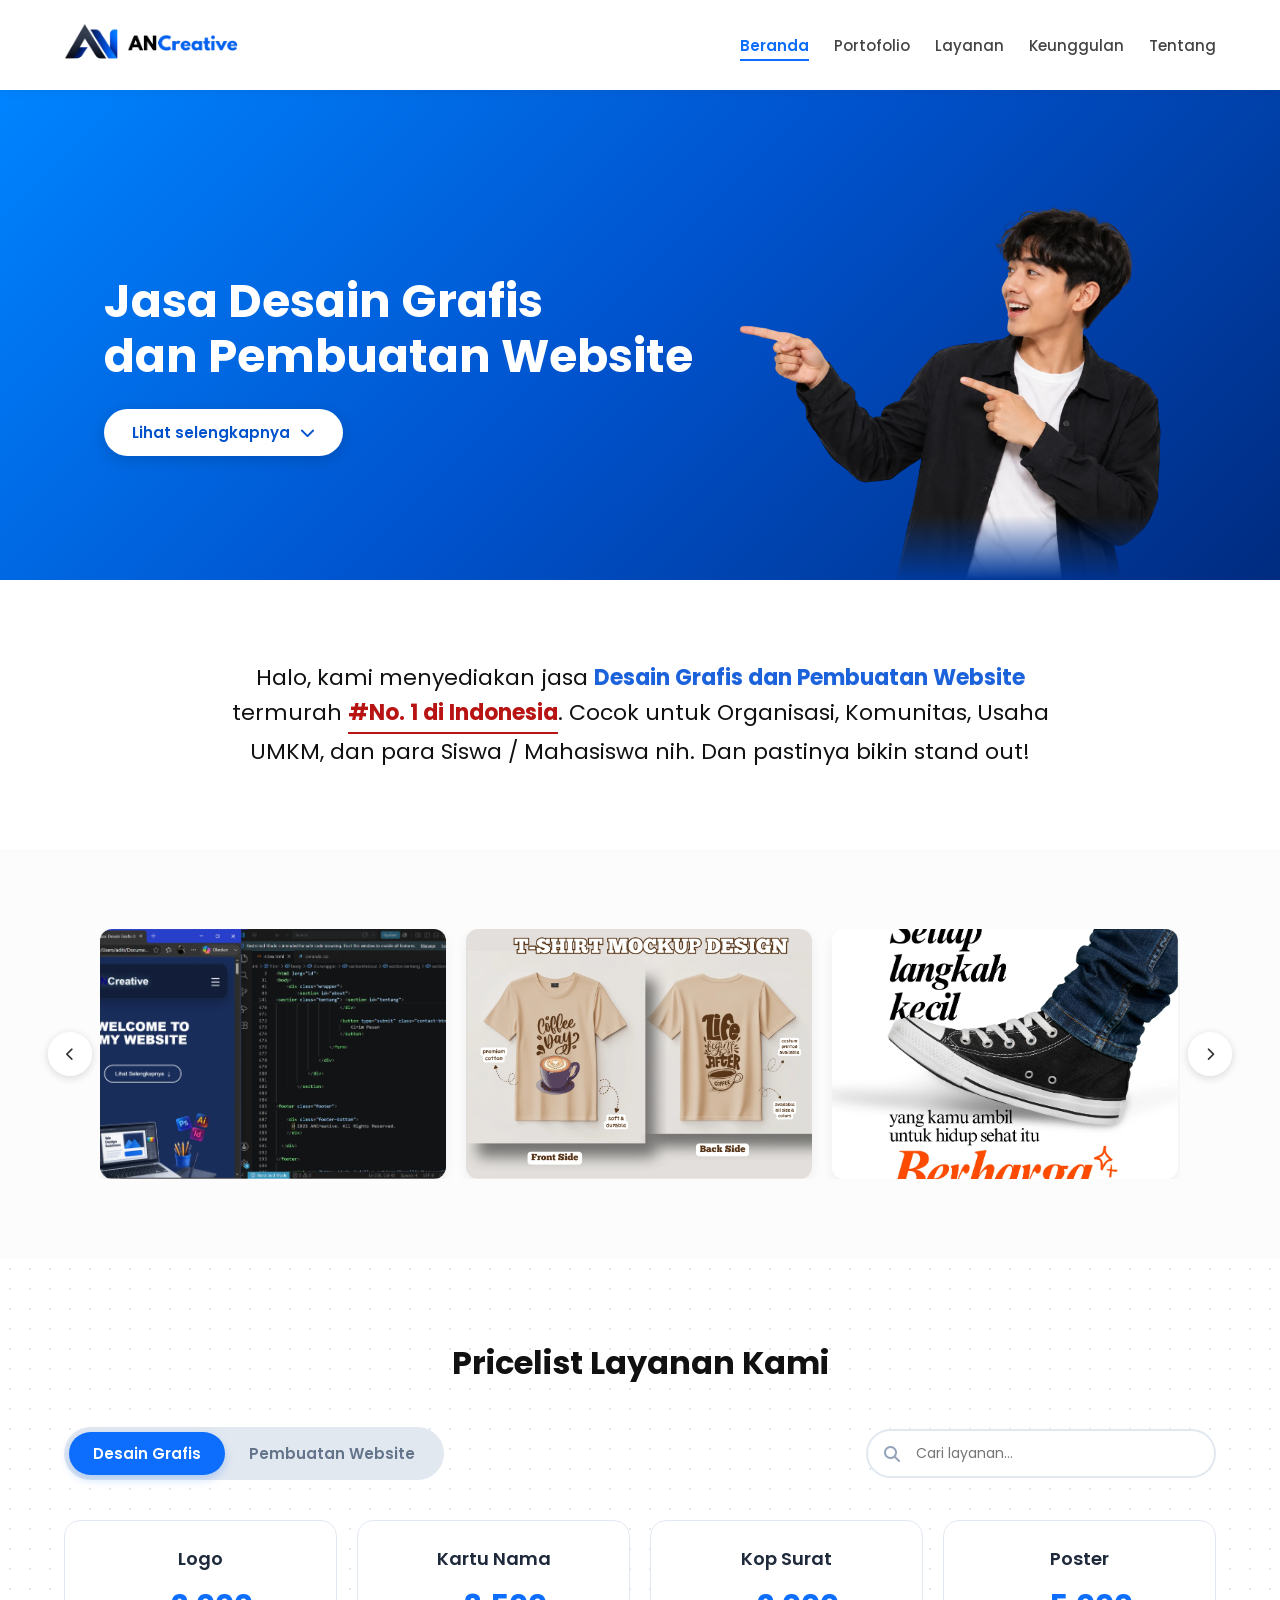
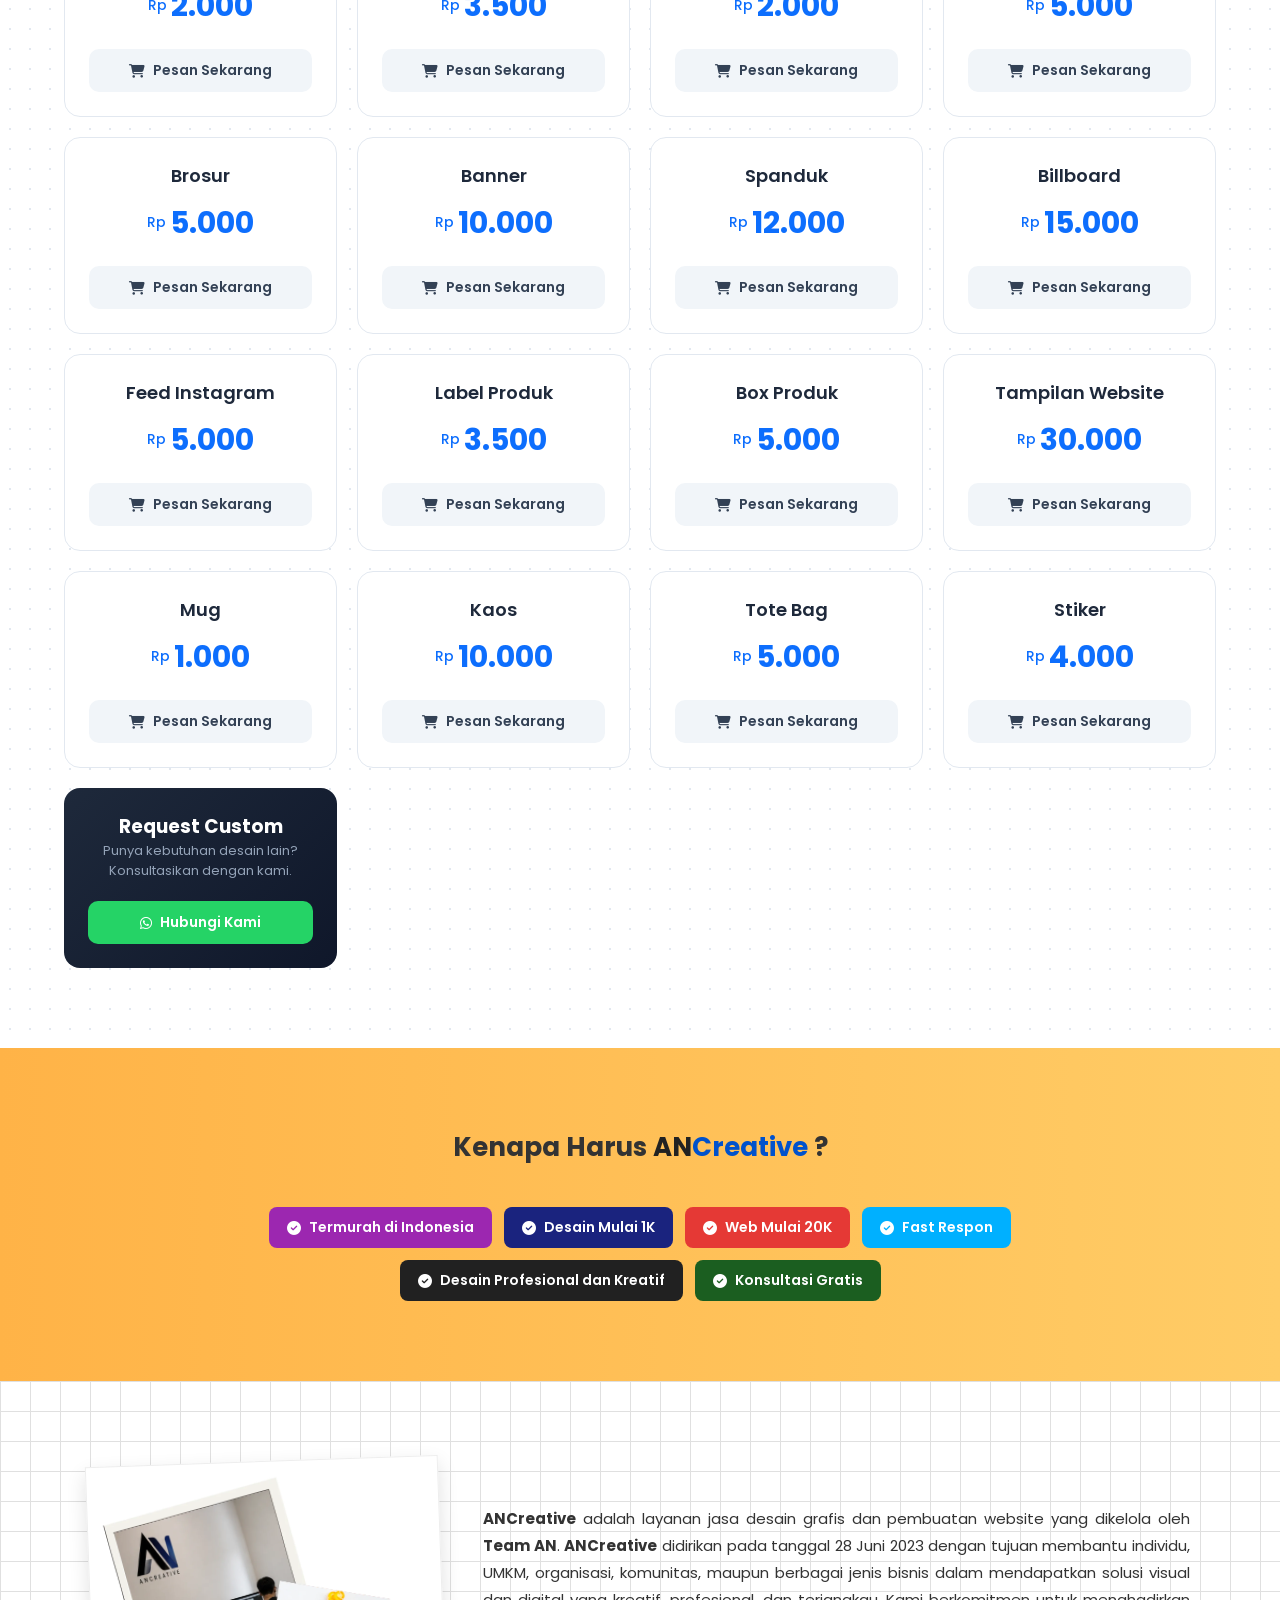
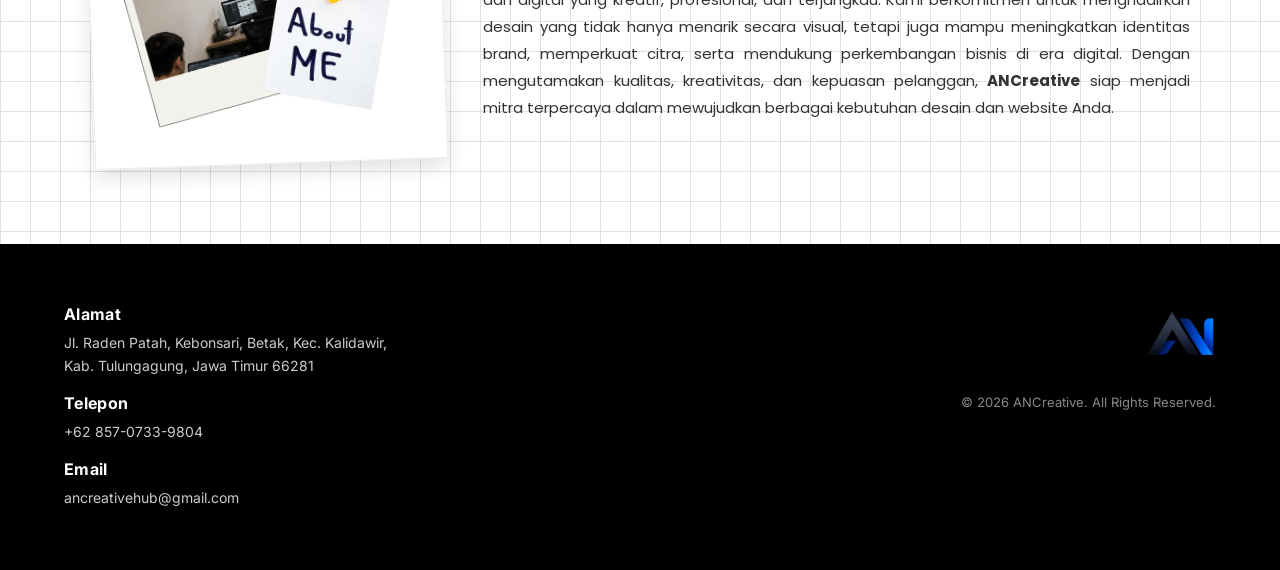
==== index.html @ c76de8b9 "Update index.html" ====
<!DOCTYPE html>
<html lang="id">
<head>
    <meta charset="UTF-8">
    <meta name="viewport" content="width=device-width, initial-scale=1.0">
    
    <title>ANCreative - Jasa Desain Grafis & Pembuatan Website</title>
    <meta name="description" content="Jasa desain grafis dan pembuatan website termurah #No. 1 di Indonesia. Melayani pembuatan logo, poster, banner, landing page, dan web profile.">
    <meta name="keywords" content="jasa desain grafis, pembuatan website, desain logo murah, website umkm, ancreative, indonesia, website sekolah, landing page">
    <meta name="robots" content="index, follow">
    <meta name="author" content="ANCreative Team">
    
    <meta property="og:type" content="website">
    <meta property="og:title" content="ANCreative - Jasa Desain Grafis & Pembuatan Website Murah">
    <meta property="og:description" content="Solusi visual dan digital kreatif, profesional, dan terjangkau untuk UMKM, organisasi, dan mahasiswa.">
    <meta property="og:url" content="https://ancreative.vercel.app"> 
    <meta property="og:image" content="logo ANCreative.webp">

    <link rel="canonical" href="https://ancreative.vercel.app">

    <link rel="preconnect" href="https://fonts.googleapis.com">
    <link rel="preconnect" href="https://fonts.gstatic.com" crossorigin>
    
    <link href="https://fonts.googleapis.com/css2?family=Poppins:wght@300;400;500;600;700&family=Inter:wght@400;700&display=swap" rel="stylesheet">
    
    <link rel="stylesheet" href="https://cdnjs.cloudflare.com/ajax/libs/font-awesome/6.4.0/css/all.min.css" integrity="sha512-iecdLmaskl7CVkqkXNQ/ZH/XLlvWZOJyj7Yy7tcenmpD1ypASozpmT/E0iPtmFIB46ZmdtAc9eNBvH0H/ZpiBw==" crossorigin="anonymous" referrerpolicy="no-referrer">
    <link rel="stylesheet" href="beranda.css">
</head>

<body>

    <header>
        <nav class="navbar">
            <div class="nav-container">
                <div class="logo">
                    <img src="logo ANCreative.webp" alt="ANCreative Logo" class="logo-img" width="150" height="50" decoding="sync">
                </div>
                <button class="menu-toggle" id="mobile-menu" aria-label="Buka Menu Navigasi" aria-expanded="false">
                    <span class="bar"></span>
                    <span class="bar"></span>
                    <span class="bar"></span>
                </button>
                <ul class="nav-menu">
                    <li><a href="#beranda" class="nav-link active">Beranda</a></li>
                    <li><a href="#portofolio" class="nav-link">Portofolio</a></li>
                    <li><a href="#layanan" class="nav-link">Layanan</a></li>
                    <li><a href="#keunggulan" class="nav-link">Keunggulan</a></li>
                    <li><a href="#tentang" class="nav-link">Tentang</a></li>
                </ul>
            </div>
        </nav>
    </header>

    <main>
        <section id="beranda" class="hero page-section">
            <div class="hero-container">
                <div class="hero-content">
                    <h1>Jasa Desain Grafis<br>dan Pembuatan Website</h1>
                    <a href="#portofolio" class="btn-cta">
                        Lihat selengkapnya <i class="fas fa-chevron-down"></i>
                    </a>
                </div>
                <div class="hero-image">
                    <img src="Orang.webp" alt="Model ANCreative menunjuk ke arah teks layanan" fetchpriority="high" decoding="sync">
                </div>
            </div>
        </section>

        <section class="intro scroll-animate">
            <p>
                Halo, kami menyediakan jasa <span class="highlight-blue">Desain Grafis dan Pembuatan Website</span> 
                termurah <span class="highlight-red-underline">#No. 1 di Indonesia</span>. Cocok untuk Organisasi, Komunitas, 
                Usaha UMKM, dan para Siswa / Mahasiswa nih. Dan pastinya bikin stand out!
            </p>
        </section>

        <section id="portofolio" class="portfolio-slider scroll-animate page-section">
            <div class="slider-container">
                <button class="slider-btn prev-btn" aria-label="Slide Sebelumnya"><i class="fas fa-chevron-left"></i></button>
                <div class="slider-wrapper">
                    <div class="slider-track">
                        <div class="slider-item"><img src="porto1.webp" alt="Portofolio Desain Grafis ANCreative 1" loading="lazy" decoding="async"></div>
                        <div class="slider-item"><img src="porto2.webp" alt="Portofolio Pembuatan Website ANCreative 2" loading="lazy" decoding="async"></div>
                        <div class="slider-item"><img src="porto3.webp" alt="Portofolio Kreatif ANCreative 3" loading="lazy" decoding="async"></div>
                        <div class="slider-item"><img src="porto4.webp" alt="Portofolio Digital ANCreative 4" loading="lazy" decoding="async"></div>
                    </div>
                </div>
                <button class="slider-btn next-btn" aria-label="Slide Selanjutnya"><i class="fas fa-chevron-right"></i></button>
            </div>
        </section>

        <section id="layanan" class="services page-section">
            <div class="services-container scroll-animate">
                
                <div class="services-header">
                    <h2>Pricelist Layanan Kami</h2>
                </div>

                <div class="pl-controls">
                    <div class="pl-tabs">
                        <button class="pl-tab-btn active" id="btn-dg" onclick="switchPricelistTab('desain-grafis')">Desain Grafis</button>
                        <button class="pl-tab-btn" id="btn-web" onclick="switchPricelistTab('pembuatan-website')">Pembuatan Website</button>
                    </div>
                    <div class="pl-search-wrapper">
                        <i class="fa-solid fa-magnifying-glass" aria-hidden="true"></i>
                        <input type="text" class="pl-search-input" id="pl-searchBar" placeholder="Cari layanan..." onkeyup="searchLayananItem()">
                    </div>
                </div>

                <div id="desain-grafis" class="pl-price-panel active">
                    <div class="pl-card" data-name="logo">
                        <div class="pl-card-header"><h3>Logo</h3></div>
                        <div class="pl-card-price"><span class="currency">Rp</span> <span class="amount">2.000</span></div>
                        <a href="https://wa.me/6285707339804?text=Halo%20Admin%20ANCreative,%20saya%20tertarik%20untuk%20memesan%20layanan%20berikut:%0A%0A%E2%80%A2%20*Layanan:*%20Desain%20Logo%0A%E2%80%A2%20*Harga:*%20Rp%202.000%0A%0AMohon%20diinfokan%20untuk%20langkah%20proses%20selanjutnya.%20Terima%20kasih!" target="_blank" rel="noopener noreferrer" class="pl-btn"><i class="fa-solid fa-cart-shopping"></i> Pesan Sekarang</a>
                    </div>
                    <div class="pl-card" data-name="kartu nama">
                        <div class="pl-card-header"><h3>Kartu Nama</h3></div>
                        <div class="pl-card-price"><span class="currency">Rp</span> <span class="amount">3.500</span></div>
                        <a href="https://wa.me/6285707339804?text=Halo%20Admin%20ANCreative,%20saya%20tertarik%20untuk%20memesan%20layanan%20berikut:%0A%0A%E2%80%A2%20*Layanan:*%20Desain%20Kartu%20Nama%0A%E2%80%A2%20*Harga:*%20Rp%203.500%0A%0AMohon%20diinfokan%20untuk%20langkah%20proses%20selanjutnya.%20Terima%20kasih!" target="_blank" rel="noopener noreferrer" class="pl-btn"><i class="fa-solid fa-cart-shopping"></i> Pesan Sekarang</a>
                    </div>
                    <div class="pl-card" data-name="kop surat">
                        <div class="pl-card-header"><h3>Kop Surat</h3></div>
                        <div class="pl-card-price"><span class="currency">Rp</span> <span class="amount">2.000</span></div>
                        <a href="https://wa.me/6285707339804?text=Halo%20Admin%20ANCreative,%20saya%20tertarik%20untuk%20memesan%20layanan%20berikut:%0A%0A%E2%80%A2%20*Layanan:*%20Desain%20Kop%20Surat%0A%E2%80%A2%20*Harga:*%20Rp%202.000%0A%0AMohon%20diinfokan%20untuk%20langkah%20proses%20selanjutnya.%20Terima%20kasih!" target="_blank" rel="noopener noreferrer" class="pl-btn"><i class="fa-solid fa-cart-shopping"></i> Pesan Sekarang</a>
                    </div>
                    <div class="pl-card" data-name="poster">
                        <div class="pl-card-header"><h3>Poster</h3></div>
                        <div class="pl-card-price"><span class="currency">Rp</span> <span class="amount">5.000</span></div>
                        <a href="https://wa.me/6285707339804?text=Halo%20Admin%20ANCreative,%20saya%20tertarik%20untuk%20memesan%20layanan%20berikut:%0A%0A%E2%80%A2%20*Layanan:*%20Desain%20Poster%0A%E2%80%A2%20*Harga:*%20Rp%205.000%0A%0AMohon%20diinfokan%20untuk%20langkah%20proses%20selanjutnya.%20Terima%20kasih!" target="_blank" rel="noopener noreferrer" class="pl-btn"><i class="fa-solid fa-cart-shopping"></i> Pesan Sekarang</a>
                    </div>
                    <div class="pl-card" data-name="brosur">
                        <div class="pl-card-header"><h3>Brosur</h3></div>
                        <div class="pl-card-price"><span class="currency">Rp</span> <span class="amount">5.000</span></div>
                        <a href="https://wa.me/6285707339804?text=Halo%20Admin%20ANCreative,%20saya%20tertarik%20untuk%20memesan%20layanan%20berikut:%0A%0A%E2%80%A2%20*Layanan:*%20Desain%20Brosur%0A%E2%80%A2%20*Harga:*%20Rp%205.000%0A%0AMohon%20diinfokan%20untuk%20langkah%20proses%20selanjutnya.%20Terima%20kasih!" target="_blank" rel="noopener noreferrer" class="pl-btn"><i class="fa-solid fa-cart-shopping"></i> Pesan Sekarang</a>
                    </div>
                    <div class="pl-card" data-name="banner">
                        <div class="pl-card-header"><h3>Banner</h3></div>
                        <div class="pl-card-price"><span class="currency">Rp</span> <span class="amount">10.000</span></div>
                        <a href="https://wa.me/6285707339804?text=Halo%20Admin%20ANCreative,%20saya%20tertarik%20untuk%20memesan%20layanan%20berikut:%0A%0A%E2%80%A2%20*Layanan:*%20Desain%20Banner%0A%E2%80%A2%20*Harga:*%20Rp%2010.000%0A%0AMohon%20diinfokan%20untuk%20langkah%20proses%20selanjutnya.%20Terima%20kasih!" target="_blank" rel="noopener noreferrer" class="pl-btn"><i class="fa-solid fa-cart-shopping"></i> Pesan Sekarang</a>
                    </div>
                    <div class="pl-card" data-name="spanduk">
                        <div class="pl-card-header"><h3>Spanduk</h3></div>
                        <div class="pl-card-price"><span class="currency">Rp</span> <span class="amount">12.000</span></div>
                        <a href="https://wa.me/6285707339804?text=Halo%20Admin%20ANCreative,%20saya%20tertarik%20untuk%20memesan%20layanan%20berikut:%0A%0A%E2%80%A2%20*Layanan:*%20Desain%20Spanduk%0A%E2%80%A2%20*Harga:*%20Rp%2012.000%0A%0AMohon%20diinfokan%20untuk%20langkah%20proses%20selanjutnya.%20Terima%20kasih!" target="_blank" rel="noopener noreferrer" class="pl-btn"><i class="fa-solid fa-cart-shopping"></i> Pesan Sekarang</a>
                    </div>
                    <div class="pl-card" data-name="billboard">
                        <div class="pl-card-header"><h3>Billboard</h3></div>
                        <div class="pl-card-price"><span class="currency">Rp</span> <span class="amount">15.000</span></div>
                        <a href="https://wa.me/6285707339804?text=Halo%20Admin%20ANCreative,%20saya%20tertarik%20untuk%20memesan%20layanan%20berikut:%0A%0A%E2%80%A2%20*Layanan:*%20Desain%20Billboard%0A%E2%80%A2%20*Harga:*%20Rp%2015.000%0A%0AMohon%20diinfokan%20untuk%20langkah%20proses%20selanjutnya.%20Terima%20kasih!" target="_blank" rel="noopener noreferrer" class="pl-btn"><i class="fa-solid fa-cart-shopping"></i> Pesan Sekarang</a>
                    </div>
                    <div class="pl-card" data-name="feed instagram">
                        <div class="pl-card-header"><h3>Feed Instagram</h3></div>
                        <div class="pl-card-price"><span class="currency">Rp</span> <span class="amount">5.000</span></div>
                        <a href="https://wa.me/6285707339804?text=Halo%20Admin%20ANCreative,%20saya%20tertarik%20untuk%20memesan%20layanan%20berikut:%0A%0A%E2%80%A2%20*Layanan:*%20Desain%20Feed%20Instagram%0A%E2%80%A2%20*Harga:*%20Rp%205.000%0A%0AMohon%20diinfokan%20untuk%20langkah%20proses%20selanjutnya.%20Terima%20kasih!" target="_blank" rel="noopener noreferrer" class="pl-btn"><i class="fa-solid fa-cart-shopping"></i> Pesan Sekarang</a>
                    </div>
                    <div class="pl-card" data-name="label produk">
                        <div class="pl-card-header"><h3>Label Produk</h3></div>
                        <div class="pl-card-price"><span class="currency">Rp</span> <span class="amount">3.500</span></div>
                        <a href="https://wa.me/6285707339804?text=Halo%20Admin%20ANCreative,%20saya%20tertarik%20untuk%20memesan%20layanan%20berikut:%0A%0A%E2%80%A2%20*Layanan:*%20Desain%20Label%20Produk%0A%E2%80%A2%20*Harga:*%20Rp%203.500%0A%0AMohon%20diinfokan%20untuk%20langkah%20proses%20selanjutnya.%20Terima%20kasih!" target="_blank" rel="noopener noreferrer" class="pl-btn"><i class="fa-solid fa-cart-shopping"></i> Pesan Sekarang</a>
                    </div>
                    <div class="pl-card" data-name="box produk">
                        <div class="pl-card-header"><h3>Box Produk</h3></div>
                        <div class="pl-card-price"><span class="currency">Rp</span> <span class="amount">5.000</span></div>
                        <a href="https://wa.me/6285707339804?text=Halo%20Admin%20ANCreative,%20saya%20tertarik%20untuk%20memesan%20layanan%20berikut:%0A%0A%E2%80%A2%20*Layanan:*%20Desain%20Box%20Produk%0A%E2%80%A2%20*Harga:*%20Rp%205.000%0A%0AMohon%20diinfokan%20untuk%20langkah%20proses%20selanjutnya.%20Terima%20kasih!" target="_blank" rel="noopener noreferrer" class="pl-btn"><i class="fa-solid fa-cart-shopping"></i> Pesan Sekarang</a>
                    </div>
                    <div class="pl-card" data-name="tampilan website UI UX">
                        <div class="pl-card-header"><h3>Tampilan Website</h3></div>
                        <div class="pl-card-price"><span class="currency">Rp</span> <span class="amount">30.000</span></div>
                        <a href="https://wa.me/6285707339804?text=Halo%20Admin%20ANCreative,%20saya%20tertarik%20untuk%20memesan%20layanan%20berikut:%0A%0A%E2%80%A2%20*Layanan:*%20Desain%20Tampilan%20Website%0A%E2%80%A2%20*Harga:*%20Rp%2030.000%0A%0AMohon%20diinfokan%20untuk%20langkah%20proses%20selanjutnya.%20Terima%20kasih!" target="_blank" rel="noopener noreferrer" class="pl-btn"><i class="fa-solid fa-cart-shopping"></i> Pesan Sekarang</a>
                    </div>
                    <div class="pl-card" data-name="mug">
                        <div class="pl-card-header"><h3>Mug</h3></div>
                        <div class="pl-card-price"><span class="currency">Rp</span> <span class="amount">1.000</span></div>
                        <a href="https://wa.me/6285707339804?text=Halo%20Admin%20ANCreative,%20saya%20tertarik%20untuk%20memesan%20layanan%20berikut:%0A%0A%E2%80%A2%20*Layanan:*%20Desain%20Mug%0A%E2%80%A2%20*Harga:*%20Rp%201.000%0A%0AMohon%20diinfokan%20untuk%20langkah%20proses%20selanjutnya.%20Terima%20kasih!" target="_blank" rel="noopener noreferrer" class="pl-btn"><i class="fa-solid fa-cart-shopping"></i> Pesan Sekarang</a>
                    </div>
                    <div class="pl-card" data-name="kaos">
                        <div class="pl-card-header"><h3>Kaos</h3></div>
                        <div class="pl-card-price"><span class="currency">Rp</span> <span class="amount">10.000</span></div>
                        <a href="https://wa.me/6285707339804?text=Halo%20Admin%20ANCreative,%20saya%20tertarik%20untuk%20memesan%20layanan%20berikut:%0A%0A%E2%80%A2%20*Layanan:*%20Desain%20Kaos%0A%E2%80%A2%20*Harga:*%20Rp%2010.000%0A%0AMohon%20diinfokan%20untuk%20langkah%20proses%20selanjutnya.%20Terima%20kasih!" target="_blank" rel="noopener noreferrer" class="pl-btn"><i class="fa-solid fa-cart-shopping"></i> Pesan Sekarang</a>
                    </div>
                    <div class="pl-card" data-name="tote bag">
                        <div class="pl-card-header"><h3>Tote Bag</h3></div>
                        <div class="pl-card-price"><span class="currency">Rp</span> <span class="amount">5.000</span></div>
                        <a href="https://wa.me/6285707339804?text=Halo%20Admin%20ANCreative,%20saya%20tertarik%20untuk%20memesan%20layanan%20berikut:%0A%0A%E2%80%A2%20*Layanan:*%20Desain%20Tote%20Bag%0A%E2%80%A2%20*Harga:*%20Rp%205.000%0A%0AMohon%20diinfokan%20untuk%20langkah%20proses%20selanjutnya.%20Terima%20kasih!" target="_blank" rel="noopener noreferrer" class="pl-btn"><i class="fa-solid fa-cart-shopping"></i> Pesan Sekarang</a>
                    </div>
                    <div class="pl-card" data-name="stiker">
                        <div class="pl-card-header"><h3>Stiker</h3></div>
                        <div class="pl-card-price"><span class="currency">Rp</span> <span class="amount">4.000</span></div>
                        <a href="https://wa.me/6285707339804?text=Halo%20Admin%20ANCreative,%20saya%20tertarik%20untuk%20memesan%20layanan%20berikut:%0A%0A%E2%80%A2%20*Layanan:*%20Desain%20Stiker%0A%E2%80%A2%20*Harga:*%20Rp%204.000%0A%0AMohon%20diinfokan%20untuk%20langkah%20proses%20selanjutnya.%20Terima%20kasih!" target="_blank" rel="noopener noreferrer" class="pl-btn"><i class="fa-solid fa-cart-shopping"></i> Pesan Sekarang</a>
                    </div>
                    <div class="pl-card custom-card">
                        <div>
                            <h3>Request Custom</h3>
                            <p>Punya kebutuhan desain lain? Konsultasikan dengan kami.</p>
                        </div>
                        <a href="https://wa.me/6285707339804?text=Halo%20Admin%20ANCreative,%20saya%20ingin%20konsultasi%20request%20custom%20desain" target="_blank" rel="noopener noreferrer" class="pl-btn"><i class="fa-brands fa-whatsapp"></i> Hubungi Kami</a>
                    </div>
                </div>

                <div id="pembuatan-website" class="pl-price-panel">
                    <div class="pl-card" data-name="website company profile perusahaan">
                        <div class="pl-card-header"><h3>Website Company Profile</h3></div>
                        <div class="pl-card-price"><span class="currency">Rp</span> <span class="amount">35.000</span></div>
                        <a href="https://wa.me/6285707339804?text=Halo%20Admin%20ANCreative,%20saya%20tertarik%20untuk%20memesan%20layanan%20berikut:%0A%0A%E2%80%A2%20*Layanan:*%20Website%20Company%20Profile%0A%E2%80%A2%20*Harga:*%20Rp%2035.000%0A%0AMohon%20diinfokan%20untuk%20langkah%20proses%20selanjutnya.%20Terima%20kasih!" target="_blank" rel="noopener noreferrer" class="pl-btn"><i class="fa-solid fa-cart-shopping"></i> Pesan Sekarang</a>
                    </div>
                    <div class="pl-card" data-name="landing page">
                        <div class="pl-card-header"><h3>Landing Page</h3></div>
                        <div class="pl-card-price"><span class="currency">Rp</span> <span class="amount">20.000</span></div>
                        <a href="https://wa.me/6285707339804?text=Halo%20Admin%20ANCreative,%20saya%20tertarik%20untuk%20memesan%20layanan%20berikut:%0A%0A%E2%80%A2%20*Layanan:*%20Landing%20Page%0A%E2%80%A2%20*Harga:*%20Rp%2020.000%0A%0AMohon%20diinfokan%20untuk%20langkah%20proses%20selanjutnya.%20Terima%20kasih!" target="_blank" rel="noopener noreferrer" class="pl-btn"><i class="fa-solid fa-cart-shopping"></i> Pesan Sekarang</a>
                    </div>
                    <div class="pl-card" data-name="website portofolio">
                        <div class="pl-card-header"><h3>Website Portofolio</h3></div>
                        <div class="pl-card-price"><span class="currency">Rp</span> <span class="amount">20.000</span></div>
                        <a href="https://wa.me/6285707339804?text=Halo%20Admin%20ANCreative,%20saya%20tertarik%20untuk%20memesan%20layanan%20berikut:%0A%0A%E2%80%A2%20*Layanan:*%20Website%20Portofolio%0A%E2%80%A2%20*Harga:*%20Rp%2020.000%0A%0AMohon%20diinfokan%20untuk%20langkah%20proses%20selanjutnya.%20Terima%20kasih!" target="_blank" rel="noopener noreferrer" class="pl-btn"><i class="fa-solid fa-cart-shopping"></i> Pesan Sekarang</a>
                    </div>
                    <div class="pl-card" data-name="website sekolah">
                        <div class="pl-card-header"><h3>Website School</h3></div>
                        <div class="pl-card-price"><span class="currency">Rp</span> <span class="amount">30.000</span></div>
                        <a href="https://wa.me/6285707339804?text=Halo%20Admin%20ANCreative,%20saya%20tertarik%20untuk%20memesan%20layanan%20berikut:%0A%0A%E2%80%A2%20*Layanan:*%20Website%20Sekolah%0A%E2%80%A2%20*Harga:*%20Rp%2030.000%0A%0AMohon%20diinfokan%20untuk%20langkah%20proses%20selanjutnya.%20Terima%20kasih!" target="_blank" rel="noopener noreferrer" class="pl-btn"><i class="fa-solid fa-cart-shopping"></i> Pesan Sekarang</a>
                    </div>
                    <div class="pl-card" data-name="website organisasi komunitas">
                        <div class="pl-card-header"><h3>Website Organisasi / Komunitas</h3></div>
                        <div class="pl-card-price"><span class="currency">Rp</span> <span class="amount">35.000</span></div>
                        <a href="https://wa.me/6285707339804?text=Halo%20Admin%20ANCreative,%20saya%20tertarik%20untuk%20memesan%20layanan%20berikut:%0A%0A%E2%80%A2%20*Layanan:*%20Website%20Organisasi%20%2F%20Komunitas%0A%E2%80%A2%20*Harga:*%20Rp%2035.000%0A%0AMohon%20diinfokan%20untuk%20langkah%20proses%20selanjutnya.%20Terima%20kasih!" target="_blank" rel="noopener noreferrer" class="pl-btn"><i class="fa-solid fa-cart-shopping"></i> Pesan Sekarang</a>
                    </div>
                    <div class="pl-card" data-name="website event acara">
                        <div class="pl-card-header"><h3>Website Event</h3></div>
                        <div class="pl-card-price"><span class="currency">Rp</span> <span class="amount">25.000</span></div>
                        <a href="https://wa.me/6285707339804?text=Halo%20Admin%20ANCreative,%20saya%20tertarik%20untuk%20memesan%20layanan%20berikut:%0A%0A%E2%80%A2%20*Layanan:*%20Website%20Event%0A%E2%80%A2%20*Harga:*%20Rp%2025.000%0A%0AMohon%20diinfokan%20untuk%20langkah%20proses%20selanjutnya.%20Terima%20kasih!" target="_blank" rel="noopener noreferrer" class="pl-btn"><i class="fa-solid fa-cart-shopping"></i> Pesan Sekarang</a>
                    </div>
                    <div class="pl-card custom-card">
                        <div>
                            <h3>Request Custom</h3>
                            <p>Butuh sistem web custom atau e-commerce? Hubungi kami.</p>
                        </div>
                        <a href="https://wa.me/6285707339804?text=Halo%20Admin%20ANCreative,%20saya%20ingin%20konsultasi%20request%20custom%20website" target="_blank" rel="noopener noreferrer" class="pl-btn"><i class="fa-brands fa-whatsapp"></i> Hubungi Kami</a>
                    </div>
                </div>

                <div class="pl-no-results" id="pl-noResults">
                    <i class="fa-solid fa-magnifying-glass-minus"></i>
                    <p>Layanan yang Anda cari tidak ditemukan.</p>
                </div>

            </div>
        </section>

        <section id="keunggulan" class="advantages scroll-animate page-section">
            <h2>Kenapa Harus <span class="brand-dark">AN</span><span class="brand-blue">Creative</span> ?</h2>
            <div class="tags-container">
                <div class="tag tag-purple"><i class="fas fa-check-circle"></i> Termurah di Indonesia</div>
                <div class="tag tag-blue-dark"><i class="fas fa-check-circle"></i> Desain Mulai 1K</div>
                <div class="tag tag-red"><i class="fas fa-check-circle"></i> Web Mulai 20K</div>
                <div class="tag tag-cyan"><i class="fas fa-check-circle"></i> Fast Respon</div>
                <div class="tag tag-black"><i class="fas fa-check-circle"></i> Desain Profesional dan Kreatif</div>
                <div class="tag tag-green"><i class="fas fa-check-circle"></i> Konsultasi Gratis</div>
            </div>
        </section>

        <section id="tentang" class="about-me scroll-animate page-section">
            <div class="about-container">
                <div class="about-visual">
                    <div class="polaroid">
                        <img src="tentang.webp" alt="Tim Kreatif ANCreative Tulungagung sedang bekerja" loading="lazy" decoding="async">
                    </div>
                </div>
                <div class="about-text">
                    <p><strong>ANCreative</strong> adalah layanan jasa desain grafis dan pembuatan website yang dikelola oleh <strong>Team AN</strong>. <strong>ANCreative</strong> didirikan pada tanggal 28 Juni 2023 dengan tujuan membantu individu, UMKM, organisasi, komunitas, maupun berbagai jenis bisnis dalam mendapatkan solusi visual dan digital yang kreatif, profesional, dan terjangkau. Kami berkomitmen untuk menghadirkan desain yang tidak hanya menarik secara visual, tetapi juga mampu meningkatkan identitas brand, memperkuat citra, serta mendukung perkembangan bisnis di era digital. Dengan mengutamakan kualitas, kreativitas, dan kepuasan pelanggan, <strong>ANCreative</strong> siap menjadi mitra terpercaya dalam mewujudkan berbagai kebutuhan desain dan website Anda.</p>
                </div>
            </div>
        </section>
    </main>

    <footer class="footer page-section">
        <div class="footer-container">
            <div class="footer-info">
                <h3>Alamat</h3>
                <address>
                    Jl. Raden Patah, Kebonsari, Betak, Kec. Kalidawir,<br>
                    Kab. Tulungagung, Jawa Timur 66281
                </address>
                
                <h3>Telepon</h3>
                <p><a href="tel:+6285707339804" style="color: inherit; text-decoration: none;">+62 857-0733-9804</a></p>
                
                <h3>Email</h3>
                <p><a href="mailto:ancreativehub@gmail.com" style="color: inherit; text-decoration: none;">ancreativehub@gmail.com</a></p>
            </div>
            <div class="footer-right">
                <div class="footer-logo">
                    <img src="logo ANcreative (2).webp" alt="ANCreative Logo Hitam" class="logo-img" width="150" height="50" loading="lazy">
                </div>
                <div class="copyright">
                    &copy; 2026 ANCreative. All Rights Reserved.
                </div>
            </div>
        </div>
    </footer>

    <script>
    document.addEventListener('DOMContentLoaded', () => {
        // --- NAVIGASI MOBILE & ACCESSIBILITY ---
        const mobileMenuBtn = document.getElementById('mobile-menu');
        const navMenu = document.querySelector('.nav-menu');
        const navLinks = document.querySelectorAll('.nav-menu a');

        mobileMenuBtn.addEventListener('click', () => {
            const isActive = navMenu.classList.toggle('active');
            mobileMenuBtn.classList.toggle('is-active');
            mobileMenuBtn.setAttribute('aria-expanded', isActive);
        });

        navLinks.forEach(link => {
            link.addEventListener('click', () => {
                navMenu.classList.remove('active');
                mobileMenuBtn.classList.remove('is-active');
                mobileMenuBtn.setAttribute('aria-expanded', 'false');
                navLinks.forEach(item => item.classList.remove('active'));
                link.classList.add('active');
            });
        });

        // --- CAROUSEL SLIDER FIX (BUG PREVENT) ---
        const track = document.querySelector('.slider-track');
        const items = document.querySelectorAll('.slider-item');
        const nextBtn = document.querySelector('.next-btn');
        const prevBtn = document.querySelector('.prev-btn');

        let currentIndex = 0;
        let startX = 0;
        let currentX = 0;
        let isDragging = false;

        function getItemsPerView() {
            return window.innerWidth >= 769 ? 3 : 1;
        }

        function updateSlider() {
            if (!track || items.length === 0) return;
            const itemsPerView = getItemsPerView();
            const maxIndex = Math.max(0, items.length - itemsPerView);

            if (currentIndex > maxIndex) currentIndex = maxIndex;
            if (currentIndex < 0) currentIndex = 0;

            const itemWidth = items[0].getBoundingClientRect().width;
            const gap = 20; 
            const moveDistance = currentIndex * (itemWidth + gap);
            
            track.style.transition = "transform 0.4s cubic-bezier(0.16, 1, 0.3, 1)";
            track.style.transform = `translateX(-${moveDistance}px)`;
        }

        nextBtn.addEventListener('click', () => {
            const itemsPerView = getItemsPerView();
            const maxIndex = Math.max(0, items.length - itemsPerView);
            currentIndex = (currentIndex < maxIndex) ? currentIndex + 1 : 0;
            updateSlider();
        });

        prevBtn.addEventListener('click', () => {
            const itemsPerView = getItemsPerView();
            const maxIndex = Math.max(0, items.length - itemsPerView);
            currentIndex = (currentIndex > 0) ? currentIndex - 1 : maxIndex;
            updateSlider();
        });

        // Touch swipe handling
        track.addEventListener('touchstart', (e) => {
            startX = e.touches[0].clientX;
            currentX = startX; // Reset currentX agar stabil
            isDragging = true;
            track.style.transition = 'none';
        }, { passive: true });

        track.addEventListener('touchmove', (e) => {
            if (!isDragging) return;
            currentX = e.touches[0].clientX;
            const diffX = currentX - startX;
            
            const itemWidth = items[0].getBoundingClientRect().width;
            const gap = 20;
            const currentTranslation = -currentIndex * (itemWidth + gap);
            
            track.style.transform = `translateX(${currentTranslation + diffX}px)`;
        }, { passive: true });

        track.addEventListener('touchend', () => {
            if (!isDragging) return;
            isDragging = false;
            
            const diffX = currentX - startX;
            const swipeThreshold = 50;
            const itemsPerView = getItemsPerView();
            const maxIndex = Math.max(0, items.length - itemsPerView);

            if (diffX < -swipeThreshold && currentIndex < maxIndex) {
                currentIndex++;
            } else if (diffX > swipeThreshold && currentIndex > 0) {
                currentIndex--;
            }
            updateSlider();
        });

        // Anti-debounce resize
        let resizeTimeout;
        window.addEventListener('resize', () => {
            clearTimeout(resizeTimeout);
            resizeTimeout = setTimeout(updateSlider, 100);
        });
        updateSlider();

        // --- SCROLL ANIMATION (OBSERVER) ---
        const scrollObserver = new IntersectionObserver((entries, observer) => {
            entries.forEach(entry => {
                if (entry.isIntersecting) {
                    entry.target.classList.add('animated');
                    observer.unobserve(entry.target); 
                }
            });
        }, { root: null, threshold: 0.12 });

        document.querySelectorAll('.scroll-animate').forEach(el => scrollObserver.observe(el));

        // --- OPTIMIZED SCROLLSPY ---
        let isScrolling;
        window.addEventListener('scroll', () => {
            clearTimeout(isScrolling);
            isScrolling = setTimeout(() => {
                let currentSectionId = '';
                const sectionsList = document.querySelectorAll('.page-section');
                const navbarOffset = 110;

                sectionsList.forEach(section => {
                    if (window.scrollY >= section.offsetTop - navbarOffset) {
                        currentSectionId = section.getAttribute('id');
                    }
                });

                if (currentSectionId) {
                    navLinks.forEach(link => {
                        link.classList.remove('active');
                        if (link.getAttribute('href') === `#${currentSectionId}`) {
                            link.classList.add('active');
                        }
                    });
                }
            }, 15);
        });
    });

    // --- TAB PRICELIST SWITCHER ---
    function switchPricelistTab(tabId) {
        document.querySelectorAll('.pl-price-panel').forEach(panel => panel.classList.remove('active'));
        document.querySelectorAll('.pl-tab-btn').forEach(btn => btn.classList.remove('active'));

        const activePanel = document.getElementById(tabId);
        if(activePanel) activePanel.classList.add('active');
        
        document.getElementById(tabId === 'desain-grafis' ? 'btn-dg' : 'btn-web').classList.add('active');
        document.getElementById('pl-searchBar').value = '';
        searchLayananItem();
    }

    // --- LIVE SEARCH LOGIC ---
    function searchLayananItem() {
        const input = document.getElementById('pl-searchBar').value.toLowerCase();
        const activePanel = document.querySelector('.pl-price-panel.active');
        if (!activePanel) return;
        
        const cards = activePanel.getElementsByClassName('pl-card');
        const noResults = document.getElementById('pl-noResults');
        let hasVisibleCard = false;

        for (let i = 0; i < cards.length; i++) {
            if (cards[i].classList.contains('custom-card')) {
                cards[i].style.display = (input === "") ? "flex" : "none";
                continue;
            }

            let serviceName = cards[i].getAttribute('data-name');
            if (serviceName && serviceName.includes(input)) {
                cards[i].style.display = "flex";
                hasVisibleCard = true;
            } else {
                cards[i].style.display = "none";
            }
        }
        noResults.style.display = (!hasVisibleCard && input !== "") ? "block" : "none";
    }
    </script>
</body>
</html>
---- beranda.css ----
/* ==========================================
   FONTS IMPORT (Poppins, Schoolbell, & Inter)
   ========================================== */
@import url('https://fonts.googleapis.com/css2?family=Poppins:wght@300;400;500;600;700&family=Inter:wght@400;700&family=Schoolbell&display=swap');

/* ==========================================
   ANIMATION KEYFRAMES 
   ========================================== */
@keyframes fadeInUp {
    from {
        opacity: 0;
        transform: translateY(20px);
    }
    to {
        opacity: 1;
        transform: translateY(0);
    }
}

/* Base Class untuk Animasi Scroll */
.scroll-animate {
    opacity: 0;
    transform: translateY(30px);
    transition: opacity 0.6s cubic-bezier(0.16, 1, 0.3, 1), 
                transform 0.6s cubic-bezier(0.16, 1, 0.3, 1);
}

.scroll-animate.animated {
    opacity: 1;
    transform: translateY(0);
}

/* Delay bergantian untuk element berjejer */
.delay-1 { transition-delay: 0.1s; }
.delay-2 { transition-delay: 0.2s; }
.delay-3 { transition-delay: 0.3s; }

/* ==========================================
   RESET & BASE STYLES
   ========================================== */
* {
    margin: 0;
    padding: 0;
    box-sizing: border-box;
}

html {
    scroll-behavior: smooth;
}

#beranda,
#portofolio,
#layanan,
#keunggulan,
#tentang,
section {
    scroll-margin-top: 90px; /* Sesuai dengan tinggi navbar */
}

body {
    font-family: 'Poppins', sans-serif;
    color: #333;
    background-color: #ffffff;
    overflow-x: hidden;
    padding-top: 90px; 
}

.container {
    width: 90%;
    max-width: 1200px;
    margin: 0 auto;
}

img {
    max-width: 100%;
    height: auto;
    display: block;
}

/* ==========================================
   NAVBAR SECTION
   ========================================== */
.navbar {
    background: #ffffff;
    box-shadow: 0 2px 10px rgba(0,0,0,0.05);
    position: fixed; 
    top: 0;
    left: 0;         
    width: 100%;     
    z-index: 1000;
    height: 90px;
    display: flex;
    align-items: center;
    animation: fadeInUp 0.5s ease-out forwards;
}

.nav-container {
    display: flex;
    justify-content: space-between;
    align-items: center;
    padding: 0 5%;
    width: 100%;
    max-width: 1400px;
    margin: 0 auto;
}

.navbar .logo-img {
    height: 55px;
    width: auto;  
    display: block;
    transition: transform 0.3s ease;
}

.navbar .logo-img:hover {
    transform: scale(1.05);
}

.nav-menu {
    display: flex;
    list-style: none;
    gap: 25px;
    align-items: center;
}

.menu-toggle {
    display: none;
    flex-direction: column;
    justify-content: space-between;
    cursor: pointer;
    background: none;
    border: none;
    width: 24px;
    height: 18px;
    position: relative;
    z-index: 1001;
}

.menu-toggle .bar {
    display: block;
    height: 3px;
    width: 100%;
    background-color: #333;
    border-radius: 3px;
    transition: all 0.3s ease;
    position: absolute;
}

.menu-toggle .bar:nth-child(1) { top: 0; }
.menu-toggle .bar:nth-child(2) { top: 7.5px; }
.menu-toggle .bar:nth-child(3) { top: 15px; }

.menu-toggle.is-active .bar:nth-child(1) {
    top: 7.5px;
    transform: rotate(45deg);
}

.menu-toggle.is-active .bar:nth-child(2) {
    opacity: 0;
    transform: translateX(-10px);
}

.menu-toggle.is-active .bar:nth-child(3) {
    top: 7.5px;
    transform: rotate(-45deg);
}

.nav-menu a {
    color: #444;
    text-decoration: none;
    position: relative;
    padding: 5px 0;
    font-size: 15px;
    font-weight: 500;
    transition: color 0.3s ease;
}

.nav-menu a::after {
    content: '';
    position: absolute;
    width: 0;
    height: 2px;
    bottom: 0;
    left: 0;
    background-color: #0d6efd;
    transition: width 0.3s ease;
}

.nav-menu a:hover {
    color: #0d6efd;
}

.nav-menu a:hover::after {
    width: 100%;
}

.nav-menu a.active {
    color: #0d6efd;
    font-weight: 600;
}

.nav-menu a.active::after {
    width: 100%;
}

/* ==========================================
   HERO SECTION
   ========================================== */
.hero {
    background: linear-gradient(135deg, #0084ff 0%, #0052cc 50%, #002b80 100%);
    position: relative;
    overflow: hidden;
    padding: 40px 0 0 0; 
}

.hero-container {
    display: flex;
    flex-direction: column;
    align-items: center;
    gap: 30px; 
    max-width: 1200px;
    margin: 0 auto;
    padding: 0 5%;
}

.hero-content {
    text-align: center;
    color: #ffffff;
    z-index: 2;
    animation: fadeInUp 0.8s cubic-bezier(0.16, 1, 0.3, 1) forwards;
}

.hero-content h1 {
    font-size: 32px;
    font-weight: 700;
    line-height: 1.3;
    margin-bottom: 25px;
}

.btn-cta {
    display: inline-flex;
    align-items: center;
    gap: 10px;
    background: #ffffff;
    color: #0052cc;
    padding: 12px 28px;
    border-radius: 30px;
    text-decoration: none;
    font-weight: 600;
    font-size: 15px;
    box-shadow: 0 4px 15px rgba(0, 0, 0, 0.15);
    transition: transform 0.3s cubic-bezier(0.175, 0.885, 0.32, 1.275), box-shadow 0.3s ease; 
}

.btn-cta:hover {
    transform: translateY(-3px);
    box-shadow: 0 8px 20px rgba(0, 0, 0, 0.25); 
}

.hero-image {
    width: 100%;
    max-width: 400px;
    display: flex;
    justify-content: center;
    align-self: flex-end; 
    animation: fadeInUp 0.8s cubic-bezier(0.16, 1, 0.3, 1) forwards;
}

.hero-image img {
    width: 100%; 
    height: auto;
    object-fit: cover;
    border-top-left-radius: 20px;
    border-top-right-radius: 20px;
    mask-image: linear-gradient(to bottom, black 85%, transparent 100%);
    -webkit-mask-image: linear-gradient(to bottom, black 85%, transparent 100%);
    transition: transform 0.5s ease;
}

.hero:hover .hero-image img {
    transform: scale(1.02);
}

/* ==========================================
   INTRO SECTION
   ========================================== */
.intro {
    padding: 80px 5%; 
    text-align: center;
}

.intro p {
    font-size: 22px; 
    line-height: 1.6;
    color: #111111; 
    max-width: 850px;
    margin: 0 auto;
}

.highlight-blue {
    color: #1b62db; 
    font-weight: 700;
}

.highlight-red-underline {
    color: #b81414; 
    font-weight: 700;
    border-bottom: 2px solid #b81414; 
    padding-bottom: 2px; 
    display: inline-block; 
}

/* ==========================================
   PORTFOLIO SLIDER SECTION
   ========================================== */
.portfolio-slider {
    padding: 80px 0; 
    background: #fcfcfc;
}

.slider-container {
    position: relative;
    max-width: 1200px;
    margin: 0 auto;
    padding: 0 60px;
}

.slider-wrapper {
    overflow: hidden;
    width: 100%;
}

.slider-track {
    display: flex;
    gap: 20px;
    will-change: transform;
    touch-action: pan-y;
}

.slider-item {
    flex: 0 0 100%; /* Default Mobile: 1 item */
    border-radius: 12px;
    overflow: hidden;
    box-shadow: 0 4px 12px rgba(0,0,0,0.06);
    transition: transform 0.3s ease, box-shadow 0.3s ease;
    background: #fff;
}

.slider-item:hover {
    transform: translateY(-5px);
    box-shadow: 0 12px 24px rgba(0,0,0,0.12);
}

.slider-item img {
    width: 100%;
    height: 250px;
    object-fit: cover;
    transition: transform 0.5s ease;
}

.slider-item:hover img {
    transform: scale(1.04);
}

.slider-btn {
    position: absolute;
    top: 50%;
    transform: translateY(-50%);
    background: rgba(255, 255, 255, 0.9);
    color: #333;
    border: none;
    width: 44px;
    height: 44px;
    border-radius: 50%;
    cursor: pointer;
    z-index: 10;
    display: flex;
    align-items: center;
    justify-content: center;
    box-shadow: 0 2px 8px rgba(0,0,0,0.15);
    transition: all 0.3s ease;
}

.slider-btn:hover {
    background: #0d6efd;
    color: #fff;
}
.prev-btn { left: 8px; }
.next-btn { right: 8px; }

/* ==========================================
   SERVICES SECTION
   ========================================== */
.services {
    padding: 80px 5%;
    background-color: #ffffff; 
    background-image: radial-gradient(#e2e8f0 1px, transparent 1px);
    background-size: 20px 20px;
}

.services-container {
    max-width: 1200px;
    margin: 0 auto;
    width: 100%;
}

.services-header {
    text-align: center;
    margin-bottom: 40px;
}

.services-header h2 {
    font-size: 32px;
    font-weight: 700;
    color: #111;
}

.pl-controls {
    display: flex;
    flex-direction: column;
    gap: 20px;
    align-items: center;
    justify-content: space-between;
    margin-bottom: 40px;
}

.pl-tabs {
    display: flex;
    background: #e2e8f0;
    padding: 5px;
    border-radius: 30px;
}

.pl-tab-btn {
    padding: 10px 24px;
    border: none;
    background: none;
    font-family: 'Poppins', sans-serif;
    font-size: 15px;
    font-weight: 600;
    color: #64748b;
    cursor: pointer;
    border-radius: 25px;
    transition: all 0.3s ease;
}

.pl-tab-btn.active {
    background: #0d6efd;
    color: #ffffff;
    box-shadow: 0 4px 10px rgba(13, 110, 253, 0.25);
}

.pl-search-wrapper {
    position: relative;
    width: 100%;
    max-width: 350px;
}

.pl-search-wrapper i {
    position: absolute;
    left: 18px;
    top: 50%;
    transform: translateY(-50%);
    color: #94a3b8;
}

.pl-search-input {
    width: 100%;
    padding: 12px 16px 12px 48px;
    border: 2px solid #e2e8f0;
    border-radius: 30px;
    font-family: 'Poppins', sans-serif;
    font-size: 14px;
    outline: none;
    transition: all 0.3s ease;
}

.pl-search-input:focus {
    border-color: #0d6efd;
    box-shadow: 0 0 0 4px rgba(13, 110, 253, 0.1);
}

.pl-price-panel {
    display: none;
    grid-template-columns: repeat(auto-fill, minmax(240px, 1fr));
    gap: 20px;
    animation: fadeInUp 0.4s ease-out forwards;
}

.pl-price-panel.active {
    display: grid;
}

.pl-card {
    background: #ffffff;
    border: 1px solid #e2e8f0;
    border-radius: 16px;
    padding: 24px;
    display: flex;
    flex-direction: column;
    justify-content: space-between;
    align-items: center;
    text-align: center;
    transition: all 0.3s ease;
}

.pl-card:hover {
    transform: translateY(-5px);
    box-shadow: 0 12px 20px rgba(0, 0, 0, 0.06);
    border-color: #cbd5e1;
}

.pl-card-header h3 {
    font-size: 18px;
    font-weight: 600;
    color: #1e293b;
    margin-bottom: 12px;
}

.pl-card-price {
    color: #0d6efd;
    margin-bottom: 20px;
}

.pl-card-price .currency {
    font-size: 14px;
    font-weight: 500;
    vertical-align: super;
}

.pl-card-price .amount {
    font-size: 30px;
    font-weight: 700;
}

.pl-btn {
    display: inline-flex;
    align-items: center;
    justify-content: center;
    gap: 8px;
    width: 100%;
    padding: 11px 16px;
    background-color: #f1f5f9;
    color: #334155;
    text-decoration: none;
    font-weight: 600;
    font-size: 14px;
    border-radius: 10px;
    transition: all 0.2s ease;
}

.pl-card:hover .pl-btn {
    background-color: #0d6efd;
    color: #ffffff;
}

.pl-card.custom-card {
    background: linear-gradient(135deg, #1e293b 0%, #0f172a 100%);
    color: #ffffff;
    border: none;
}

.pl-card.custom-card h3 {
    color: #ffffff;
}

.pl-card.custom-card p {
    font-size: 13px;
    color: #94a3b8;
    margin-bottom: 20px;
}

.pl-card.custom-card .pl-btn {
    background-color: #25d366;
    color: #ffffff;
}

.pl-card.custom-card:hover .pl-btn {
    background-color: #1ebd54;
}

.pl-no-results {
    display: none;
    text-align: center;
    padding: 40px 20px;
}

.pl-no-results i {
    font-size: 40px;
    color: #94a3b8;
    margin-bottom: 12px;
}

/* ==========================================
   ADVANTAGES SECTION (Keunggulan)
   ========================================== */
.advantages {
    background: linear-gradient(90deg, #ffb347 0%, #ffcc66 100%);
    padding: 80px 5%; 
    text-align: center;
}

.advantages h2 {
    font-size: 26px;
    margin-bottom: 40px; 
    font-weight: 700;
}

.brand-dark { color: #222; }
.brand-blue { color: #0052cc; }

.tags-container {
    display: flex;
    flex-wrap: wrap;
    gap: 12px;
    justify-content: center;
    max-width: 900px;
    margin: 0 auto;
}

.tag {
    display: flex;
    align-items: center;
    gap: 8px;
    color: white;
    padding: 10px 18px;
    border-radius: 8px;
    font-size: 14px;
    font-weight: 600;
    transition: all 0.2s ease;
}

.tag:hover {
    transform: translateY(-2px);
    box-shadow: 0 5px 15px rgba(0,0,0,0.15);
}

.tag-purple { background-color: #9c27b0; }
.tag-blue-dark { background-color: #1a237e; }
.tag-red { background-color: #e53935; }
.tag-cyan { background-color: #00b0ff; }
.tag-black { background-color: #212121; }
.tag-green { background-color: #1b5e20; }

/* ==========================================
   ABOUT ME SECTION (Tentang)
   ========================================== */
.about-me {
    background-color: #ffffff;
    background-image: 
        linear-gradient(#e0e0e0 1px, transparent 1px),
        linear-gradient(90deg, #e0e0e0 1px, transparent 1px);
    background-size: 30px 30px;
    padding: 80px 5%; 
}

.about-container {
    max-width: 1100px;
    margin: 0 auto;
    display: flex;
    flex-direction: column;
    align-items: center;
    gap: 40px;
}

.about-visual {
    width: 100%;
    display: flex;
    justify-content: center;
}

.about-visual .polaroid {
    background: #ffffff;
    padding: 15px 15px 35px 15px;
    box-shadow: 0 8px 20px rgba(0,0,0,0.12);
    border: 1px solid #eee;
    transform: rotate(-2deg);
    transition: all 0.4s ease;
    max-width: 380px;
    width: 100%;
}

.about-visual .polaroid:hover {
    transform: scale(1.02) rotate(0deg);
    box-shadow: 0 15px 30px rgba(0,0,0,0.18);
}

.about-text {
    font-size: 15px;
    line-height: 1.8;
    text-align: justify;
    color: #333;
}

/* ==========================================
   FOOTER SECTION
   ========================================== */
.footer {
    background-color: #000000;
    color: #ffffff;
    font-family: 'Inter', sans-serif;
    padding: 60px 5%; 
}

.footer-container {
    max-width: 1200px;
    margin: 0 auto;
    display: flex;
    flex-direction: column; 
    align-items: center;    
    gap: 40px;
}

.footer-info {
    text-align: center; 
}

.footer-info h3 {
    font-size: 16px; 
    font-weight: 700;
    margin-bottom: 8px;
    margin-top: 16px;
    letter-spacing: 0.3px;
}
.footer-info h3:first-child { margin-top: 0; }

.footer-info p, .footer-info address {
    font-size: 14px; 
    line-height: 1.6;
    color: #ccc; 
    font-style: normal;
}

.footer-right {
    display: flex;
    flex-direction: column;
    align-items: center; 
    gap: 20px;
}

.footer .logo-img {
    height: 70px; 
    width: auto;  
    transition: transform 0.3s ease;
}

.footer .logo-img:hover {
    transform: translateY(-3px);
}

.copyright {
    font-size: 13px; 
    color: #888;
}

/* ==========================================
   MEDIA QUERIES (TABLET & MOBILE DOWN)
   ========================================== */
@media (max-width: 768px) {
    body {
        padding-top: 80px;
    }
    .navbar {
        height: 80px;
    }
    .menu-toggle {
        display: flex;
    }
    .nav-menu {
        position: fixed; 
        top: 80px;      
        left: -100%;
        flex-direction: column;
        background-color: #fff;
        width: 100%;
        text-align: center;
        transition: left 0.3s cubic-bezier(0.16, 1, 0.3, 1);
        box-shadow: 0 10px 15px rgba(0,0,0,0.05);
        padding: 30px 0;
        gap: 20px;
        z-index: 999;
    }
    .nav-menu.active {
        left: 0;
    }
    .nav-menu a::after {
        left: 50%;
        transform: translateX(-50%);
    }

    .slider-container {
        padding: 0 20px;
    }
    .slider-btn {
        display: none; /* Swipe di mobile */
    }

    .pl-controls {
        width: 100%;
    }
    .pl-tabs {
        width: 100%;
    }
    .pl-tab-btn {
        flex: 1;
        text-align: center;
        padding: 10px;
        font-size: 14px;
    }
    .pl-search-wrapper {
        max-width: 100%;
    }
}

/* ==========================================
   MEDIA QUERIES (LAPTOP & DESKTOP UP)
   ========================================== */
@media (min-width: 769px) { 
    .hero {
        padding: 60px 0 0 0; 
    }
    .hero-container {
        flex-direction: row;
        justify-content: space-between;
        text-align: left;
    }
    .hero-content {
        text-align: left;
        flex: 1;
    }
    .hero-content h1 {
        font-size: 46px;
        line-height: 1.2;
    }
    .hero-image {
        flex: 1;
        max-width: 450px; 
    }
    .pl-controls {
        flex-direction: row;
    }
    .slider-item {
        flex: 0 0 calc(33.333% - 14px); /* Tampil 3 Kolom */
    }
    .about-container {
        flex-direction: row;
    }
    .about-visual {
        flex: 1;
    }
    .about-text {
        flex: 2;
    }
    .footer-container {
        flex-direction: row;
        justify-content: space-between;
        align-items: flex-start;
    }
    .footer-info {
        text-align: left;
    }
    .footer-right {
        align-items: flex-end;
        text-align: right;
    }
}
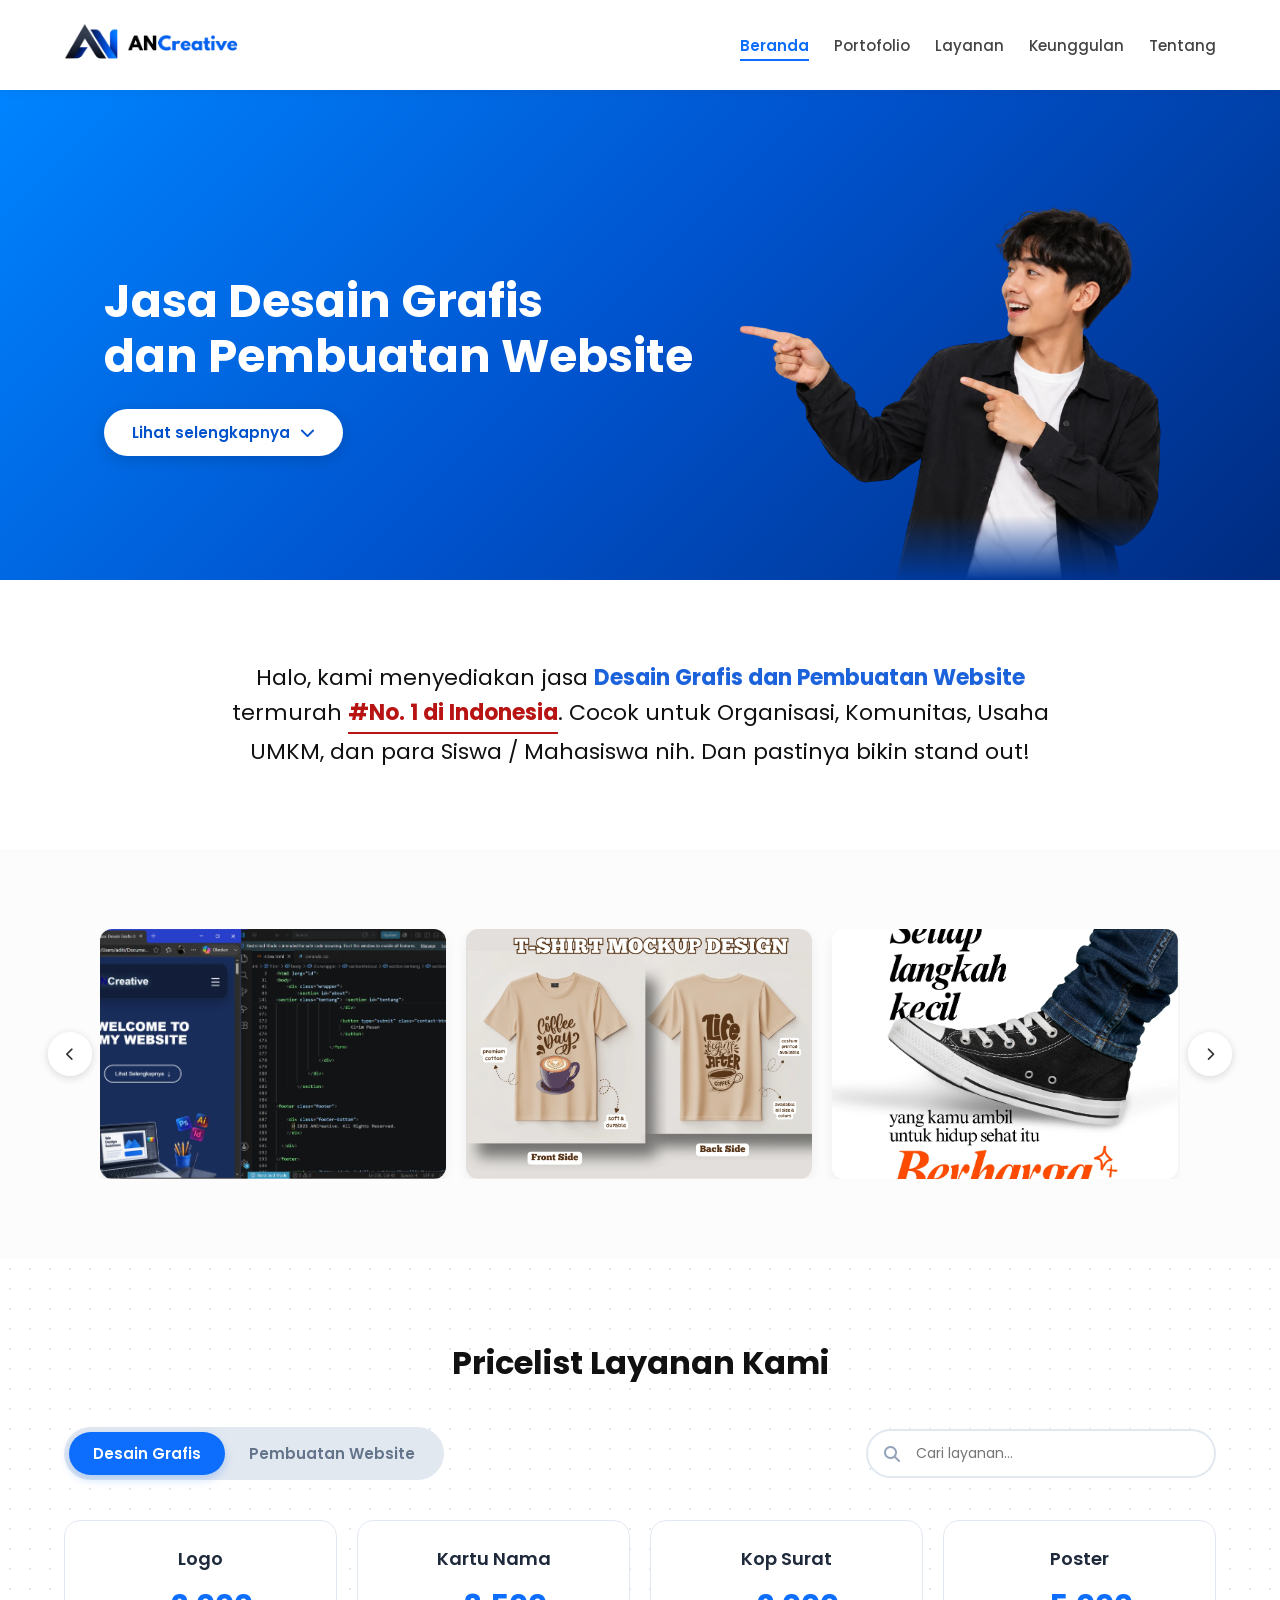
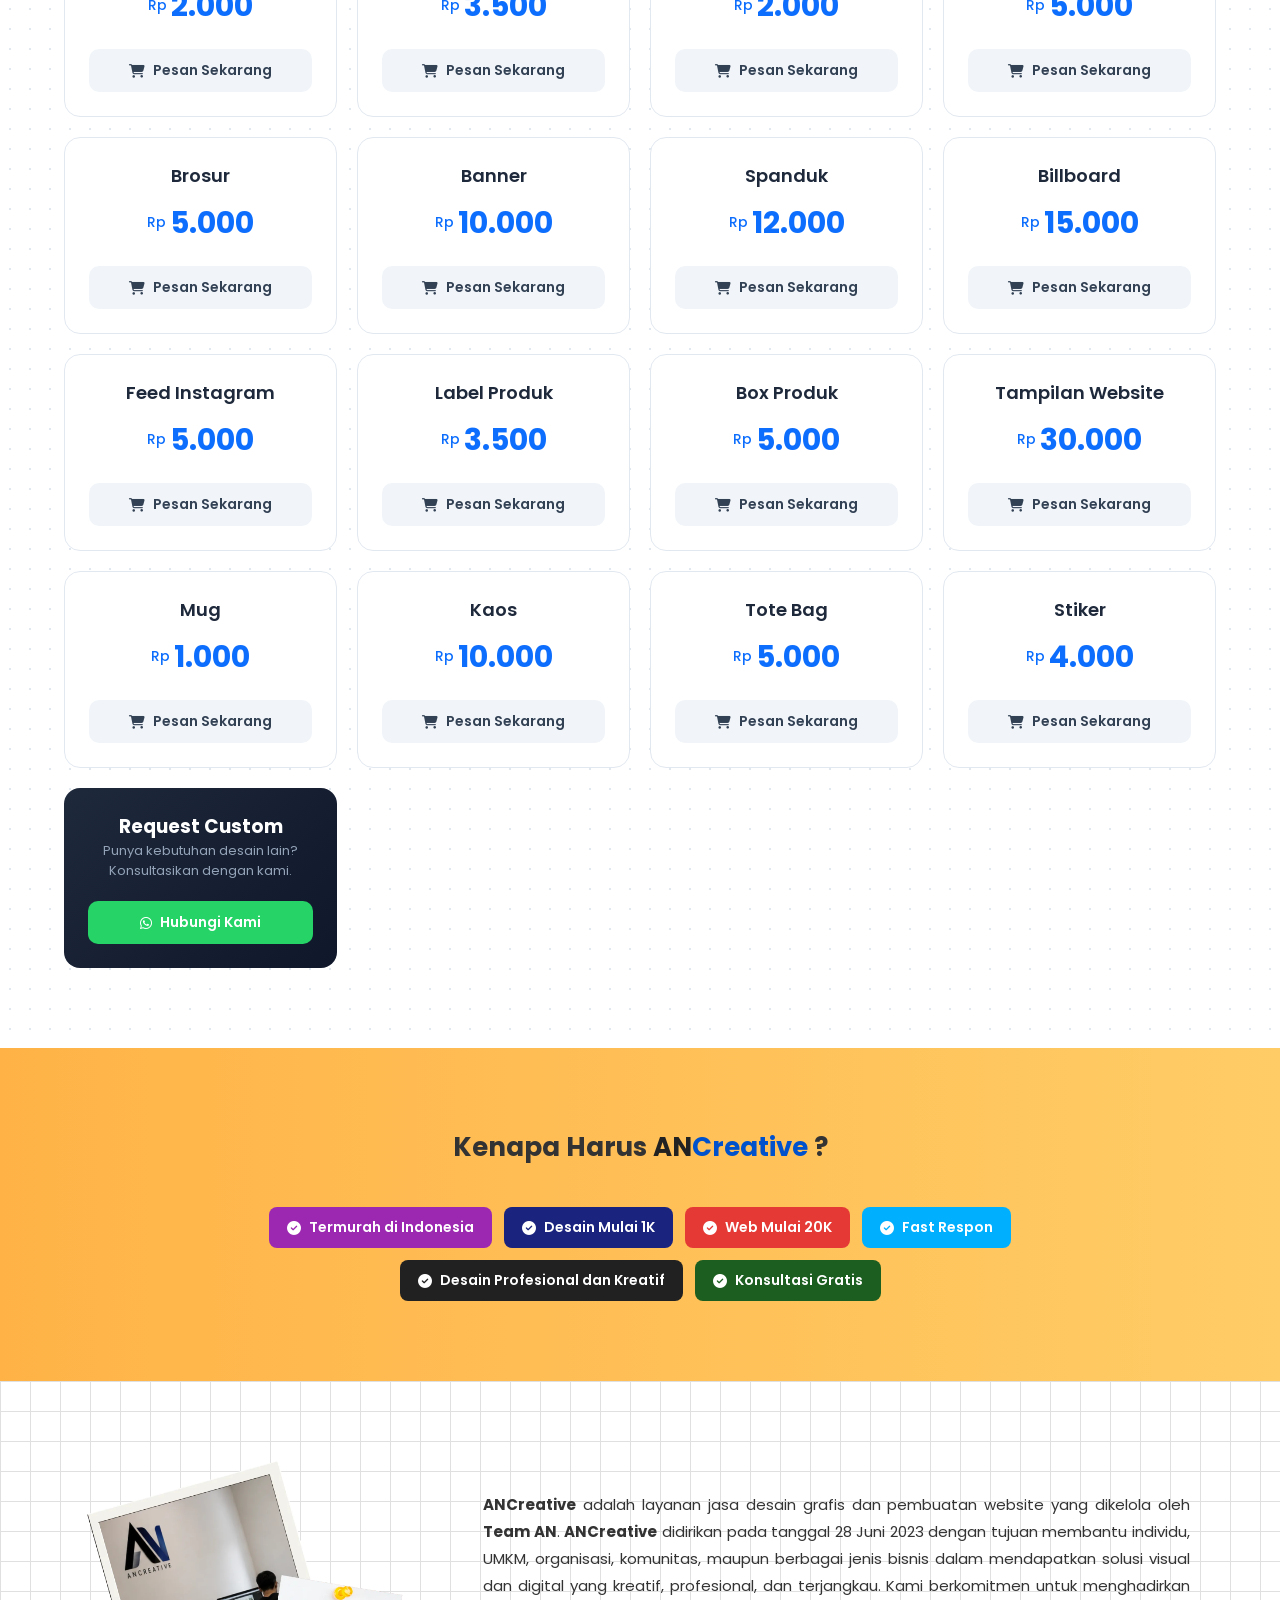
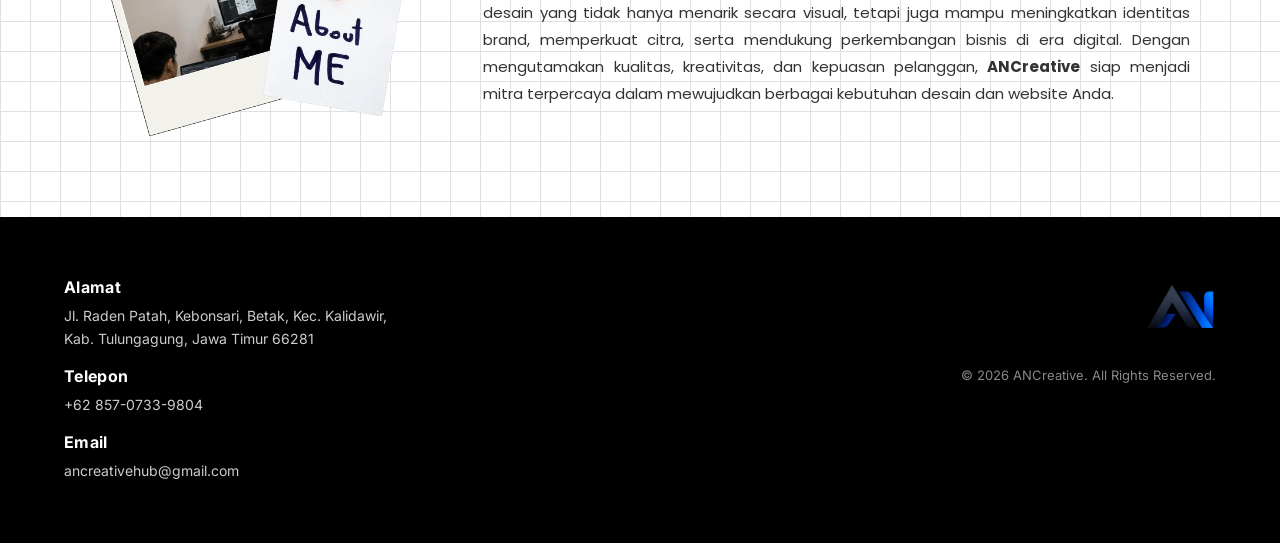
==== commit ffe08f9b: "Update index.html" ====
--- a/index.html
+++ b/index.html
@@ -238,7 +238,7 @@
                 </div>
 
                 <div class="pl-no-results" id="pl-noResults">
-                    <i class="fa-solid fa-magnifying-glass-minus"></i>
+                    <i class="fa-solid fa-magnifying-glass"></i>
                     <p>Layanan yang Anda cari tidak ditemukan.</p>
                 </div>
 
--- a/beranda.css
+++ b/beranda.css
@@ -669,10 +669,6 @@
 }
 
 .about-visual .polaroid {
-    background: #ffffff;
-    padding: 15px 15px 35px 15px;
-    box-shadow: 0 8px 20px rgba(0,0,0,0.12);
-    border: 1px solid #eee;
     transform: rotate(-2deg);
     transition: all 0.4s ease;
     max-width: 380px;
@@ -680,8 +676,7 @@
 }
 
 .about-visual .polaroid:hover {
-    transform: scale(1.02) rotate(0deg);
-    box-shadow: 0 15px 30px rgba(0,0,0,0.18);
+    transform: scale(1.05) rotate(0deg);
 }
 
 .about-text {
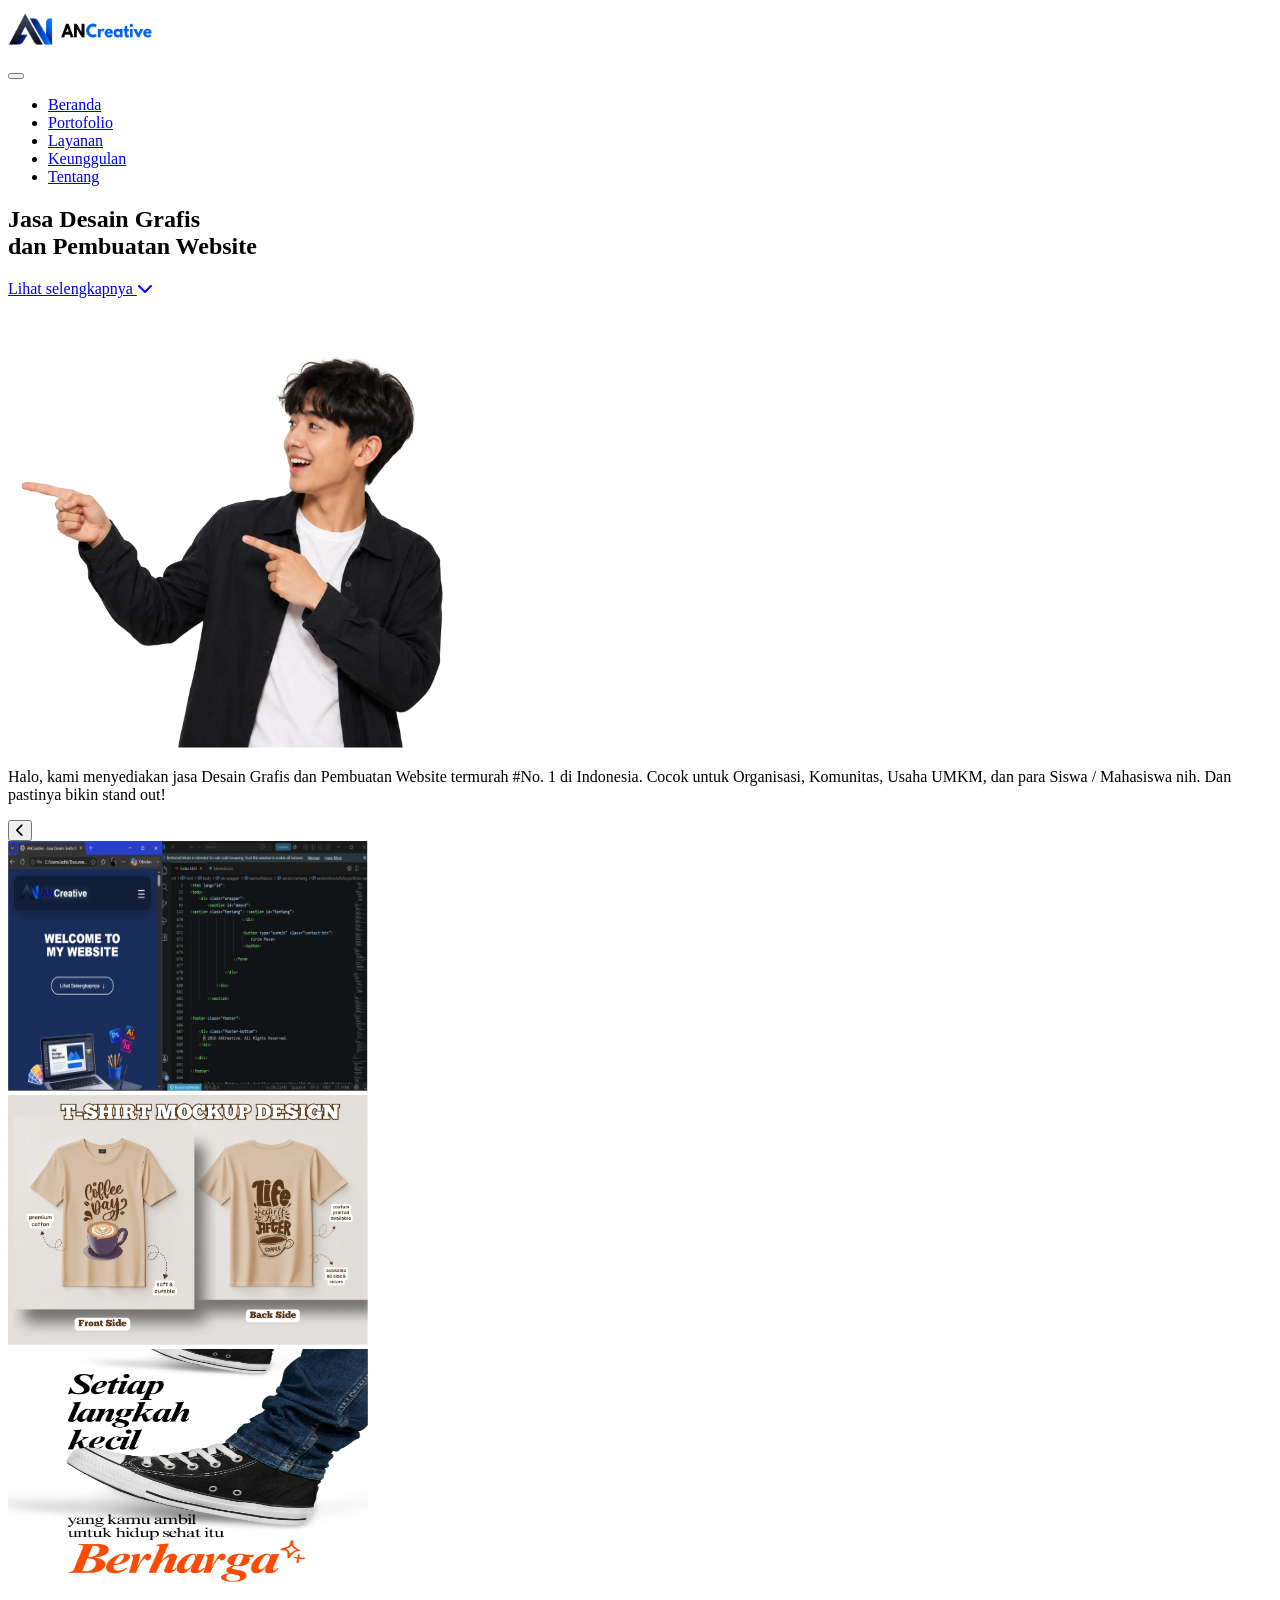
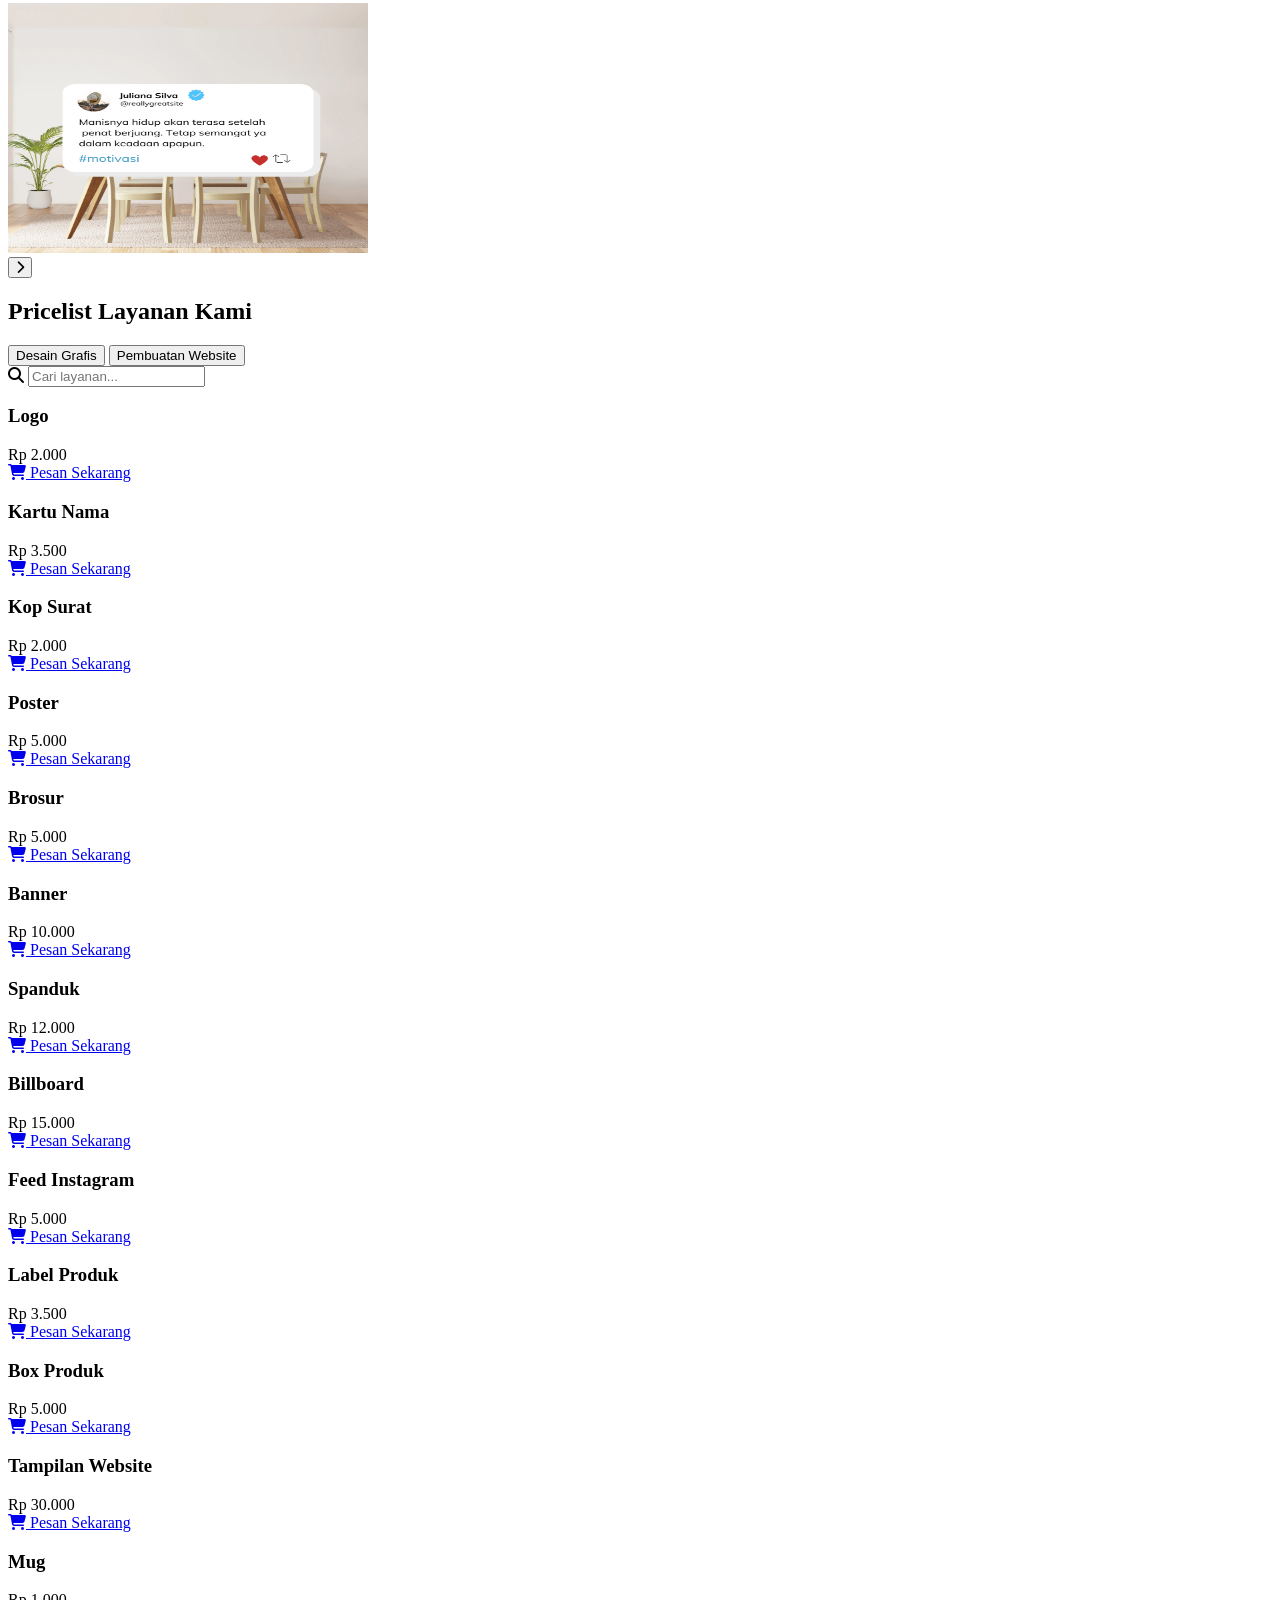
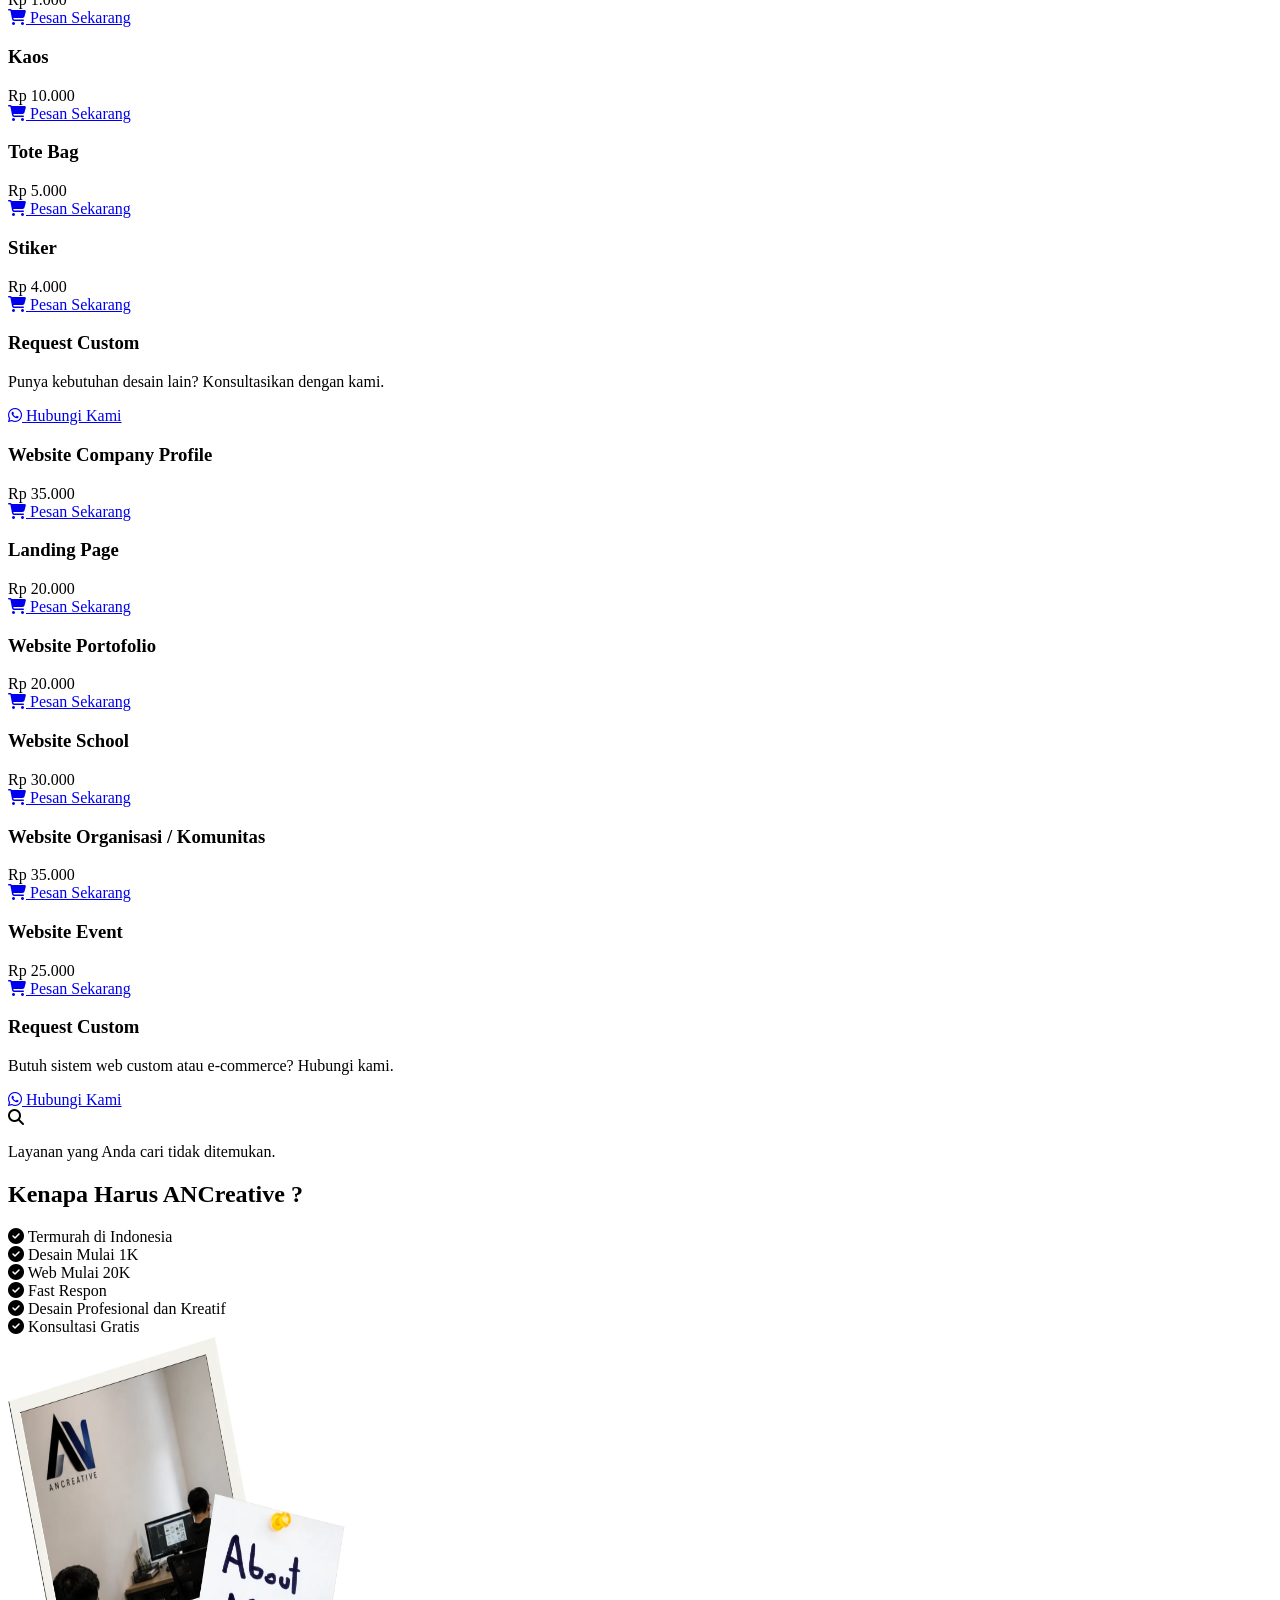
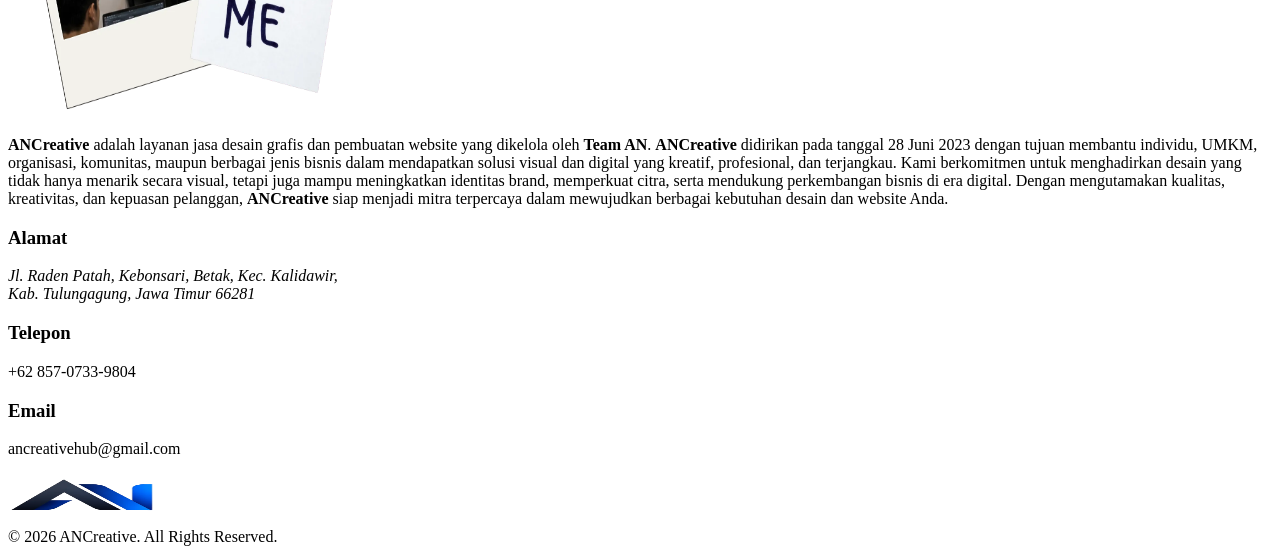
==== commit 8e72c962: "Rename gemini-code-1782814777008.html to index.html" ====
--- a/index.html
+++ b/index.html
@@ -1,493 +1,518 @@
-<!DOCTYPE html>
-<html lang="id">
-<head>
-    <meta charset="UTF-8">
-    <meta name="viewport" content="width=device-width, initial-scale=1.0">
-    
-    <title>ANCreative - Jasa Desain Grafis & Pembuatan Website</title>
-    <meta name="description" content="Jasa desain grafis dan pembuatan website termurah #No. 1 di Indonesia. Melayani pembuatan logo, poster, banner, landing page, dan web profile.">
-    <meta name="keywords" content="jasa desain grafis, pembuatan website, desain logo murah, website umkm, ancreative, indonesia, website sekolah, landing page">
-    <meta name="robots" content="index, follow">
-    <meta name="author" content="ANCreative Team">
-    
-    <meta property="og:type" content="website">
-    <meta property="og:title" content="ANCreative - Jasa Desain Grafis & Pembuatan Website Murah">
-    <meta property="og:description" content="Solusi visual dan digital kreatif, profesional, dan terjangkau untuk UMKM, organisasi, dan mahasiswa.">
-    <meta property="og:url" content="https://ancreative.vercel.app"> 
-    <meta property="og:image" content="logo ANCreative.webp">
-
-    <link rel="canonical" href="https://ancreative.vercel.app">
-
-    <link rel="preconnect" href="https://fonts.googleapis.com">
-    <link rel="preconnect" href="https://fonts.gstatic.com" crossorigin>
-    
-    <link href="https://fonts.googleapis.com/css2?family=Poppins:wght@300;400;500;600;700&family=Inter:wght@400;700&display=swap" rel="stylesheet">
-    
-    <link rel="stylesheet" href="https://cdnjs.cloudflare.com/ajax/libs/font-awesome/6.4.0/css/all.min.css" integrity="sha512-iecdLmaskl7CVkqkXNQ/ZH/XLlvWZOJyj7Yy7tcenmpD1ypASozpmT/E0iPtmFIB46ZmdtAc9eNBvH0H/ZpiBw==" crossorigin="anonymous" referrerpolicy="no-referrer">
-    <link rel="stylesheet" href="beranda.css">
-</head>
-
-<body>
-
-    <header>
-        <nav class="navbar">
-            <div class="nav-container">
-                <div class="logo">
-                    <img src="logo ANCreative.webp" alt="ANCreative Logo" class="logo-img" width="150" height="50" decoding="sync">
-                </div>
-                <button class="menu-toggle" id="mobile-menu" aria-label="Buka Menu Navigasi" aria-expanded="false">
-                    <span class="bar"></span>
-                    <span class="bar"></span>
-                    <span class="bar"></span>
-                </button>
-                <ul class="nav-menu">
-                    <li><a href="#beranda" class="nav-link active">Beranda</a></li>
-                    <li><a href="#portofolio" class="nav-link">Portofolio</a></li>
-                    <li><a href="#layanan" class="nav-link">Layanan</a></li>
-                    <li><a href="#keunggulan" class="nav-link">Keunggulan</a></li>
-                    <li><a href="#tentang" class="nav-link">Tentang</a></li>
-                </ul>
-            </div>
-        </nav>
-    </header>
-
-    <main>
-        <section id="beranda" class="hero page-section">
-            <div class="hero-container">
-                <div class="hero-content">
-                    <h1>Jasa Desain Grafis<br>dan Pembuatan Website</h1>
-                    <a href="#portofolio" class="btn-cta">
-                        Lihat selengkapnya <i class="fas fa-chevron-down"></i>
-                    </a>
-                </div>
-                <div class="hero-image">
-                    <img src="Orang.webp" alt="Model ANCreative menunjuk ke arah teks layanan" fetchpriority="high" decoding="sync">
-                </div>
-            </div>
-        </section>
-
-        <section class="intro scroll-animate">
-            <p>
-                Halo, kami menyediakan jasa <span class="highlight-blue">Desain Grafis dan Pembuatan Website</span> 
-                termurah <span class="highlight-red-underline">#No. 1 di Indonesia</span>. Cocok untuk Organisasi, Komunitas, 
-                Usaha UMKM, dan para Siswa / Mahasiswa nih. Dan pastinya bikin stand out!
-            </p>
-        </section>
-
-        <section id="portofolio" class="portfolio-slider scroll-animate page-section">
-            <div class="slider-container">
-                <button class="slider-btn prev-btn" aria-label="Slide Sebelumnya"><i class="fas fa-chevron-left"></i></button>
-                <div class="slider-wrapper">
-                    <div class="slider-track">
-                        <div class="slider-item"><img src="porto1.webp" alt="Portofolio Desain Grafis ANCreative 1" loading="lazy" decoding="async"></div>
-                        <div class="slider-item"><img src="porto2.webp" alt="Portofolio Pembuatan Website ANCreative 2" loading="lazy" decoding="async"></div>
-                        <div class="slider-item"><img src="porto3.webp" alt="Portofolio Kreatif ANCreative 3" loading="lazy" decoding="async"></div>
-                        <div class="slider-item"><img src="porto4.webp" alt="Portofolio Digital ANCreative 4" loading="lazy" decoding="async"></div>
-                    </div>
-                </div>
-                <button class="slider-btn next-btn" aria-label="Slide Selanjutnya"><i class="fas fa-chevron-right"></i></button>
-            </div>
-        </section>
-
-        <section id="layanan" class="services page-section">
-            <div class="services-container scroll-animate">
-                
-                <div class="services-header">
-                    <h2>Pricelist Layanan Kami</h2>
-                </div>
-
-                <div class="pl-controls">
-                    <div class="pl-tabs">
-                        <button class="pl-tab-btn active" id="btn-dg" onclick="switchPricelistTab('desain-grafis')">Desain Grafis</button>
-                        <button class="pl-tab-btn" id="btn-web" onclick="switchPricelistTab('pembuatan-website')">Pembuatan Website</button>
-                    </div>
-                    <div class="pl-search-wrapper">
-                        <i class="fa-solid fa-magnifying-glass" aria-hidden="true"></i>
-                        <input type="text" class="pl-search-input" id="pl-searchBar" placeholder="Cari layanan..." onkeyup="searchLayananItem()">
-                    </div>
-                </div>
-
-                <div id="desain-grafis" class="pl-price-panel active">
-                    <div class="pl-card" data-name="logo">
-                        <div class="pl-card-header"><h3>Logo</h3></div>
-                        <div class="pl-card-price"><span class="currency">Rp</span> <span class="amount">2.000</span></div>
-                        <a href="https://wa.me/6285707339804?text=Halo%20Admin%20ANCreative,%20saya%20tertarik%20untuk%20memesan%20layanan%20berikut:%0A%0A%E2%80%A2%20*Layanan:*%20Desain%20Logo%0A%E2%80%A2%20*Harga:*%20Rp%202.000%0A%0AMohon%20diinfokan%20untuk%20langkah%20proses%20selanjutnya.%20Terima%20kasih!" target="_blank" rel="noopener noreferrer" class="pl-btn"><i class="fa-solid fa-cart-shopping"></i> Pesan Sekarang</a>
-                    </div>
-                    <div class="pl-card" data-name="kartu nama">
-                        <div class="pl-card-header"><h3>Kartu Nama</h3></div>
-                        <div class="pl-card-price"><span class="currency">Rp</span> <span class="amount">3.500</span></div>
-                        <a href="https://wa.me/6285707339804?text=Halo%20Admin%20ANCreative,%20saya%20tertarik%20untuk%20memesan%20layanan%20berikut:%0A%0A%E2%80%A2%20*Layanan:*%20Desain%20Kartu%20Nama%0A%E2%80%A2%20*Harga:*%20Rp%203.500%0A%0AMohon%20diinfokan%20untuk%20langkah%20proses%20selanjutnya.%20Terima%20kasih!" target="_blank" rel="noopener noreferrer" class="pl-btn"><i class="fa-solid fa-cart-shopping"></i> Pesan Sekarang</a>
-                    </div>
-                    <div class="pl-card" data-name="kop surat">
-                        <div class="pl-card-header"><h3>Kop Surat</h3></div>
-                        <div class="pl-card-price"><span class="currency">Rp</span> <span class="amount">2.000</span></div>
-                        <a href="https://wa.me/6285707339804?text=Halo%20Admin%20ANCreative,%20saya%20tertarik%20untuk%20memesan%20layanan%20berikut:%0A%0A%E2%80%A2%20*Layanan:*%20Desain%20Kop%20Surat%0A%E2%80%A2%20*Harga:*%20Rp%202.000%0A%0AMohon%20diinfokan%20untuk%20langkah%20proses%20selanjutnya.%20Terima%20kasih!" target="_blank" rel="noopener noreferrer" class="pl-btn"><i class="fa-solid fa-cart-shopping"></i> Pesan Sekarang</a>
-                    </div>
-                    <div class="pl-card" data-name="poster">
-                        <div class="pl-card-header"><h3>Poster</h3></div>
-                        <div class="pl-card-price"><span class="currency">Rp</span> <span class="amount">5.000</span></div>
-                        <a href="https://wa.me/6285707339804?text=Halo%20Admin%20ANCreative,%20saya%20tertarik%20untuk%20memesan%20layanan%20berikut:%0A%0A%E2%80%A2%20*Layanan:*%20Desain%20Poster%0A%E2%80%A2%20*Harga:*%20Rp%205.000%0A%0AMohon%20diinfokan%20untuk%20langkah%20proses%20selanjutnya.%20Terima%20kasih!" target="_blank" rel="noopener noreferrer" class="pl-btn"><i class="fa-solid fa-cart-shopping"></i> Pesan Sekarang</a>
-                    </div>
-                    <div class="pl-card" data-name="brosur">
-                        <div class="pl-card-header"><h3>Brosur</h3></div>
-                        <div class="pl-card-price"><span class="currency">Rp</span> <span class="amount">5.000</span></div>
-                        <a href="https://wa.me/6285707339804?text=Halo%20Admin%20ANCreative,%20saya%20tertarik%20untuk%20memesan%20layanan%20berikut:%0A%0A%E2%80%A2%20*Layanan:*%20Desain%20Brosur%0A%E2%80%A2%20*Harga:*%20Rp%205.000%0A%0AMohon%20diinfokan%20untuk%20langkah%20proses%20selanjutnya.%20Terima%20kasih!" target="_blank" rel="noopener noreferrer" class="pl-btn"><i class="fa-solid fa-cart-shopping"></i> Pesan Sekarang</a>
-                    </div>
-                    <div class="pl-card" data-name="banner">
-                        <div class="pl-card-header"><h3>Banner</h3></div>
-                        <div class="pl-card-price"><span class="currency">Rp</span> <span class="amount">10.000</span></div>
-                        <a href="https://wa.me/6285707339804?text=Halo%20Admin%20ANCreative,%20saya%20tertarik%20untuk%20memesan%20layanan%20berikut:%0A%0A%E2%80%A2%20*Layanan:*%20Desain%20Banner%0A%E2%80%A2%20*Harga:*%20Rp%2010.000%0A%0AMohon%20diinfokan%20untuk%20langkah%20proses%20selanjutnya.%20Terima%20kasih!" target="_blank" rel="noopener noreferrer" class="pl-btn"><i class="fa-solid fa-cart-shopping"></i> Pesan Sekarang</a>
-                    </div>
-                    <div class="pl-card" data-name="spanduk">
-                        <div class="pl-card-header"><h3>Spanduk</h3></div>
-                        <div class="pl-card-price"><span class="currency">Rp</span> <span class="amount">12.000</span></div>
-                        <a href="https://wa.me/6285707339804?text=Halo%20Admin%20ANCreative,%20saya%20tertarik%20untuk%20memesan%20layanan%20berikut:%0A%0A%E2%80%A2%20*Layanan:*%20Desain%20Spanduk%0A%E2%80%A2%20*Harga:*%20Rp%2012.000%0A%0AMohon%20diinfokan%20untuk%20langkah%20proses%20selanjutnya.%20Terima%20kasih!" target="_blank" rel="noopener noreferrer" class="pl-btn"><i class="fa-solid fa-cart-shopping"></i> Pesan Sekarang</a>
-                    </div>
-                    <div class="pl-card" data-name="billboard">
-                        <div class="pl-card-header"><h3>Billboard</h3></div>
-                        <div class="pl-card-price"><span class="currency">Rp</span> <span class="amount">15.000</span></div>
-                        <a href="https://wa.me/6285707339804?text=Halo%20Admin%20ANCreative,%20saya%20tertarik%20untuk%20memesan%20layanan%20berikut:%0A%0A%E2%80%A2%20*Layanan:*%20Desain%20Billboard%0A%E2%80%A2%20*Harga:*%20Rp%2015.000%0A%0AMohon%20diinfokan%20untuk%20langkah%20proses%20selanjutnya.%20Terima%20kasih!" target="_blank" rel="noopener noreferrer" class="pl-btn"><i class="fa-solid fa-cart-shopping"></i> Pesan Sekarang</a>
-                    </div>
-                    <div class="pl-card" data-name="feed instagram">
-                        <div class="pl-card-header"><h3>Feed Instagram</h3></div>
-                        <div class="pl-card-price"><span class="currency">Rp</span> <span class="amount">5.000</span></div>
-                        <a href="https://wa.me/6285707339804?text=Halo%20Admin%20ANCreative,%20saya%20tertarik%20untuk%20memesan%20layanan%20berikut:%0A%0A%E2%80%A2%20*Layanan:*%20Desain%20Feed%20Instagram%0A%E2%80%A2%20*Harga:*%20Rp%205.000%0A%0AMohon%20diinfokan%20untuk%20langkah%20proses%20selanjutnya.%20Terima%20kasih!" target="_blank" rel="noopener noreferrer" class="pl-btn"><i class="fa-solid fa-cart-shopping"></i> Pesan Sekarang</a>
-                    </div>
-                    <div class="pl-card" data-name="label produk">
-                        <div class="pl-card-header"><h3>Label Produk</h3></div>
-                        <div class="pl-card-price"><span class="currency">Rp</span> <span class="amount">3.500</span></div>
-                        <a href="https://wa.me/6285707339804?text=Halo%20Admin%20ANCreative,%20saya%20tertarik%20untuk%20memesan%20layanan%20berikut:%0A%0A%E2%80%A2%20*Layanan:*%20Desain%20Label%20Produk%0A%E2%80%A2%20*Harga:*%20Rp%203.500%0A%0AMohon%20diinfokan%20untuk%20langkah%20proses%20selanjutnya.%20Terima%20kasih!" target="_blank" rel="noopener noreferrer" class="pl-btn"><i class="fa-solid fa-cart-shopping"></i> Pesan Sekarang</a>
-                    </div>
-                    <div class="pl-card" data-name="box produk">
-                        <div class="pl-card-header"><h3>Box Produk</h3></div>
-                        <div class="pl-card-price"><span class="currency">Rp</span> <span class="amount">5.000</span></div>
-                        <a href="https://wa.me/6285707339804?text=Halo%20Admin%20ANCreative,%20saya%20tertarik%20untuk%20memesan%20layanan%20berikut:%0A%0A%E2%80%A2%20*Layanan:*%20Desain%20Box%20Produk%0A%E2%80%A2%20*Harga:*%20Rp%205.000%0A%0AMohon%20diinfokan%20untuk%20langkah%20proses%20selanjutnya.%20Terima%20kasih!" target="_blank" rel="noopener noreferrer" class="pl-btn"><i class="fa-solid fa-cart-shopping"></i> Pesan Sekarang</a>
-                    </div>
-                    <div class="pl-card" data-name="tampilan website UI UX">
-                        <div class="pl-card-header"><h3>Tampilan Website</h3></div>
-                        <div class="pl-card-price"><span class="currency">Rp</span> <span class="amount">30.000</span></div>
-                        <a href="https://wa.me/6285707339804?text=Halo%20Admin%20ANCreative,%20saya%20tertarik%20untuk%20memesan%20layanan%20berikut:%0A%0A%E2%80%A2%20*Layanan:*%20Desain%20Tampilan%20Website%0A%E2%80%A2%20*Harga:*%20Rp%2030.000%0A%0AMohon%20diinfokan%20untuk%20langkah%20proses%20selanjutnya.%20Terima%20kasih!" target="_blank" rel="noopener noreferrer" class="pl-btn"><i class="fa-solid fa-cart-shopping"></i> Pesan Sekarang</a>
-                    </div>
-                    <div class="pl-card" data-name="mug">
-                        <div class="pl-card-header"><h3>Mug</h3></div>
-                        <div class="pl-card-price"><span class="currency">Rp</span> <span class="amount">1.000</span></div>
-                        <a href="https://wa.me/6285707339804?text=Halo%20Admin%20ANCreative,%20saya%20tertarik%20untuk%20memesan%20layanan%20berikut:%0A%0A%E2%80%A2%20*Layanan:*%20Desain%20Mug%0A%E2%80%A2%20*Harga:*%20Rp%201.000%0A%0AMohon%20diinfokan%20untuk%20langkah%20proses%20selanjutnya.%20Terima%20kasih!" target="_blank" rel="noopener noreferrer" class="pl-btn"><i class="fa-solid fa-cart-shopping"></i> Pesan Sekarang</a>
-                    </div>
-                    <div class="pl-card" data-name="kaos">
-                        <div class="pl-card-header"><h3>Kaos</h3></div>
-                        <div class="pl-card-price"><span class="currency">Rp</span> <span class="amount">10.000</span></div>
-                        <a href="https://wa.me/6285707339804?text=Halo%20Admin%20ANCreative,%20saya%20tertarik%20untuk%20memesan%20layanan%20berikut:%0A%0A%E2%80%A2%20*Layanan:*%20Desain%20Kaos%0A%E2%80%A2%20*Harga:*%20Rp%2010.000%0A%0AMohon%20diinfokan%20untuk%20langkah%20proses%20selanjutnya.%20Terima%20kasih!" target="_blank" rel="noopener noreferrer" class="pl-btn"><i class="fa-solid fa-cart-shopping"></i> Pesan Sekarang</a>
-                    </div>
-                    <div class="pl-card" data-name="tote bag">
-                        <div class="pl-card-header"><h3>Tote Bag</h3></div>
-                        <div class="pl-card-price"><span class="currency">Rp</span> <span class="amount">5.000</span></div>
-                        <a href="https://wa.me/6285707339804?text=Halo%20Admin%20ANCreative,%20saya%20tertarik%20untuk%20memesan%20layanan%20berikut:%0A%0A%E2%80%A2%20*Layanan:*%20Desain%20Tote%20Bag%0A%E2%80%A2%20*Harga:*%20Rp%205.000%0A%0AMohon%20diinfokan%20untuk%20langkah%20proses%20selanjutnya.%20Terima%20kasih!" target="_blank" rel="noopener noreferrer" class="pl-btn"><i class="fa-solid fa-cart-shopping"></i> Pesan Sekarang</a>
-                    </div>
-                    <div class="pl-card" data-name="stiker">
-                        <div class="pl-card-header"><h3>Stiker</h3></div>
-                        <div class="pl-card-price"><span class="currency">Rp</span> <span class="amount">4.000</span></div>
-                        <a href="https://wa.me/6285707339804?text=Halo%20Admin%20ANCreative,%20saya%20tertarik%20untuk%20memesan%20layanan%20berikut:%0A%0A%E2%80%A2%20*Layanan:*%20Desain%20Stiker%0A%E2%80%A2%20*Harga:*%20Rp%204.000%0A%0AMohon%20diinfokan%20untuk%20langkah%20proses%20selanjutnya.%20Terima%20kasih!" target="_blank" rel="noopener noreferrer" class="pl-btn"><i class="fa-solid fa-cart-shopping"></i> Pesan Sekarang</a>
-                    </div>
-                    <div class="pl-card custom-card">
-                        <div>
-                            <h3>Request Custom</h3>
-                            <p>Punya kebutuhan desain lain? Konsultasikan dengan kami.</p>
-                        </div>
-                        <a href="https://wa.me/6285707339804?text=Halo%20Admin%20ANCreative,%20saya%20ingin%20konsultasi%20request%20custom%20desain" target="_blank" rel="noopener noreferrer" class="pl-btn"><i class="fa-brands fa-whatsapp"></i> Hubungi Kami</a>
-                    </div>
-                </div>
-
-                <div id="pembuatan-website" class="pl-price-panel">
-                    <div class="pl-card" data-name="website company profile perusahaan">
-                        <div class="pl-card-header"><h3>Website Company Profile</h3></div>
-                        <div class="pl-card-price"><span class="currency">Rp</span> <span class="amount">35.000</span></div>
-                        <a href="https://wa.me/6285707339804?text=Halo%20Admin%20ANCreative,%20saya%20tertarik%20untuk%20memesan%20layanan%20berikut:%0A%0A%E2%80%A2%20*Layanan:*%20Website%20Company%20Profile%0A%E2%80%A2%20*Harga:*%20Rp%2035.000%0A%0AMohon%20diinfokan%20untuk%20langkah%20proses%20selanjutnya.%20Terima%20kasih!" target="_blank" rel="noopener noreferrer" class="pl-btn"><i class="fa-solid fa-cart-shopping"></i> Pesan Sekarang</a>
-                    </div>
-                    <div class="pl-card" data-name="landing page">
-                        <div class="pl-card-header"><h3>Landing Page</h3></div>
-                        <div class="pl-card-price"><span class="currency">Rp</span> <span class="amount">20.000</span></div>
-                        <a href="https://wa.me/6285707339804?text=Halo%20Admin%20ANCreative,%20saya%20tertarik%20untuk%20memesan%20layanan%20berikut:%0A%0A%E2%80%A2%20*Layanan:*%20Landing%20Page%0A%E2%80%A2%20*Harga:*%20Rp%2020.000%0A%0AMohon%20diinfokan%20untuk%20langkah%20proses%20selanjutnya.%20Terima%20kasih!" target="_blank" rel="noopener noreferrer" class="pl-btn"><i class="fa-solid fa-cart-shopping"></i> Pesan Sekarang</a>
-                    </div>
-                    <div class="pl-card" data-name="website portofolio">
-                        <div class="pl-card-header"><h3>Website Portofolio</h3></div>
-                        <div class="pl-card-price"><span class="currency">Rp</span> <span class="amount">20.000</span></div>
-                        <a href="https://wa.me/6285707339804?text=Halo%20Admin%20ANCreative,%20saya%20tertarik%20untuk%20memesan%20layanan%20berikut:%0A%0A%E2%80%A2%20*Layanan:*%20Website%20Portofolio%0A%E2%80%A2%20*Harga:*%20Rp%2020.000%0A%0AMohon%20diinfokan%20untuk%20langkah%20proses%20selanjutnya.%20Terima%20kasih!" target="_blank" rel="noopener noreferrer" class="pl-btn"><i class="fa-solid fa-cart-shopping"></i> Pesan Sekarang</a>
-                    </div>
-                    <div class="pl-card" data-name="website sekolah">
-                        <div class="pl-card-header"><h3>Website School</h3></div>
-                        <div class="pl-card-price"><span class="currency">Rp</span> <span class="amount">30.000</span></div>
-                        <a href="https://wa.me/6285707339804?text=Halo%20Admin%20ANCreative,%20saya%20tertarik%20untuk%20memesan%20layanan%20berikut:%0A%0A%E2%80%A2%20*Layanan:*%20Website%20Sekolah%0A%E2%80%A2%20*Harga:*%20Rp%2030.000%0A%0AMohon%20diinfokan%20untuk%20langkah%20proses%20selanjutnya.%20Terima%20kasih!" target="_blank" rel="noopener noreferrer" class="pl-btn"><i class="fa-solid fa-cart-shopping"></i> Pesan Sekarang</a>
-                    </div>
-                    <div class="pl-card" data-name="website organisasi komunitas">
-                        <div class="pl-card-header"><h3>Website Organisasi / Komunitas</h3></div>
-                        <div class="pl-card-price"><span class="currency">Rp</span> <span class="amount">35.000</span></div>
-                        <a href="https://wa.me/6285707339804?text=Halo%20Admin%20ANCreative,%20saya%20tertarik%20untuk%20memesan%20layanan%20berikut:%0A%0A%E2%80%A2%20*Layanan:*%20Website%20Organisasi%20%2F%20Komunitas%0A%E2%80%A2%20*Harga:*%20Rp%2035.000%0A%0AMohon%20diinfokan%20untuk%20langkah%20proses%20selanjutnya.%20Terima%20kasih!" target="_blank" rel="noopener noreferrer" class="pl-btn"><i class="fa-solid fa-cart-shopping"></i> Pesan Sekarang</a>
-                    </div>
-                    <div class="pl-card" data-name="website event acara">
-                        <div class="pl-card-header"><h3>Website Event</h3></div>
-                        <div class="pl-card-price"><span class="currency">Rp</span> <span class="amount">25.000</span></div>
-                        <a href="https://wa.me/6285707339804?text=Halo%20Admin%20ANCreative,%20saya%20tertarik%20untuk%20memesan%20layanan%20berikut:%0A%0A%E2%80%A2%20*Layanan:*%20Website%20Event%0A%E2%80%A2%20*Harga:*%20Rp%2025.000%0A%0AMohon%20diinfokan%20untuk%20langkah%20proses%20selanjutnya.%20Terima%20kasih!" target="_blank" rel="noopener noreferrer" class="pl-btn"><i class="fa-solid fa-cart-shopping"></i> Pesan Sekarang</a>
-                    </div>
-                    <div class="pl-card custom-card">
-                        <div>
-                            <h3>Request Custom</h3>
-                            <p>Butuh sistem web custom atau e-commerce? Hubungi kami.</p>
-                        </div>
-                        <a href="https://wa.me/6285707339804?text=Halo%20Admin%20ANCreative,%20saya%20ingin%20konsultasi%20request%20custom%20website" target="_blank" rel="noopener noreferrer" class="pl-btn"><i class="fa-brands fa-whatsapp"></i> Hubungi Kami</a>
-                    </div>
-                </div>
-
-                <div class="pl-no-results" id="pl-noResults">
-                    <i class="fa-solid fa-magnifying-glass"></i>
-                    <p>Layanan yang Anda cari tidak ditemukan.</p>
-                </div>
-
-            </div>
-        </section>
-
-        <section id="keunggulan" class="advantages scroll-animate page-section">
-            <h2>Kenapa Harus <span class="brand-dark">AN</span><span class="brand-blue">Creative</span> ?</h2>
-            <div class="tags-container">
-                <div class="tag tag-purple"><i class="fas fa-check-circle"></i> Termurah di Indonesia</div>
-                <div class="tag tag-blue-dark"><i class="fas fa-check-circle"></i> Desain Mulai 1K</div>
-                <div class="tag tag-red"><i class="fas fa-check-circle"></i> Web Mulai 20K</div>
-                <div class="tag tag-cyan"><i class="fas fa-check-circle"></i> Fast Respon</div>
-                <div class="tag tag-black"><i class="fas fa-check-circle"></i> Desain Profesional dan Kreatif</div>
-                <div class="tag tag-green"><i class="fas fa-check-circle"></i> Konsultasi Gratis</div>
-            </div>
-        </section>
-
-        <section id="tentang" class="about-me scroll-animate page-section">
-            <div class="about-container">
-                <div class="about-visual">
-                    <div class="polaroid">
-                        <img src="tentang.webp" alt="Tim Kreatif ANCreative Tulungagung sedang bekerja" loading="lazy" decoding="async">
-                    </div>
-                </div>
-                <div class="about-text">
-                    <p><strong>ANCreative</strong> adalah layanan jasa desain grafis dan pembuatan website yang dikelola oleh <strong>Team AN</strong>. <strong>ANCreative</strong> didirikan pada tanggal 28 Juni 2023 dengan tujuan membantu individu, UMKM, organisasi, komunitas, maupun berbagai jenis bisnis dalam mendapatkan solusi visual dan digital yang kreatif, profesional, dan terjangkau. Kami berkomitmen untuk menghadirkan desain yang tidak hanya menarik secara visual, tetapi juga mampu meningkatkan identitas brand, memperkuat citra, serta mendukung perkembangan bisnis di era digital. Dengan mengutamakan kualitas, kreativitas, dan kepuasan pelanggan, <strong>ANCreative</strong> siap menjadi mitra terpercaya dalam mewujudkan berbagai kebutuhan desain dan website Anda.</p>
-                </div>
-            </div>
-        </section>
-    </main>
-
-    <footer class="footer page-section">
-        <div class="footer-container">
-            <div class="footer-info">
-                <h3>Alamat</h3>
-                <address>
-                    Jl. Raden Patah, Kebonsari, Betak, Kec. Kalidawir,<br>
-                    Kab. Tulungagung, Jawa Timur 66281
-                </address>
-                
-                <h3>Telepon</h3>
-                <p><a href="tel:+6285707339804" style="color: inherit; text-decoration: none;">+62 857-0733-9804</a></p>
-                
-                <h3>Email</h3>
-                <p><a href="mailto:ancreativehub@gmail.com" style="color: inherit; text-decoration: none;">ancreativehub@gmail.com</a></p>
-            </div>
-            <div class="footer-right">
-                <div class="footer-logo">
-                    <img src="logo ANcreative (2).webp" alt="ANCreative Logo Hitam" class="logo-img" width="150" height="50" loading="lazy">
-                </div>
-                <div class="copyright">
-                    &copy; 2026 ANCreative. All Rights Reserved.
-                </div>
-            </div>
-        </div>
-    </footer>
-
-    <script>
-    document.addEventListener('DOMContentLoaded', () => {
-        // --- NAVIGASI MOBILE & ACCESSIBILITY ---
-        const mobileMenuBtn = document.getElementById('mobile-menu');
-        const navMenu = document.querySelector('.nav-menu');
-        const navLinks = document.querySelectorAll('.nav-menu a');
-
-        mobileMenuBtn.addEventListener('click', () => {
-            const isActive = navMenu.classList.toggle('active');
-            mobileMenuBtn.classList.toggle('is-active');
-            mobileMenuBtn.setAttribute('aria-expanded', isActive);
-        });
-
-        navLinks.forEach(link => {
-            link.addEventListener('click', () => {
-                navMenu.classList.remove('active');
-                mobileMenuBtn.classList.remove('is-active');
-                mobileMenuBtn.setAttribute('aria-expanded', 'false');
-                navLinks.forEach(item => item.classList.remove('active'));
-                link.classList.add('active');
-            });
-        });
-
-        // --- CAROUSEL SLIDER FIX (BUG PREVENT) ---
-        const track = document.querySelector('.slider-track');
-        const items = document.querySelectorAll('.slider-item');
-        const nextBtn = document.querySelector('.next-btn');
-        const prevBtn = document.querySelector('.prev-btn');
-
-        let currentIndex = 0;
-        let startX = 0;
-        let currentX = 0;
-        let isDragging = false;
-
-        function getItemsPerView() {
-            return window.innerWidth >= 769 ? 3 : 1;
-        }
-
-        function updateSlider() {
-            if (!track || items.length === 0) return;
-            const itemsPerView = getItemsPerView();
-            const maxIndex = Math.max(0, items.length - itemsPerView);
-
-            if (currentIndex > maxIndex) currentIndex = maxIndex;
-            if (currentIndex < 0) currentIndex = 0;
-
-            const itemWidth = items[0].getBoundingClientRect().width;
-            const gap = 20; 
-            const moveDistance = currentIndex * (itemWidth + gap);
-            
-            track.style.transition = "transform 0.4s cubic-bezier(0.16, 1, 0.3, 1)";
-            track.style.transform = `translateX(-${moveDistance}px)`;
-        }
-
-        nextBtn.addEventListener('click', () => {
-            const itemsPerView = getItemsPerView();
-            const maxIndex = Math.max(0, items.length - itemsPerView);
-            currentIndex = (currentIndex < maxIndex) ? currentIndex + 1 : 0;
-            updateSlider();
-        });
-
-        prevBtn.addEventListener('click', () => {
-            const itemsPerView = getItemsPerView();
-            const maxIndex = Math.max(0, items.length - itemsPerView);
-            currentIndex = (currentIndex > 0) ? currentIndex - 1 : maxIndex;
-            updateSlider();
-        });
-
-        // Touch swipe handling
-        track.addEventListener('touchstart', (e) => {
-            startX = e.touches[0].clientX;
-            currentX = startX; // Reset currentX agar stabil
-            isDragging = true;
-            track.style.transition = 'none';
-        }, { passive: true });
-
-        track.addEventListener('touchmove', (e) => {
-            if (!isDragging) return;
-            currentX = e.touches[0].clientX;
-            const diffX = currentX - startX;
-            
-            const itemWidth = items[0].getBoundingClientRect().width;
-            const gap = 20;
-            const currentTranslation = -currentIndex * (itemWidth + gap);
-            
-            track.style.transform = `translateX(${currentTranslation + diffX}px)`;
-        }, { passive: true });
-
-        track.addEventListener('touchend', () => {
-            if (!isDragging) return;
-            isDragging = false;
-            
-            const diffX = currentX - startX;
-            const swipeThreshold = 50;
-            const itemsPerView = getItemsPerView();
-            const maxIndex = Math.max(0, items.length - itemsPerView);
-
-            if (diffX < -swipeThreshold && currentIndex < maxIndex) {
-                currentIndex++;
-            } else if (diffX > swipeThreshold && currentIndex > 0) {
-                currentIndex--;
-            }
-            updateSlider();
-        });
-
-        // Anti-debounce resize
-        let resizeTimeout;
-        window.addEventListener('resize', () => {
-            clearTimeout(resizeTimeout);
-            resizeTimeout = setTimeout(updateSlider, 100);
-        });
-        updateSlider();
-
-        // --- SCROLL ANIMATION (OBSERVER) ---
-        const scrollObserver = new IntersectionObserver((entries, observer) => {
-            entries.forEach(entry => {
-                if (entry.isIntersecting) {
-                    entry.target.classList.add('animated');
-                    observer.unobserve(entry.target); 
-                }
-            });
-        }, { root: null, threshold: 0.12 });
-
-        document.querySelectorAll('.scroll-animate').forEach(el => scrollObserver.observe(el));
-
-        // --- OPTIMIZED SCROLLSPY ---
-        let isScrolling;
-        window.addEventListener('scroll', () => {
-            clearTimeout(isScrolling);
-            isScrolling = setTimeout(() => {
-                let currentSectionId = '';
-                const sectionsList = document.querySelectorAll('.page-section');
-                const navbarOffset = 110;
-
-                sectionsList.forEach(section => {
-                    if (window.scrollY >= section.offsetTop - navbarOffset) {
-                        currentSectionId = section.getAttribute('id');
-                    }
-                });
-
-                if (currentSectionId) {
-                    navLinks.forEach(link => {
-                        link.classList.remove('active');
-                        if (link.getAttribute('href') === `#${currentSectionId}`) {
-                            link.classList.add('active');
-                        }
-                    });
-                }
-            }, 15);
-        });
-    });
-
-    // --- TAB PRICELIST SWITCHER ---
-    function switchPricelistTab(tabId) {
-        document.querySelectorAll('.pl-price-panel').forEach(panel => panel.classList.remove('active'));
-        document.querySelectorAll('.pl-tab-btn').forEach(btn => btn.classList.remove('active'));
-
-        const activePanel = document.getElementById(tabId);
-        if(activePanel) activePanel.classList.add('active');
-        
-        document.getElementById(tabId === 'desain-grafis' ? 'btn-dg' : 'btn-web').classList.add('active');
-        document.getElementById('pl-searchBar').value = '';
-        searchLayananItem();
-    }
-
-    // --- LIVE SEARCH LOGIC ---
-    function searchLayananItem() {
-        const input = document.getElementById('pl-searchBar').value.toLowerCase();
-        const activePanel = document.querySelector('.pl-price-panel.active');
-        if (!activePanel) return;
-        
-        const cards = activePanel.getElementsByClassName('pl-card');
-        const noResults = document.getElementById('pl-noResults');
-        let hasVisibleCard = false;
-
-        for (let i = 0; i < cards.length; i++) {
-            if (cards[i].classList.contains('custom-card')) {
-                cards[i].style.display = (input === "") ? "flex" : "none";
-                continue;
-            }
-
-            let serviceName = cards[i].getAttribute('data-name');
-            if (serviceName && serviceName.includes(input)) {
-                cards[i].style.display = "flex";
-                hasVisibleCard = true;
-            } else {
-                cards[i].style.display = "none";
-            }
-        }
-        noResults.style.display = (!hasVisibleCard && input !== "") ? "block" : "none";
-    }
-    </script>
-</body>
-</html>
+<!DOCTYPE html>
+<html lang="id">
+<head>
+    <meta charset="UTF-8">
+    <meta name="viewport" content="width=device-width, initial-scale=1.0">
+    
+    <title>ANCreative - Jasa Desain Grafis & Pembuatan Website Murah No. 1</title>
+    <meta name="description" content="Jasa desain grafis dan pembuatan website termurah #No. 1 di Indonesia. Melayani pembuatan logo, poster, banner, landing page, dan web profile profesional untuk UMKM dan mahasiswa.">
+    <meta name="keywords" content="jasa desain grafis, pembuatan website, desain logo murah, website umkm, ancreative, indonesia, website sekolah, landing page, tulungagung">
+    <meta name="robots" content="index, follow">
+    <meta name="author" content="ANCreative Team">
+    
+    <meta property="og:type" content="website">
+    <meta property="og:title" content="ANCreative - Jasa Desain Grafis & Pembuatan Website Murah">
+    <meta property="og:description" content="Solusi visual dan digital kreatif, profesional, dan terjangkau untuk UMKM, organisasi, dan mahasiswa.">
+    <meta property="og:url" content="https://ancreative.vercel.app"> 
+    <meta property="og:image" content="logo ANCreative.webp">
+    <meta property="og:locale" content="id_ID">
+
+    <meta name="twitter:card" content="summary_large_image">
+    <meta name="twitter:title" content="ANCreative - Jasa Desain Grafis & Pembuatan Website Murah">
+    <meta name="twitter:description" content="Solusi visual dan digital kreatif, profesional, dan terjangkau untuk UMKM, organisasi, dan mahasiswa.">
+    <meta name="twitter:image" content="logo ANCreative.webp">
+
+    <link rel="canonical" href="https://ancreative.vercel.app">
+
+    <link rel="preconnect" href="https://fonts.googleapis.com">
+    <link rel="preconnect" href="https://fonts.gstatic.com" crossorigin>
+    <link href="https://fonts.googleapis.com/css2?family=Poppins:wght@300;400;500;600;700&family=Inter:wght@400;700&family=Schoolbell&display=swap" rel="stylesheet">
+    
+    <link rel="stylesheet" href="https://cdnjs.cloudflare.com/ajax/libs/font-awesome/6.4.0/css/all.min.css" integrity="sha512-iecdLmaskl7CVkqkXNQ/ZH/XLlvWZOJyj7Yy7tcenmpD1ypASozpmT/E0iPtmFIB46ZmdtAc9eNBvH0H/ZpiBw==" crossorigin="anonymous" referrerpolicy="no-referrer" media="print" onload="this.media='all'">
+    <link rel="stylesheet" href="beranda.css">
+
+    <script type="application/ld+json">
+    {
+      "@context": "https://schema.org",
+      "@type": "LocalBusiness",
+      "name": "ANCreative",
+      "image": "https://ancreative.vercel.app/logo%20ANCreative.webp",
+      "description": "Jasa desain grafis dan pembuatan website termurah #No. 1 di Indonesia.",
+      "url": "https://ancreative.vercel.app",
+      "telephone": "+6285707339804",
+      "address": {
+        "@type": "PostalAddress",
+        "streetAddress": "Jl. Raden Patah, Kebonsari, Betak, Kec. Kalidawir",
+        "addressLocality": "Tulungagung",
+        "addressRegion": "Jawa Timur",
+        "postalCode": "66281",
+        "addressCountry": "ID"
+      },
+      "priceRange": "RP"
+    }
+    </script>
+</head>
+
+<body>
+
+    <header>
+        <nav class="navbar" aria-label="Navigasi Utama">
+            <div class="nav-container">
+                <div class="logo">
+                    <img src="logo ANCreative.webp" alt="ANCreative Logo" class="logo-img" width="150" height="50" decoding="sync">
+                </div>
+                <button class="menu-toggle" id="mobile-menu" aria-label="Buka Menu Navigasi" aria-expanded="false" aria-controls="nav-menu">
+                    <span class="bar"></span>
+                    <span class="bar"></span>
+                    <span class="bar"></span>
+                </button>
+                <ul class="nav-menu" id="nav-menu">
+                    <li><a href="#beranda" class="nav-link active">Beranda</a></li>
+                    <li><a href="#portofolio" class="nav-link">Portofolio</a></li>
+                    <li><a href="#layanan" class="nav-link">Layanan</a></li>
+                    <li><a href="#keunggulan" class="nav-link">Keunggulan</a></li>
+                    <li><a href="#tentang" class="nav-link">Tentang</a></li>
+                </ul>
+            </div>
+        </nav>
+    </header>
+
+    <main>
+        <section id="beranda" class="hero page-section">
+            <div class="hero-container">
+                <div class="hero-content">
+                    <h1>Jasa Desain Grafis<br>dan Pembuatan Website</h1>
+                    <a href="#portofolio" class="btn-cta">
+                        Lihat selengkapnya <i class="fas fa-chevron-down"></i>
+                    </a>
+                </div>
+                <div class="hero-image">
+                    <img src="Orang.webp" alt="Model ANCreative menunjuk ke arah teks layanan" fetchpriority="high" decoding="sync" width="450" height="450">
+                </div>
+            </div>
+        </section>
+
+        <section class="intro scroll-animate fade-up">
+            <p>
+                Halo, kami menyediakan jasa <span class="highlight-blue">Desain Grafis dan Pembuatan Website</span> 
+                termurah <span class="highlight-red-underline">#No. 1 di Indonesia</span>. Cocok untuk Organisasi, Komunitas, 
+                Usaha UMKM, dan para Siswa / Mahasiswa nih. Dan pastinya bikin stand out!
+            </p>
+        </section>
+
+        <section id="portofolio" class="portfolio-slider scroll-animate scale-up page-section">
+            <div class="slider-container">
+                <button class="slider-btn prev-btn" aria-label="Slide Sebelumnya"><i class="fas fa-chevron-left"></i></button>
+                <div class="slider-wrapper">
+                    <div class="slider-track">
+                        <div class="slider-item"><img src="porto1.webp" alt="Portofolio Desain Grafis ANCreative 1" loading="lazy" decoding="async" width="360" height="250"></div>
+                        <div class="slider-item"><img src="porto2.webp" alt="Portofolio Pembuatan Website ANCreative 2" loading="lazy" decoding="async" width="360" height="250"></div>
+                        <div class="slider-item"><img src="porto3.webp" alt="Portofolio Kreatif ANCreative 3" loading="lazy" decoding="async" width="360" height="250"></div>
+                        <div class="slider-item"><img src="porto4.webp" alt="Portofolio Digital ANCreative 4" loading="lazy" decoding="async" width="360" height="250"></div>
+                    </div>
+                </div>
+                <button class="slider-btn next-btn" aria-label="Slide Selanjutnya"><i class="fas fa-chevron-right"></i></button>
+            </div>
+        </section>
+
+        <section id="layanan" class="services page-section scroll-animate fade-up">
+            <div class="services-container">
+                <div class="services-header">
+                    <h2>Pricelist Layanan Kami</h2>
+                </div>
+
+                <div class="pl-controls">
+                    <div class="pl-tabs">
+                        <button class="pl-tab-btn active" id="btn-dg" onclick="switchPricelistTab('desain-grafis')">Desain Grafis</button>
+                        <button class="pl-tab-btn" id="btn-web" onclick="switchPricelistTab('pembuatan-website')">Pembuatan Website</button>
+                    </div>
+                    <div class="pl-search-wrapper">
+                        <i class="fa-solid fa-magnifying-glass" aria-hidden="true"></i>
+                        <input type="text" class="pl-search-input" id="pl-searchBar" placeholder="Cari layanan..." onkeyup="searchLayananItem()" aria-label="Cari pricelist layanan">
+                    </div>
+                </div>
+
+                <div id="desain-grafis" class="pl-price-panel active">
+                    <div class="pl-card" data-name="logo">
+                        <div class="pl-card-header"><h3>Logo</h3></div>
+                        <div class="pl-card-price"><span class="currency">Rp</span> <span class="amount">2.000</span></div>
+                        <a href="https://wa.me/6285707339804?text=Halo%20Admin%20ANCreative,%20saya%20tertarik%20untuk%20memesan%20layanan%20berikut:%0A%0A%E2%80%A2%20*Layanan:*%20Desain%20Logo%0A%E2%80%A2%20*Harga:*%20Rp%202.000%0A%0AMohon%20diinfokan%20untuk%20langkah%20proses%20selanjutnya.%20Terima%20kasih!" target="_blank" rel="noopener noreferrer" class="pl-btn"><i class="fa-solid fa-cart-shopping"></i> Pesan Sekarang</a>
+                    </div>
+                    <div class="pl-card" data-name="kartu nama">
+                        <div class="pl-card-header"><h3>Kartu Nama</h3></div>
+                        <div class="pl-card-price"><span class="currency">Rp</span> <span class="amount">3.500</span></div>
+                        <a href="https://wa.me/6285707339804?text=Halo%20Admin%20ANCreative,%20saya%20tertarik%20untuk%20memesan%20layanan%20berikut:%0A%0A%E2%80%A2%20*Layanan:*%20Desain%20Kartu%20Nama%0A%E2%80%A2%20*Harga:*%20Rp%203.500%0A%0AMohon%20diinfokan%20untuk%20langkah%20proses%20selanjutnya.%20Terima%20kasih!" target="_blank" rel="noopener noreferrer" class="pl-btn"><i class="fa-solid fa-cart-shopping"></i> Pesan Sekarang</a>
+                    </div>
+                    <div class="pl-card" data-name="kop surat">
+                        <div class="pl-card-header"><h3>Kop Surat</h3></div>
+                        <div class="pl-card-price"><span class="currency">Rp</span> <span class="amount">2.000</span></div>
+                        <a href="https://wa.me/6285707339804?text=Halo%20Admin%20ANCreative,%20saya%20tertarik%20untuk%20memesan%20layanan%20berikut:%0A%0A%E2%80%A2%20*Layanan:*%20Desain%20Kop%20Surat%0A%E2%80%A2%20*Harga:*%20Rp%202.000%0A%0AMohon%20diinfokan%20untuk%20langkah%20proses%20selanjutnya.%20Terima%20kasih!" target="_blank" rel="noopener noreferrer" class="pl-btn"><i class="fa-solid fa-cart-shopping"></i> Pesan Sekarang</a>
+                    </div>
+                    <div class="pl-card" data-name="poster">
+                        <div class="pl-card-header"><h3>Poster</h3></div>
+                        <div class="pl-card-price"><span class="currency">Rp</span> <span class="amount">5.000</span></div>
+                        <a href="https://wa.me/6285707339804?text=Halo%20Admin%20ANCreative,%20saya%20tertarik%20untuk%20memesan%20layanan%20berikut:%0A%0A%E2%80%A2%20*Layanan:*%20Desain%20Poster%0A%E2%80%A2%20*Harga:*%20Rp%205.000%0A%0AMohon%20diinfokan%20untuk%20langkah%20proses%20selanjutnya.%20Terima%20kasih!" target="_blank" rel="noopener noreferrer" class="pl-btn"><i class="fa-solid fa-cart-shopping"></i> Pesan Sekarang</a>
+                    </div>
+                    <div class="pl-card" data-name="brosur">
+                        <div class="pl-card-header"><h3>Brosur</h3></div>
+                        <div class="pl-card-price"><span class="currency">Rp</span> <span class="amount">5.000</span></div>
+                        <a href="https://wa.me/6285707339804?text=Halo%20Admin%20ANCreative,%20saya%20tertarik%20untuk%20memesan%20layanan%20berikut:%0A%0A%E2%80%A2%20*Layanan:*%20Desain%20Brosur%0A%E2%80%A2%20*Harga:*%20Rp%205.000%0A%0AMohon%20diinfokan%20untuk%20langkah%20proses%20selanjutnya.%20Terima%20kasih!" target="_blank" rel="noopener noreferrer" class="pl-btn"><i class="fa-solid fa-cart-shopping"></i> Pesan Sekarang</a>
+                    </div>
+                    <div class="pl-card" data-name="banner">
+                        <div class="pl-card-header"><h3>Banner</h3></div>
+                        <div class="pl-card-price"><span class="currency">Rp</span> <span class="amount">10.000</span></div>
+                        <a href="https://wa.me/6285707339804?text=Halo%20Admin%20ANCreative,%20saya%20tertarik%20untuk%20memesan%20layanan%20berikut:%0A%0A%E2%80%A2%20*Layanan:*%20Desain%20Banner%0A%E2%80%A2%20*Harga:*%20Rp%2010.000%0A%0AMohon%20diinfokan%20untuk%20langkah%20proses%20selanjutnya.%20Terima%20kasih!" target="_blank" rel="noopener noreferrer" class="pl-btn"><i class="fa-solid fa-cart-shopping"></i> Pesan Sekarang</a>
+                    </div>
+                    <div class="pl-card" data-name="spanduk">
+                        <div class="pl-card-header"><h3>Spanduk</h3></div>
+                        <div class="pl-card-price"><span class="currency">Rp</span> <span class="amount">12.000</span></div>
+                        <a href="https://wa.me/6285707339804?text=Halo%20Admin%20ANCreative,%20saya%20tertarik%20untuk%20memesan%20layanan%20berikut:%0A%0A%E2%80%A2%20*Layanan:*%20Desain%20Spanduk%0A%E2%80%A2%20*Harga:*%20Rp%2012.000%0A%0AMohon%20diinfokan%20untuk%20langkah%20proses%20selanjutnya.%20Terima%20kasih!" target="_blank" rel="noopener noreferrer" class="pl-btn"><i class="fa-solid fa-cart-shopping"></i> Pesan Sekarang</a>
+                    </div>
+                    <div class="pl-card" data-name="billboard">
+                        <div class="pl-card-header"><h3>Billboard</h3></div>
+                        <div class="pl-card-price"><span class="currency">Rp</span> <span class="amount">15.000</span></div>
+                        <a href="https://wa.me/6285707339804?text=Halo%20Admin%20ANCreative,%20saya%20tertarik%20untuk%20memesan%20layanan%20berikut:%0A%0A%E2%80%A2%20*Layanan:*%20Desain%20Billboard%0A%E2%80%A2%20*Harga:*%20Rp%2015.000%0A%0AMohon%20diinfokan%20untuk%20langkah%20proses%20selanjutnya.%20Terima%20kasih!" target="_blank" rel="noopener noreferrer" class="pl-btn"><i class="fa-solid fa-cart-shopping"></i> Pesan Sekarang</a>
+                    </div>
+                    <div class="pl-card" data-name="feed instagram">
+                        <div class="pl-card-header"><h3>Feed Instagram</h3></div>
+                        <div class="pl-card-price"><span class="currency">Rp</span> <span class="amount">5.000</span></div>
+                        <a href="https://wa.me/6285707339804?text=Halo%20Admin%20ANCreative,%20saya%20tertarik%20untuk%20memesan%20layanan%20berikut:%0A%0A%E2%80%A2%20*Layanan:*%20Desain%20Feed%20Instagram%0A%E2%80%A2%20*Harga:*%20Rp%205.000%0A%0AMohon%20diinfokan%20untuk%20langkah%20proses%20selanjutnya.%20Terima%20kasih!" target="_blank" rel="noopener noreferrer" class="pl-btn"><i class="fa-solid fa-cart-shopping"></i> Pesan Sekarang</a>
+                    </div>
+                    <div class="pl-card" data-name="label produk">
+                        <div class="pl-card-header"><h3>Label Produk</h3></div>
+                        <div class="pl-card-price"><span class="currency">Rp</span> <span class="amount">3.500</span></div>
+                        <a href="https://wa.me/6285707339804?text=Halo%20Admin%20ANCreative,%20saya%20tertarik%20untuk%20memesan%20layanan%20berikut:%0A%0A%E2%80%A2%20*Layanan:*%20Desain%20Label%20Produk%0A%E2%80%A2%20*Harga:*%20Rp%203.500%0A%0AMohon%20diinfokan%20untuk%20langkah%20proses%20selanjutnya.%20Terima%20kasih!" target="_blank" rel="noopener noreferrer" class="pl-btn"><i class="fa-solid fa-cart-shopping"></i> Pesan Sekarang</a>
+                    </div>
+                    <div class="pl-card" data-name="box produk">
+                        <div class="pl-card-header"><h3>Box Produk</h3></div>
+                        <div class="pl-card-price"><span class="currency">Rp</span> <span class="amount">5.000</span></div>
+                        <a href="https://wa.me/6285707339804?text=Halo%20Admin%20ANCreative,%20saya%20tertarik%20untuk%20memesan%20layanan%20berikut:%0A%0A%E2%80%A2%20*Layanan:*%20Desain%20Box%20Produk%0A%E2%80%A2%20*Harga:*%20Rp%205.000%0A%0AMohon%20diinfokan%20untuk%20langkah%20proses%20selanjutnya.%20Terima%20kasih!" target="_blank" rel="noopener noreferrer" class="pl-btn"><i class="fa-solid fa-cart-shopping"></i> Pesan Sekarang</a>
+                    </div>
+                    <div class="pl-card" data-name="tampilan website UI UX">
+                        <div class="pl-card-header"><h3>Tampilan Website</h3></div>
+                        <div class="pl-card-price"><span class="currency">Rp</span> <span class="amount">30.000</span></div>
+                        <a href="https://wa.me/6285707339804?text=Halo%20Admin%20ANCreative,%20saya%20tertarik%20untuk%20memesan%20layanan%20berikut:%0A%0A%E2%80%A2%20*Layanan:*%20Desain%20Tampilan%20Website%0A%E2%80%A2%20*Harga:*%20Rp%2030.000%0A%0AMohon%20diinfokan%20untuk%20langkah%20proses%20selanjutnya.%20Terima%20kasih!" target="_blank" rel="noopener noreferrer" class="pl-btn"><i class="fa-solid fa-cart-shopping"></i> Pesan Sekarang</a>
+                    </div>
+                    <div class="pl-card" data-name="mug">
+                        <div class="pl-card-header"><h3>Mug</h3></div>
+                        <div class="pl-card-price"><span class="currency">Rp</span> <span class="amount">1.000</span></div>
+                        <a href="https://wa.me/6285707339804?text=Halo%20Admin%20ANCreative,%20saya%20tertarik%20untuk%20memesan%20layanan%20berikut:%0A%0A%E2%80%A2%20*Layanan:*%20Desain%20Mug%0A%E2%80%A2%20*Harga:*%20Rp%201.000%0A%0AMohon%20diinfokan%20untuk%20langkah%20proses%20selanjutnya.%20Terima%20kasih!" target="_blank" rel="noopener noreferrer" class="pl-btn"><i class="fa-solid fa-cart-shopping"></i> Pesan Sekarang</a>
+                    </div>
+                    <div class="pl-card" data-name="kaos">
+                        <div class="pl-card-header"><h3>Kaos</h3></div>
+                        <div class="pl-card-price"><span class="currency">Rp</span> <span class="amount">10.000</span></div>
+                        <a href="https://wa.me/6285707339804?text=Halo%20Admin%20ANCreative,%20saya%20tertarik%20untuk%20memesan%20layanan%20berikut:%0A%0A%E2%80%A2%20*Layanan:*%20Desain%20Kaos%0A%E2%80%A2%20*Harga:*%20Rp%2010.000%0A%0AMohon%20diinfokan%20untuk%20langkah%20proses%20selanjutnya.%20Terima%20kasih!" target="_blank" rel="noopener noreferrer" class="pl-btn"><i class="fa-solid fa-cart-shopping"></i> Pesan Sekarang</a>
+                    </div>
+                    <div class="pl-card" data-name="tote bag">
+                        <div class="pl-card-header"><h3>Tote Bag</h3></div>
+                        <div class="pl-card-price"><span class="currency">Rp</span> <span class="amount">5.000</span></div>
+                        <a href="https://wa.me/6285707339804?text=Halo%20Admin%20ANCreative,%20saya%20tertarik%20untuk%20memesan%20layanan%20berikut:%0A%0A%E2%80%A2%20*Layanan:*%20Desain%20Tote%20Bag%0A%E2%80%A2%20*Harga:*%20Rp%205.000%0A%0AMohon%20diinfokan%20untuk%20langkah%20proses%20selanjutnya.%20Terima%20kasih!" target="_blank" rel="noopener noreferrer" class="pl-btn"><i class="fa-solid fa-cart-shopping"></i> Pesan Sekarang</a>
+                    </div>
+                    <div class="pl-card" data-name="stiker">
+                        <div class="pl-card-header"><h3>Stiker</h3></div>
+                        <div class="pl-card-price"><span class="currency">Rp</span> <span class="amount">4.000</span></div>
+                        <a href="https://wa.me/6285707339804?text=Halo%20Admin%20ANCreative,%20saya%20tertarik%20untuk%20memesan%20layanan%20berikut:%0A%0A%E2%80%A2%20*Layanan:*%20Desain%20Stiker%0A%E2%80%A2%20*Harga:*%20Rp%204.000%0A%0AMohon%20diinfokan%20untuk%20langkah%20proses%20selanjutnya.%20Terima%20kasih!" target="_blank" rel="noopener noreferrer" class="pl-btn"><i class="fa-solid fa-cart-shopping"></i> Pesan Sekarang</a>
+                    </div>
+                    <div class="pl-card custom-card">
+                        <div>
+                            <h3>Request Custom</h3>
+                            <p>Punya kebutuhan desain lain? Konsultasikan dengan kami.</p>
+                        </div>
+                        <a href="https://wa.me/6285707339804?text=Halo%20Admin%20ANCreative,%20saya%20ingin%20konsultasi%20request%20custom%20desain" target="_blank" rel="noopener noreferrer" class="pl-btn"><i class="fa-brands fa-whatsapp"></i> Hubungi Kami</a>
+                    </div>
+                </div>
+
+                <div id="pembuatan-website" class="pl-price-panel">
+                    <div class="pl-card" data-name="website company profile perusahaan">
+                        <div class="pl-card-header"><h3>Website Company Profile</h3></div>
+                        <div class="pl-card-price"><span class="currency">Rp</span> <span class="amount">35.000</span></div>
+                        <a href="https://wa.me/6285707339804?text=Halo%20Admin%20ANCreative,%20saya%20tertarik%20untuk%20memesan%20layanan%20berikut:%0A%0A%E2%80%A2%20*Layanan:*%20Website%20Company%20Profile%0A%E2%80%A2%20*Harga:*%20Rp%2035.000%0A%0AMohon%20diinfokan%20untuk%20langkah%20proses%20selanjutnya.%20Terima%20kasih!" target="_blank" rel="noopener noreferrer" class="pl-btn"><i class="fa-solid fa-cart-shopping"></i> Pesan Sekarang</a>
+                    </div>
+                    <div class="pl-card" data-name="landing page">
+                        <div class="pl-card-header"><h3>Landing Page</h3></div>
+                        <div class="pl-card-price"><span class="currency">Rp</span> <span class="amount">20.000</span></div>
+                        <a href="https://wa.me/6285707339804?text=Halo%20Admin%20ANCreative,%20saya%20tertarik%20untuk%20memesan%20layanan%20berikut:%0A%0A%E2%80%A2%20*Layanan:*%20Landing%20Page%0A%E2%80%A2%20*Harga:*%20Rp%2020.000%0A%0AMohon%20diinfokan%20untuk%20langkah%20proses%20selanjutnya.%20Terima%20kasih!" target="_blank" rel="noopener noreferrer" class="pl-btn"><i class="fa-solid fa-cart-shopping"></i> Pesan Sekarang</a>
+                    </div>
+                    <div class="pl-card" data-name="website portofolio">
+                        <div class="pl-card-header"><h3>Website Portofolio</h3></div>
+                        <div class="pl-card-price"><span class="currency">Rp</span> <span class="amount">20.000</span></div>
+                        <a href="https://wa.me/6285707339804?text=Halo%20Admin%20ANCreative,%20saya%20tertarik%20untuk%20memesan%20layanan%20berikut:%0A%0A%E2%80%A2%20*Layanan:*%20Website%20Portofolio%0A%E2%80%A2%20*Harga:*%20Rp%2020.000%0A%0AMohon%20diinfokan%20untuk%20langkah%20proses%20selanjutnya.%20Terima%20kasih!" target="_blank" rel="noopener noreferrer" class="pl-btn"><i class="fa-solid fa-cart-shopping"></i> Pesan Sekarang</a>
+                    </div>
+                    <div class="pl-card" data-name="website sekolah">
+                        <div class="pl-card-header"><h3>Website School</h3></div>
+                        <div class="pl-card-price"><span class="currency">Rp</span> <span class="amount">30.000</span></div>
+                        <a href="https://wa.me/6285707339804?text=Halo%20Admin%20ANCreative,%20saya%20tertarik%20untuk%20memesan%20layanan%20berikut:%0A%0A%E2%80%A2%20*Layanan:*%20Website%20Sekolah%0A%E2%80%A2%20*Harga:*%20Rp%2030.000%0A%0AMohon%20diinfokan%20untuk%20langkah%20proses%20selanjutnya.%20Terima%20kasih!" target="_blank" rel="noopener noreferrer" class="pl-btn"><i class="fa-solid fa-cart-shopping"></i> Pesan Sekarang</a>
+                    </div>
+                    <div class="pl-card" data-name="website organisasi komunitas">
+                        <div class="pl-card-header"><h3>Website Organisasi / Komunitas</h3></div>
+                        <div class="pl-card-price"><span class="currency">Rp</span> <span class="amount">35.000</span></div>
+                        <a href="https://wa.me/6285707339804?text=Halo%20Admin%20ANCreative,%20saya%20tertarik%20untuk%20memesan%20layanan%20berikut:%0A%0A%E2%80%A2%20*Layanan:*%20Website%20Organisasi%20%2F%20Komunitas%0A%E2%80%A2%20*Harga:*%20Rp%2035.000%0A%0AMohon%20diinfokan%20untuk%20langkah%20proses%20selanjutnya.%20Terima%20kasih!" target="_blank" rel="noopener noreferrer" class="pl-btn"><i class="fa-solid fa-cart-shopping"></i> Pesan Sekarang</a>
+                    </div>
+                    <div class="pl-card" data-name="website event acara">
+                        <div class="pl-card-header"><h3>Website Event</h3></div>
+                        <div class="pl-card-price"><span class="currency">Rp</span> <span class="amount">25.000</span></div>
+                        <a href="https://wa.me/6285707339804?text=Halo%20Admin%20ANCreative,%20saya%20tertarik%20untuk%20memesan%20layanan%20berikut:%0A%0A%E2%80%A2%20*Layanan:*%20Website%20Event%0A%E2%80%A2%20*Harga:*%20Rp%2025.000%0A%0AMohon%20diinfokan%20untuk%20langkah%20proses%20selanjutnya.%20Terima%20kasih!" target="_blank" rel="noopener noreferrer" class="pl-btn"><i class="fa-solid fa-cart-shopping"></i> Pesan Sekarang</a>
+                    </div>
+                    <div class="pl-card custom-card">
+                        <div>
+                            <h3>Request Custom</h3>
+                            <p>Butuh sistem web custom atau e-commerce? Hubungi kami.</p>
+                        </div>
+                        <a href="https://wa.me/6285707339804?text=Halo%20Admin%20ANCreative,%20saya%20ingin%20konsultasi%20request%20custom%20website" target="_blank" rel="noopener noreferrer" class="pl-btn"><i class="fa-brands fa-whatsapp"></i> Hubungi Kami</a>
+                    </div>
+                </div>
+
+                <div class="pl-no-results" id="pl-noResults">
+                    <i class="fa-solid fa-magnifying-glass"></i>
+                    <p>Layanan yang Anda cari tidak ditemukan.</p>
+                </div>
+            </div>
+        </section>
+
+        <section id="keunggulan" class="advantages scroll-animate fade-up page-section">
+            <h2>Kenapa Harus <span class="brand-dark">AN</span><span class="brand-blue">Creative</span> ?</h2>
+            <div class="tags-container">
+                <div class="tag tag-purple"><i class="fas fa-check-circle"></i> Termurah di Indonesia</div>
+                <div class="tag tag-blue-dark"><i class="fas fa-check-circle"></i> Desain Mulai 1K</div>
+                <div class="tag tag-red"><i class="fas fa-check-circle"></i> Web Mulai 20K</div>
+                <div class="tag tag-cyan"><i class="fas fa-check-circle"></i> Fast Respon</div>
+                <div class="tag tag-black"><i class="fas fa-check-circle"></i> Desain Profesional dan Kreatif</div>
+                <div class="tag tag-green"><i class="fas fa-check-circle"></i> Konsultasi Gratis</div>
+            </div>
+        </section>
+
+        <section id="tentang" class="about-me scroll-animate slide-in page-section">
+            <div class="about-container">
+                <div class="about-visual">
+                    <div class="polaroid">
+                        <img src="tentang.webp" alt="Tim Kreatif ANCreative Tulungagung sedang bekerja" loading="lazy" decoding="async" width="380" height="380">
+                    </div>
+                </div>
+                <div class="about-text">
+                    <p><strong>ANCreative</strong> adalah layanan jasa desain grafis dan pembuatan website yang dikelola oleh <strong>Team AN</strong>. <strong>ANCreative</strong> didirikan pada tanggal 28 Juni 2023 dengan tujuan membantu individu, UMKM, organisasi, komunitas, maupun berbagai jenis bisnis dalam mendapatkan solusi visual dan digital yang kreatif, profesional, dan terjangkau. Kami berkomitmen untuk menghadirkan desain yang tidak hanya menarik secara visual, tetapi juga mampu meningkatkan identitas brand, memperkuat citra, serta mendukung perkembangan bisnis di era digital. Dengan mengutamakan kualitas, kreativitas, dan kepuasan pelanggan, <strong>ANCreative</strong> siap menjadi mitra terpercaya dalam mewujudkan berbagai kebutuhan desain dan website Anda.</p>
+                </div>
+            </div>
+        </section>
+    </main>
+
+    <footer class="footer page-section">
+        <div class="footer-container">
+            <div class="footer-info">
+                <h3>Alamat</h3>
+                <address>
+                    Jl. Raden Patah, Kebonsari, Betak, Kec. Kalidawir,<br>
+                    Kab. Tulungagung, Jawa Timur 66281
+                </address>
+                
+                <h3>Telepon</h3>
+                <p><a href="tel:+6285707339804" style="color: inherit; text-decoration: none;">+62 857-0733-9804</a></p>
+                
+                <h3>Email</h3>
+                <p><a href="mailto:ancreativehub@gmail.com" style="color: inherit; text-decoration: none;">ancreativehub@gmail.com</a></p>
+            </div>
+            <div class="footer-right">
+                <div class="footer-logo">
+                    <img src="logo ANcreative (2).webp" alt="ANCreative Logo Hitam" class="logo-img" width="150" height="50" loading="lazy">
+                </div>
+                <div class="copyright">
+                    &copy; 2026 ANCreative. All Rights Reserved.
+                </div>
+            </div>
+        </div>
+    </footer>
+
+    <script>
+    document.addEventListener('DOMContentLoaded', () => {
+        // --- NAVIGASI MOBILE & ACCESSIBILITY ---
+        const mobileMenuBtn = document.getElementById('mobile-menu');
+        const navMenu = document.getElementById('nav-menu');
+        const navLinks = document.querySelectorAll('.nav-menu a');
+
+        mobileMenuBtn.addEventListener('click', () => {
+            const isActive = navMenu.classList.toggle('active');
+            mobileMenuBtn.classList.toggle('is-active');
+            mobileMenuBtn.setAttribute('aria-expanded', isActive);
+        });
+
+        navLinks.forEach(link => {
+            link.addEventListener('click', () => {
+                navMenu.classList.remove('active');
+                mobileMenuBtn.classList.remove('is-active');
+                mobileMenuBtn.setAttribute('aria-expanded', 'false');
+                navLinks.forEach(item => item.classList.remove('active'));
+                link.classList.add('active');
+            });
+        });
+
+        // --- CAROUSEL SLIDER OPTIMIZED (PERFORMANCE BOOST) ---
+        const track = document.querySelector('.slider-track');
+        const items = document.querySelectorAll('.slider-item');
+        const nextBtn = document.querySelector('.next-btn');
+        const prevBtn = document.querySelector('.prev-btn');
+
+        if (track && items.length > 0) {
+            let currentIndex = 0;
+            let startX = 0;
+            let currentX = 0;
+            let isDragging = false;
+
+            const getItemsPerView = () => window.innerWidth >= 769 ? 3 : 1;
+
+            const updateSlider = () => {
+                const itemsPerView = getItemsPerView();
+                const maxIndex = Math.max(0, items.length - itemsPerView);
+
+                if (currentIndex > maxIndex) currentIndex = maxIndex;
+                if (currentIndex < 0) currentIndex = 0;
+
+                const itemWidth = items[0].getBoundingClientRect().width;
+                const gap = 20; 
+                const moveDistance = currentIndex * (itemWidth + gap);
+                
+                requestAnimationFrame(() => {
+                    track.style.transition = "transform 0.5s cubic-bezier(0.25, 1, 0.5, 1)";
+                    track.style.transform = `translateX(-${moveDistance}px)`;
+                });
+            };
+
+            nextBtn.addEventListener('click', () => {
+                const maxIndex = Math.max(0, items.length - getItemsPerView());
+                currentIndex = (currentIndex < maxIndex) ? currentIndex + 1 : 0;
+                updateSlider();
+            });
+
+            prevBtn.addEventListener('click', () => {
+                currentIndex = (currentIndex > 0) ? currentIndex - 1 : Math.max(0, items.length - getItemsPerView());
+                updateSlider();
+            });
+
+            track.addEventListener('touchstart', (e) => {
+                startX = e.touches[0].clientX;
+                currentX = startX;
+                isDragging = true;
+                track.style.transition = 'none';
+            }, { passive: true });
+
+            track.addEventListener('touchmove', (e) => {
+                if (!isDragging) return;
+                currentX = e.touches[0].clientX;
+                const diffX = currentX - startX;
+                const itemWidth = items[0].getBoundingClientRect().width;
+                const currentTranslation = -currentIndex * (itemWidth + 20);
+                
+                requestAnimationFrame(() => {
+                    track.style.transform = `translateX(${currentTranslation + diffX}px)`;
+                });
+            }, { passive: true });
+
+            track.addEventListener('touchend', () => {
+                if (!isDragging) return;
+                isDragging = false;
+                const diffX = currentX - startX;
+                const swipeThreshold = 50;
+
+                if (diffX < -swipeThreshold && currentIndex < (items.length - getItemsPerView())) {
+                    currentIndex++;
+                } else if (diffX > swipeThreshold && currentIndex > 0) {
+                    currentIndex--;
+                }
+                updateSlider();
+            });
+
+            let resizeTimeout;
+            window.addEventListener('resize', () => {
+                clearTimeout(resizeTimeout);
+                resizeTimeout = setTimeout(updateSlider, 100);
+            });
+            updateSlider();
+        }
+
+        // --- MODERN INTERSECTION OBSERVER FOR ANIMATIONS ---
+        const scrollObserver = new IntersectionObserver((entries) => {
+            entries.forEach(entry => {
+                if (entry.isIntersecting) {
+                    requestAnimationFrame(() => {
+                        entry.target.classList.add('animated');
+                    });
+                    scrollObserver.unobserve(entry.target); 
+                }
+            });
+        }, { root: null, threshold: 0.1 });
+
+        document.querySelectorAll('.scroll-animate').forEach(el => scrollObserver.observe(el));
+
+        // --- OPTIMIZED SCROLLSPY (FAST & FLUID) ---
+        const sectionsList = document.querySelectorAll('.page-section');
+        const navbarOffset = 110;
+
+        const scrollSpy = () => {
+            let currentSectionId = '';
+            const scrollPos = window.scrollY || document.documentElement.scrollTop;
+
+            sectionsList.forEach(section => {
+                if (scrollPos >= section.offsetTop - navbarOffset) {
+                    currentSectionId = section.getAttribute('id');
+                }
+            });
+
+            if (currentSectionId) {
+                navLinks.forEach(link => {
+                    link.classList.toggle('active', link.getAttribute('href') === `#${currentSectionId}`);
+                });
+            }
+        };
+
+        let ticking = false;
+        window.addEventListener('scroll', () => {
+            if (!ticking) {
+                window.requestAnimationFrame(() => {
+                    scrollSpy();
+                    ticking = false;
+                });
+                ticking = true;
+            }
+        });
+    });
+
+    // --- TAB PRICELIST SWITCHER ---
+    function switchPricelistTab(tabId) {
+        document.querySelectorAll('.pl-price-panel').forEach(panel => panel.classList.remove('active'));
+        document.querySelectorAll('.pl-tab-btn').forEach(btn => btn.classList.remove('active'));
+
+        const activePanel = document.getElementById(tabId);
+        if(activePanel) activePanel.classList.add('active');
+        
+        document.getElementById(tabId === 'desain-grafis' ? 'btn-dg' : 'btn-web').classList.add('active');
+        document.getElementById('pl-searchBar').value = '';
+        searchLayananItem();
+    }
+
+    // --- LIVE SEARCH LOGIC ---
+    function searchLayananItem() {
+        const input = document.getElementById('pl-searchBar').value.toLowerCase();
+        const activePanel = document.querySelector('.pl-price-panel.active');
+        if (!activePanel) return;
+        
+        const cards = activePanel.getElementsByClassName('pl-card');
+        const noResults = document.getElementById('pl-noResults');
+        let hasVisibleCard = false;
+
+        for (let i = 0; i < cards.length; i++) {
+            if (cards[i].classList.contains('custom-card')) {
+                cards[i].style.display = (input === "") ? "flex" : "none";
+                continue;
+            }
+
+            let serviceName = cards[i].getAttribute('data-name');
+            if (serviceName && serviceName.includes(input)) {
+                cards[i].style.display = "flex";
+                hasVisibleCard = true;
+            } else {
+                cards[i].style.display = "none";
+            }
+        }
+        noResults.style.display = (!hasVisibleCard && input !== "") ? "block" : "none";
+    }
+    </script>
+</body>
+</html>
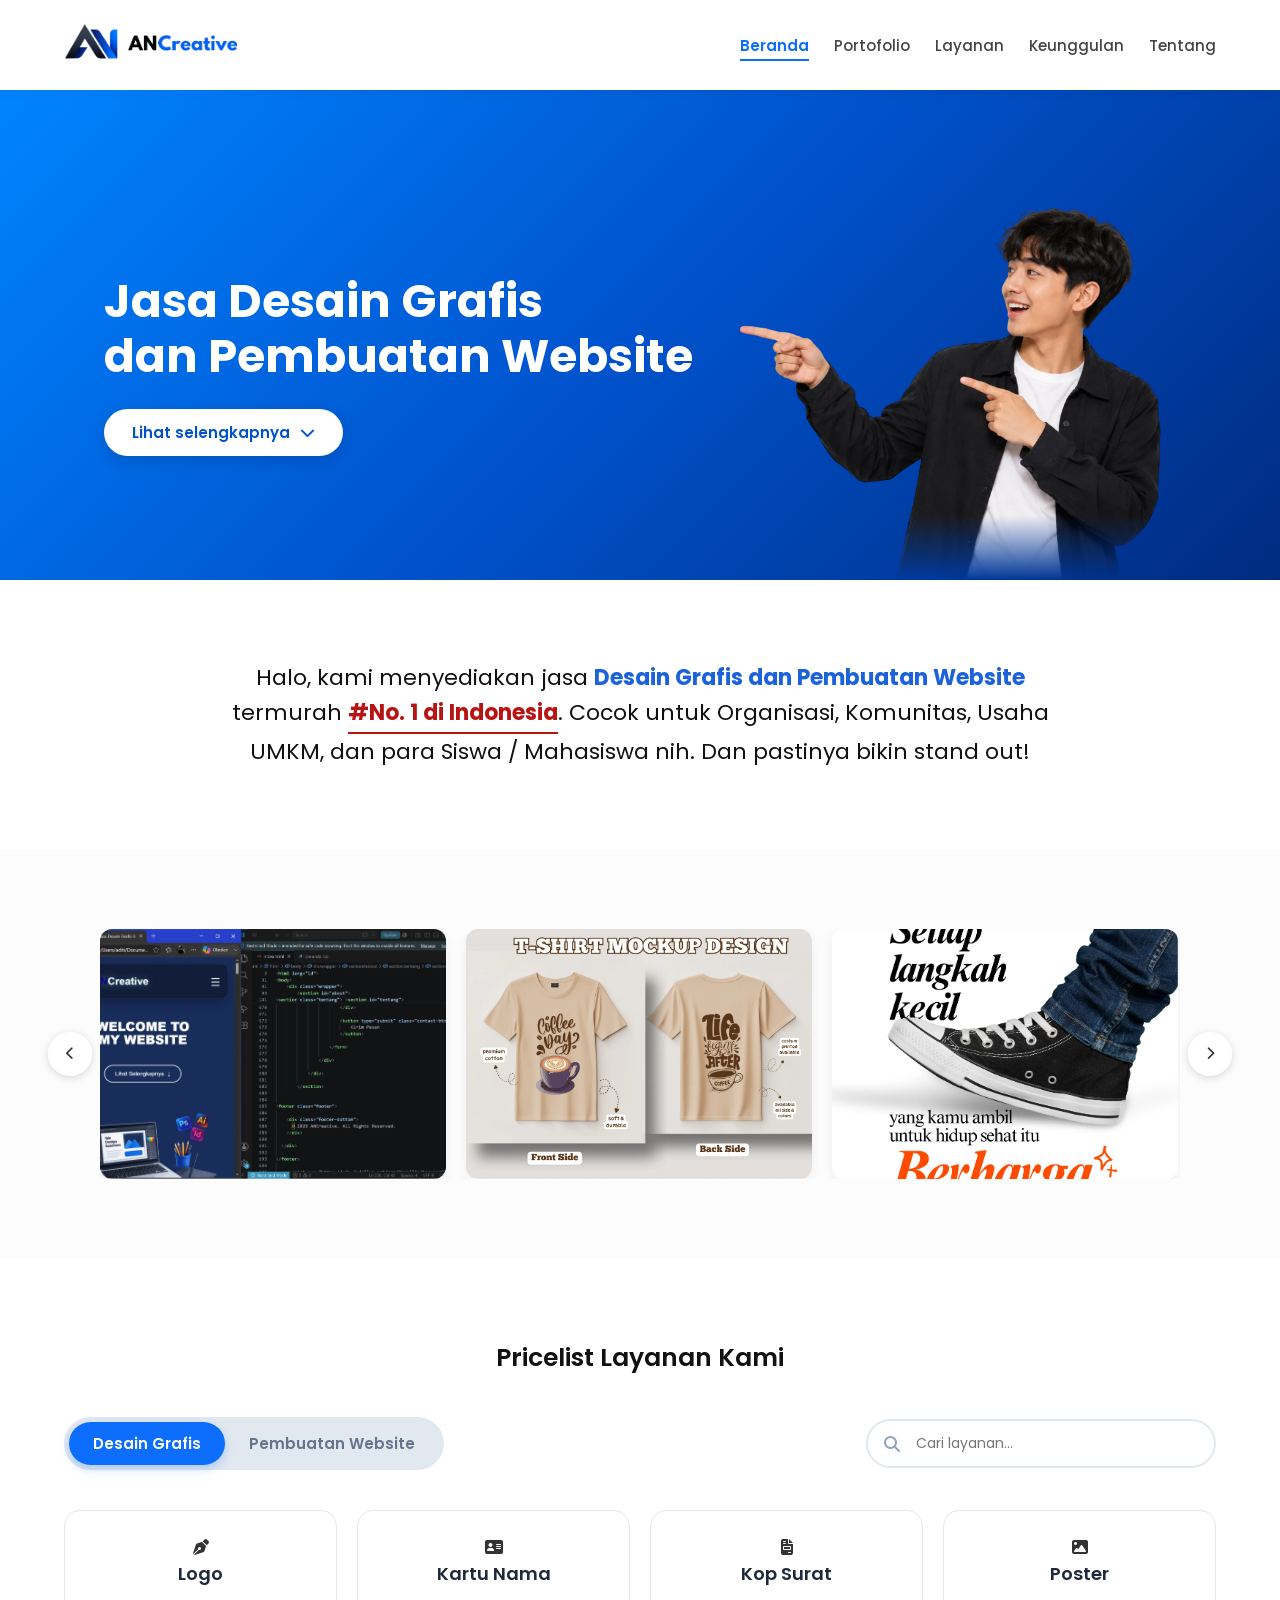
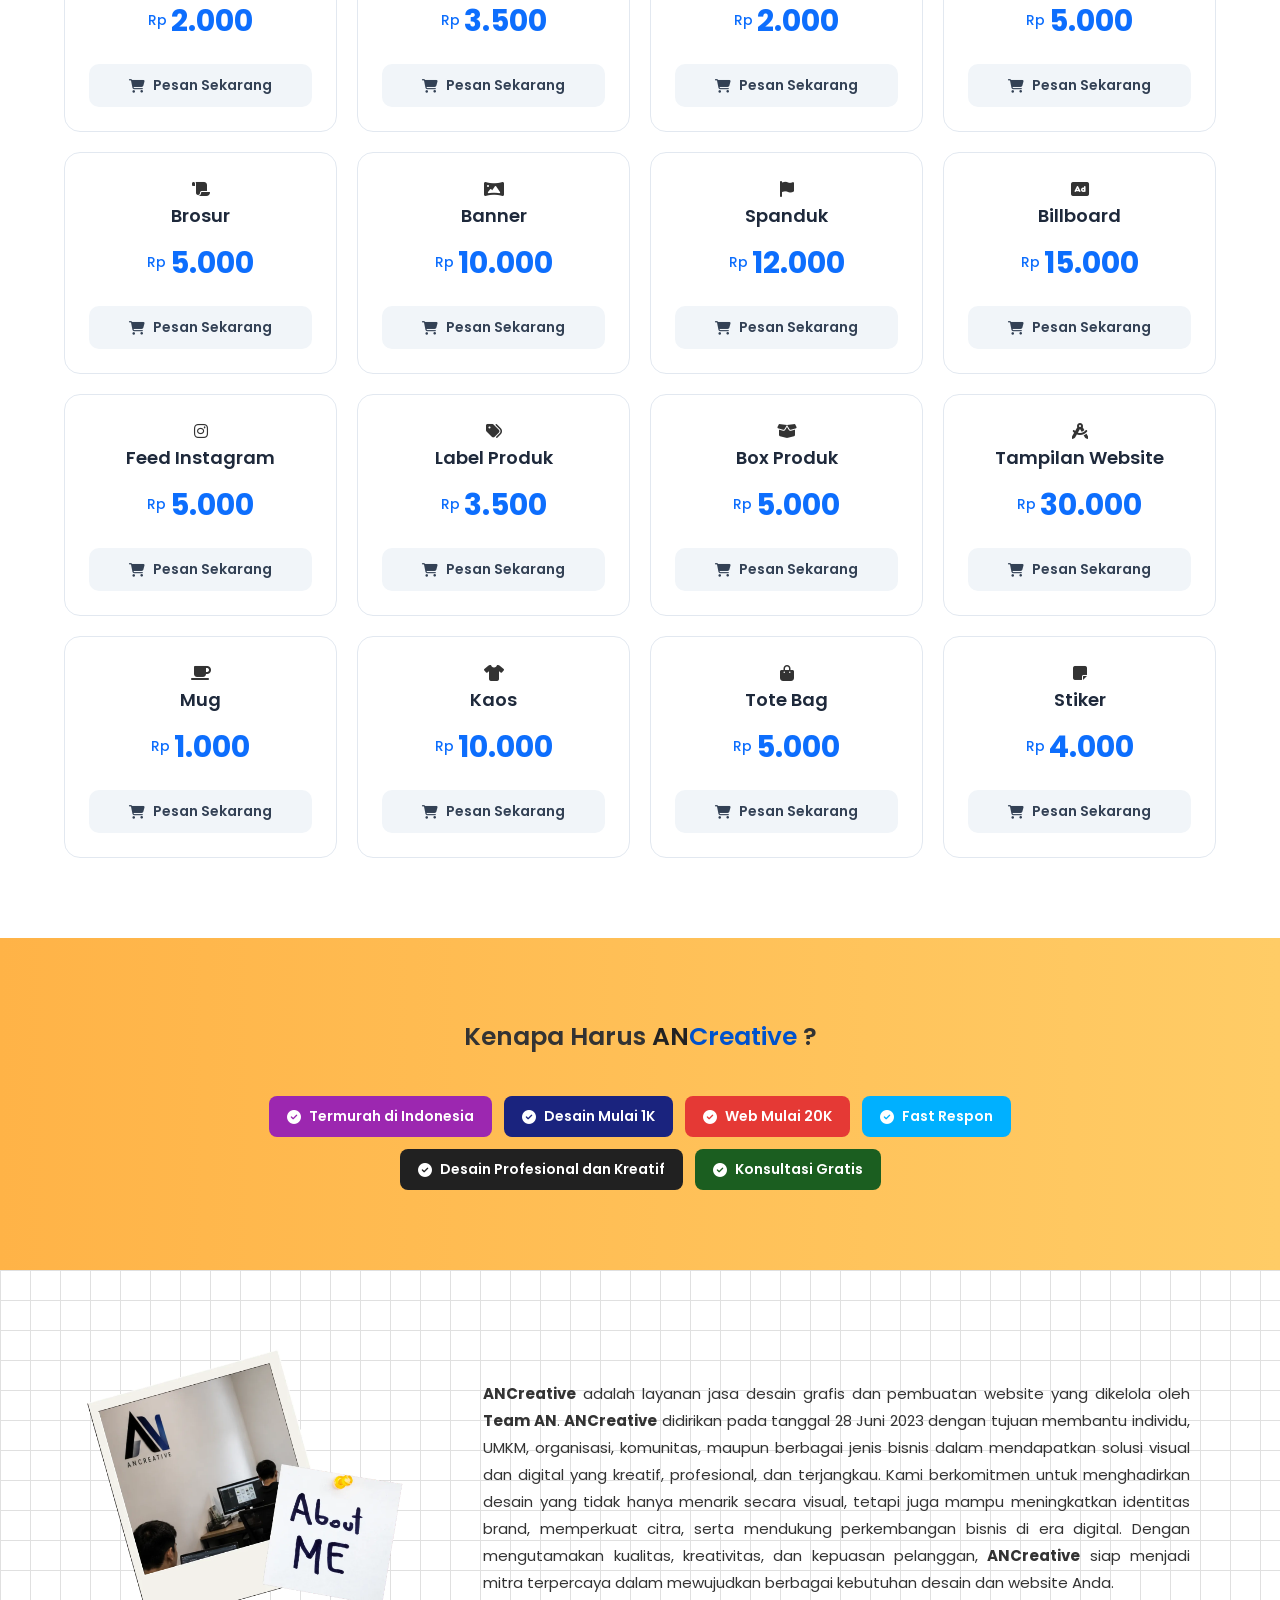
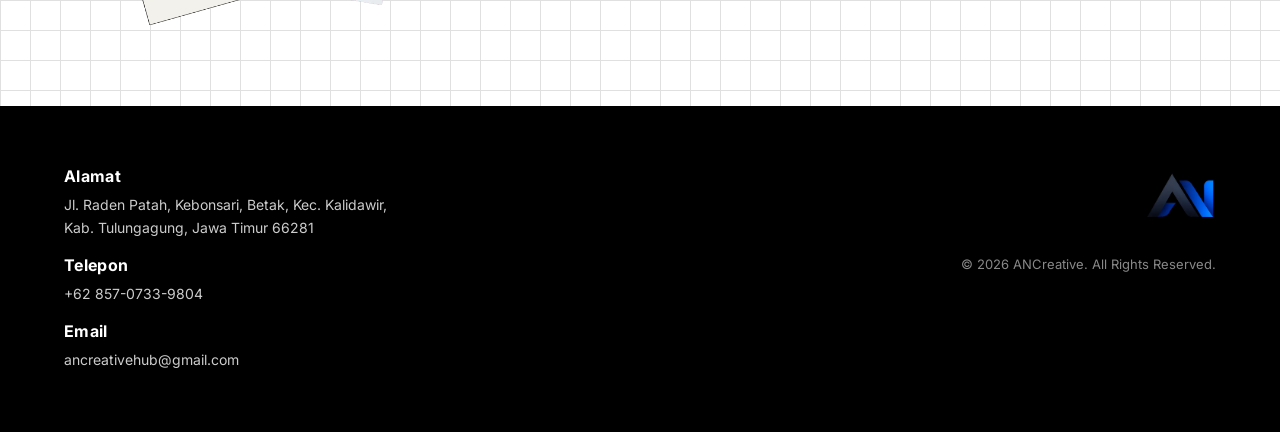
==== commit 130fe6d9: "Update index.html" ====
--- a/index.html
+++ b/index.html
@@ -132,135 +132,195 @@
                     </div>
                 </div>
 
-                <div id="desain-grafis" class="pl-price-panel active">
-                    <div class="pl-card" data-name="logo">
-                        <div class="pl-card-header"><h3>Logo</h3></div>
-                        <div class="pl-card-price"><span class="currency">Rp</span> <span class="amount">2.000</span></div>
-                        <a href="https://wa.me/6285707339804?text=Halo%20Admin%20ANCreative,%20saya%20tertarik%20untuk%20memesan%20layanan%20berikut:%0A%0A%E2%80%A2%20*Layanan:*%20Desain%20Logo%0A%E2%80%A2%20*Harga:*%20Rp%202.000%0A%0AMohon%20diinfokan%20untuk%20langkah%20proses%20selanjutnya.%20Terima%20kasih!" target="_blank" rel="noopener noreferrer" class="pl-btn"><i class="fa-solid fa-cart-shopping"></i> Pesan Sekarang</a>
-                    </div>
-                    <div class="pl-card" data-name="kartu nama">
-                        <div class="pl-card-header"><h3>Kartu Nama</h3></div>
-                        <div class="pl-card-price"><span class="currency">Rp</span> <span class="amount">3.500</span></div>
-                        <a href="https://wa.me/6285707339804?text=Halo%20Admin%20ANCreative,%20saya%20tertarik%20untuk%20memesan%20layanan%20berikut:%0A%0A%E2%80%A2%20*Layanan:*%20Desain%20Kartu%20Nama%0A%E2%80%A2%20*Harga:*%20Rp%203.500%0A%0AMohon%20diinfokan%20untuk%20langkah%20proses%20selanjutnya.%20Terima%20kasih!" target="_blank" rel="noopener noreferrer" class="pl-btn"><i class="fa-solid fa-cart-shopping"></i> Pesan Sekarang</a>
-                    </div>
-                    <div class="pl-card" data-name="kop surat">
-                        <div class="pl-card-header"><h3>Kop Surat</h3></div>
-                        <div class="pl-card-price"><span class="currency">Rp</span> <span class="amount">2.000</span></div>
-                        <a href="https://wa.me/6285707339804?text=Halo%20Admin%20ANCreative,%20saya%20tertarik%20untuk%20memesan%20layanan%20berikut:%0A%0A%E2%80%A2%20*Layanan:*%20Desain%20Kop%20Surat%0A%E2%80%A2%20*Harga:*%20Rp%202.000%0A%0AMohon%20diinfokan%20untuk%20langkah%20proses%20selanjutnya.%20Terima%20kasih!" target="_blank" rel="noopener noreferrer" class="pl-btn"><i class="fa-solid fa-cart-shopping"></i> Pesan Sekarang</a>
-                    </div>
-                    <div class="pl-card" data-name="poster">
-                        <div class="pl-card-header"><h3>Poster</h3></div>
-                        <div class="pl-card-price"><span class="currency">Rp</span> <span class="amount">5.000</span></div>
-                        <a href="https://wa.me/6285707339804?text=Halo%20Admin%20ANCreative,%20saya%20tertarik%20untuk%20memesan%20layanan%20berikut:%0A%0A%E2%80%A2%20*Layanan:*%20Desain%20Poster%0A%E2%80%A2%20*Harga:*%20Rp%205.000%0A%0AMohon%20diinfokan%20untuk%20langkah%20proses%20selanjutnya.%20Terima%20kasih!" target="_blank" rel="noopener noreferrer" class="pl-btn"><i class="fa-solid fa-cart-shopping"></i> Pesan Sekarang</a>
-                    </div>
-                    <div class="pl-card" data-name="brosur">
-                        <div class="pl-card-header"><h3>Brosur</h3></div>
-                        <div class="pl-card-price"><span class="currency">Rp</span> <span class="amount">5.000</span></div>
-                        <a href="https://wa.me/6285707339804?text=Halo%20Admin%20ANCreative,%20saya%20tertarik%20untuk%20memesan%20layanan%20berikut:%0A%0A%E2%80%A2%20*Layanan:*%20Desain%20Brosur%0A%E2%80%A2%20*Harga:*%20Rp%205.000%0A%0AMohon%20diinfokan%20untuk%20langkah%20proses%20selanjutnya.%20Terima%20kasih!" target="_blank" rel="noopener noreferrer" class="pl-btn"><i class="fa-solid fa-cart-shopping"></i> Pesan Sekarang</a>
-                    </div>
-                    <div class="pl-card" data-name="banner">
-                        <div class="pl-card-header"><h3>Banner</h3></div>
-                        <div class="pl-card-price"><span class="currency">Rp</span> <span class="amount">10.000</span></div>
-                        <a href="https://wa.me/6285707339804?text=Halo%20Admin%20ANCreative,%20saya%20tertarik%20untuk%20memesan%20layanan%20berikut:%0A%0A%E2%80%A2%20*Layanan:*%20Desain%20Banner%0A%E2%80%A2%20*Harga:*%20Rp%2010.000%0A%0AMohon%20diinfokan%20untuk%20langkah%20proses%20selanjutnya.%20Terima%20kasih!" target="_blank" rel="noopener noreferrer" class="pl-btn"><i class="fa-solid fa-cart-shopping"></i> Pesan Sekarang</a>
-                    </div>
-                    <div class="pl-card" data-name="spanduk">
-                        <div class="pl-card-header"><h3>Spanduk</h3></div>
-                        <div class="pl-card-price"><span class="currency">Rp</span> <span class="amount">12.000</span></div>
-                        <a href="https://wa.me/6285707339804?text=Halo%20Admin%20ANCreative,%20saya%20tertarik%20untuk%20memesan%20layanan%20berikut:%0A%0A%E2%80%A2%20*Layanan:*%20Desain%20Spanduk%0A%E2%80%A2%20*Harga:*%20Rp%2012.000%0A%0AMohon%20diinfokan%20untuk%20langkah%20proses%20selanjutnya.%20Terima%20kasih!" target="_blank" rel="noopener noreferrer" class="pl-btn"><i class="fa-solid fa-cart-shopping"></i> Pesan Sekarang</a>
-                    </div>
-                    <div class="pl-card" data-name="billboard">
-                        <div class="pl-card-header"><h3>Billboard</h3></div>
-                        <div class="pl-card-price"><span class="currency">Rp</span> <span class="amount">15.000</span></div>
-                        <a href="https://wa.me/6285707339804?text=Halo%20Admin%20ANCreative,%20saya%20tertarik%20untuk%20memesan%20layanan%20berikut:%0A%0A%E2%80%A2%20*Layanan:*%20Desain%20Billboard%0A%E2%80%A2%20*Harga:*%20Rp%2015.000%0A%0AMohon%20diinfokan%20untuk%20langkah%20proses%20selanjutnya.%20Terima%20kasih!" target="_blank" rel="noopener noreferrer" class="pl-btn"><i class="fa-solid fa-cart-shopping"></i> Pesan Sekarang</a>
-                    </div>
-                    <div class="pl-card" data-name="feed instagram">
-                        <div class="pl-card-header"><h3>Feed Instagram</h3></div>
-                        <div class="pl-card-price"><span class="currency">Rp</span> <span class="amount">5.000</span></div>
-                        <a href="https://wa.me/6285707339804?text=Halo%20Admin%20ANCreative,%20saya%20tertarik%20untuk%20memesan%20layanan%20berikut:%0A%0A%E2%80%A2%20*Layanan:*%20Desain%20Feed%20Instagram%0A%E2%80%A2%20*Harga:*%20Rp%205.000%0A%0AMohon%20diinfokan%20untuk%20langkah%20proses%20selanjutnya.%20Terima%20kasih!" target="_blank" rel="noopener noreferrer" class="pl-btn"><i class="fa-solid fa-cart-shopping"></i> Pesan Sekarang</a>
-                    </div>
-                    <div class="pl-card" data-name="label produk">
-                        <div class="pl-card-header"><h3>Label Produk</h3></div>
-                        <div class="pl-card-price"><span class="currency">Rp</span> <span class="amount">3.500</span></div>
-                        <a href="https://wa.me/6285707339804?text=Halo%20Admin%20ANCreative,%20saya%20tertarik%20untuk%20memesan%20layanan%20berikut:%0A%0A%E2%80%A2%20*Layanan:*%20Desain%20Label%20Produk%0A%E2%80%A2%20*Harga:*%20Rp%203.500%0A%0AMohon%20diinfokan%20untuk%20langkah%20proses%20selanjutnya.%20Terima%20kasih!" target="_blank" rel="noopener noreferrer" class="pl-btn"><i class="fa-solid fa-cart-shopping"></i> Pesan Sekarang</a>
-                    </div>
-                    <div class="pl-card" data-name="box produk">
-                        <div class="pl-card-header"><h3>Box Produk</h3></div>
-                        <div class="pl-card-price"><span class="currency">Rp</span> <span class="amount">5.000</span></div>
-                        <a href="https://wa.me/6285707339804?text=Halo%20Admin%20ANCreative,%20saya%20tertarik%20untuk%20memesan%20layanan%20berikut:%0A%0A%E2%80%A2%20*Layanan:*%20Desain%20Box%20Produk%0A%E2%80%A2%20*Harga:*%20Rp%205.000%0A%0AMohon%20diinfokan%20untuk%20langkah%20proses%20selanjutnya.%20Terima%20kasih!" target="_blank" rel="noopener noreferrer" class="pl-btn"><i class="fa-solid fa-cart-shopping"></i> Pesan Sekarang</a>
-                    </div>
-                    <div class="pl-card" data-name="tampilan website UI UX">
-                        <div class="pl-card-header"><h3>Tampilan Website</h3></div>
-                        <div class="pl-card-price"><span class="currency">Rp</span> <span class="amount">30.000</span></div>
-                        <a href="https://wa.me/6285707339804?text=Halo%20Admin%20ANCreative,%20saya%20tertarik%20untuk%20memesan%20layanan%20berikut:%0A%0A%E2%80%A2%20*Layanan:*%20Desain%20Tampilan%20Website%0A%E2%80%A2%20*Harga:*%20Rp%2030.000%0A%0AMohon%20diinfokan%20untuk%20langkah%20proses%20selanjutnya.%20Terima%20kasih!" target="_blank" rel="noopener noreferrer" class="pl-btn"><i class="fa-solid fa-cart-shopping"></i> Pesan Sekarang</a>
-                    </div>
-                    <div class="pl-card" data-name="mug">
-                        <div class="pl-card-header"><h3>Mug</h3></div>
-                        <div class="pl-card-price"><span class="currency">Rp</span> <span class="amount">1.000</span></div>
-                        <a href="https://wa.me/6285707339804?text=Halo%20Admin%20ANCreative,%20saya%20tertarik%20untuk%20memesan%20layanan%20berikut:%0A%0A%E2%80%A2%20*Layanan:*%20Desain%20Mug%0A%E2%80%A2%20*Harga:*%20Rp%201.000%0A%0AMohon%20diinfokan%20untuk%20langkah%20proses%20selanjutnya.%20Terima%20kasih!" target="_blank" rel="noopener noreferrer" class="pl-btn"><i class="fa-solid fa-cart-shopping"></i> Pesan Sekarang</a>
-                    </div>
-                    <div class="pl-card" data-name="kaos">
-                        <div class="pl-card-header"><h3>Kaos</h3></div>
-                        <div class="pl-card-price"><span class="currency">Rp</span> <span class="amount">10.000</span></div>
-                        <a href="https://wa.me/6285707339804?text=Halo%20Admin%20ANCreative,%20saya%20tertarik%20untuk%20memesan%20layanan%20berikut:%0A%0A%E2%80%A2%20*Layanan:*%20Desain%20Kaos%0A%E2%80%A2%20*Harga:*%20Rp%2010.000%0A%0AMohon%20diinfokan%20untuk%20langkah%20proses%20selanjutnya.%20Terima%20kasih!" target="_blank" rel="noopener noreferrer" class="pl-btn"><i class="fa-solid fa-cart-shopping"></i> Pesan Sekarang</a>
-                    </div>
-                    <div class="pl-card" data-name="tote bag">
-                        <div class="pl-card-header"><h3>Tote Bag</h3></div>
-                        <div class="pl-card-price"><span class="currency">Rp</span> <span class="amount">5.000</span></div>
-                        <a href="https://wa.me/6285707339804?text=Halo%20Admin%20ANCreative,%20saya%20tertarik%20untuk%20memesan%20layanan%20berikut:%0A%0A%E2%80%A2%20*Layanan:*%20Desain%20Tote%20Bag%0A%E2%80%A2%20*Harga:*%20Rp%205.000%0A%0AMohon%20diinfokan%20untuk%20langkah%20proses%20selanjutnya.%20Terima%20kasih!" target="_blank" rel="noopener noreferrer" class="pl-btn"><i class="fa-solid fa-cart-shopping"></i> Pesan Sekarang</a>
-                    </div>
-                    <div class="pl-card" data-name="stiker">
-                        <div class="pl-card-header"><h3>Stiker</h3></div>
-                        <div class="pl-card-price"><span class="currency">Rp</span> <span class="amount">4.000</span></div>
-                        <a href="https://wa.me/6285707339804?text=Halo%20Admin%20ANCreative,%20saya%20tertarik%20untuk%20memesan%20layanan%20berikut:%0A%0A%E2%80%A2%20*Layanan:*%20Desain%20Stiker%0A%E2%80%A2%20*Harga:*%20Rp%204.000%0A%0AMohon%20diinfokan%20untuk%20langkah%20proses%20selanjutnya.%20Terima%20kasih!" target="_blank" rel="noopener noreferrer" class="pl-btn"><i class="fa-solid fa-cart-shopping"></i> Pesan Sekarang</a>
-                    </div>
-                    <div class="pl-card custom-card">
-                        <div>
-                            <h3>Request Custom</h3>
-                            <p>Punya kebutuhan desain lain? Konsultasikan dengan kami.</p>
-                        </div>
-                        <a href="https://wa.me/6285707339804?text=Halo%20Admin%20ANCreative,%20saya%20ingin%20konsultasi%20request%20custom%20desain" target="_blank" rel="noopener noreferrer" class="pl-btn"><i class="fa-brands fa-whatsapp"></i> Hubungi Kami</a>
-                    </div>
-                </div>
-
-                <div id="pembuatan-website" class="pl-price-panel">
-                    <div class="pl-card" data-name="website company profile perusahaan">
-                        <div class="pl-card-header"><h3>Website Company Profile</h3></div>
-                        <div class="pl-card-price"><span class="currency">Rp</span> <span class="amount">35.000</span></div>
-                        <a href="https://wa.me/6285707339804?text=Halo%20Admin%20ANCreative,%20saya%20tertarik%20untuk%20memesan%20layanan%20berikut:%0A%0A%E2%80%A2%20*Layanan:*%20Website%20Company%20Profile%0A%E2%80%A2%20*Harga:*%20Rp%2035.000%0A%0AMohon%20diinfokan%20untuk%20langkah%20proses%20selanjutnya.%20Terima%20kasih!" target="_blank" rel="noopener noreferrer" class="pl-btn"><i class="fa-solid fa-cart-shopping"></i> Pesan Sekarang</a>
-                    </div>
-                    <div class="pl-card" data-name="landing page">
-                        <div class="pl-card-header"><h3>Landing Page</h3></div>
-                        <div class="pl-card-price"><span class="currency">Rp</span> <span class="amount">20.000</span></div>
-                        <a href="https://wa.me/6285707339804?text=Halo%20Admin%20ANCreative,%20saya%20tertarik%20untuk%20memesan%20layanan%20berikut:%0A%0A%E2%80%A2%20*Layanan:*%20Landing%20Page%0A%E2%80%A2%20*Harga:*%20Rp%2020.000%0A%0AMohon%20diinfokan%20untuk%20langkah%20proses%20selanjutnya.%20Terima%20kasih!" target="_blank" rel="noopener noreferrer" class="pl-btn"><i class="fa-solid fa-cart-shopping"></i> Pesan Sekarang</a>
-                    </div>
-                    <div class="pl-card" data-name="website portofolio">
-                        <div class="pl-card-header"><h3>Website Portofolio</h3></div>
-                        <div class="pl-card-price"><span class="currency">Rp</span> <span class="amount">20.000</span></div>
-                        <a href="https://wa.me/6285707339804?text=Halo%20Admin%20ANCreative,%20saya%20tertarik%20untuk%20memesan%20layanan%20berikut:%0A%0A%E2%80%A2%20*Layanan:*%20Website%20Portofolio%0A%E2%80%A2%20*Harga:*%20Rp%2020.000%0A%0AMohon%20diinfokan%20untuk%20langkah%20proses%20selanjutnya.%20Terima%20kasih!" target="_blank" rel="noopener noreferrer" class="pl-btn"><i class="fa-solid fa-cart-shopping"></i> Pesan Sekarang</a>
-                    </div>
-                    <div class="pl-card" data-name="website sekolah">
-                        <div class="pl-card-header"><h3>Website School</h3></div>
-                        <div class="pl-card-price"><span class="currency">Rp</span> <span class="amount">30.000</span></div>
-                        <a href="https://wa.me/6285707339804?text=Halo%20Admin%20ANCreative,%20saya%20tertarik%20untuk%20memesan%20layanan%20berikut:%0A%0A%E2%80%A2%20*Layanan:*%20Website%20Sekolah%0A%E2%80%A2%20*Harga:*%20Rp%2030.000%0A%0AMohon%20diinfokan%20untuk%20langkah%20proses%20selanjutnya.%20Terima%20kasih!" target="_blank" rel="noopener noreferrer" class="pl-btn"><i class="fa-solid fa-cart-shopping"></i> Pesan Sekarang</a>
-                    </div>
-                    <div class="pl-card" data-name="website organisasi komunitas">
-                        <div class="pl-card-header"><h3>Website Organisasi / Komunitas</h3></div>
-                        <div class="pl-card-price"><span class="currency">Rp</span> <span class="amount">35.000</span></div>
-                        <a href="https://wa.me/6285707339804?text=Halo%20Admin%20ANCreative,%20saya%20tertarik%20untuk%20memesan%20layanan%20berikut:%0A%0A%E2%80%A2%20*Layanan:*%20Website%20Organisasi%20%2F%20Komunitas%0A%E2%80%A2%20*Harga:*%20Rp%2035.000%0A%0AMohon%20diinfokan%20untuk%20langkah%20proses%20selanjutnya.%20Terima%20kasih!" target="_blank" rel="noopener noreferrer" class="pl-btn"><i class="fa-solid fa-cart-shopping"></i> Pesan Sekarang</a>
-                    </div>
-                    <div class="pl-card" data-name="website event acara">
-                        <div class="pl-card-header"><h3>Website Event</h3></div>
-                        <div class="pl-card-price"><span class="currency">Rp</span> <span class="amount">25.000</span></div>
-                        <a href="https://wa.me/6285707339804?text=Halo%20Admin%20ANCreative,%20saya%20tertarik%20untuk%20memesan%20layanan%20berikut:%0A%0A%E2%80%A2%20*Layanan:*%20Website%20Event%0A%E2%80%A2%20*Harga:*%20Rp%2025.000%0A%0AMohon%20diinfokan%20untuk%20langkah%20proses%20selanjutnya.%20Terima%20kasih!" target="_blank" rel="noopener noreferrer" class="pl-btn"><i class="fa-solid fa-cart-shopping"></i> Pesan Sekarang</a>
-                    </div>
-                    <div class="pl-card custom-card">
-                        <div>
-                            <h3>Request Custom</h3>
-                            <p>Butuh sistem web custom atau e-commerce? Hubungi kami.</p>
-                        </div>
-                        <a href="https://wa.me/6285707339804?text=Halo%20Admin%20ANCreative,%20saya%20ingin%20konsultasi%20request%20custom%20website" target="_blank" rel="noopener noreferrer" class="pl-btn"><i class="fa-brands fa-whatsapp"></i> Hubungi Kami</a>
-                    </div>
-                </div>
+                <!-- ==========================================
+     TAB DESAIN GRAFIS
+     ========================================== -->
+<div id="desain-grafis" class="pl-price-panel active">
+    <div class="pl-card" data-name="logo">
+        <div class="pl-card-header">
+            <i class="fa-solid fa-pen-nib pl-card-icon"></i>
+            <h3>Logo</h3>
+        </div>
+        <div class="pl-card-price"><span class="currency">Rp</span> <span class="amount">2.000</span></div>
+        <a href="..." target="_blank" rel="noopener noreferrer" class="pl-btn"><i class="fa-solid fa-cart-shopping"></i> Pesan Sekarang</a>
+    </div>
+    <div class="pl-card" data-name="kartu nama">
+        <div class="pl-card-header">
+            <i class="fa-solid fa-address-card pl-card-icon"></i>
+            <h3>Kartu Nama</h3>
+        </div>
+        <div class="pl-card-price"><span class="currency">Rp</span> <span class="amount">3.500</span></div>
+        <a href="..." target="_blank" rel="noopener noreferrer" class="pl-btn"><i class="fa-solid fa-cart-shopping"></i> Pesan Sekarang</a>
+    </div>
+    <div class="pl-card" data-name="kop surat">
+        <div class="pl-card-header">
+            <i class="fa-solid fa-file-invoice pl-card-icon"></i>
+            <h3>Kop Surat</h3>
+        </div>
+        <div class="pl-card-price"><span class="currency">Rp</span> <span class="amount">2.000</span></div>
+        <a href="..." target="_blank" rel="noopener noreferrer" class="pl-btn"><i class="fa-solid fa-cart-shopping"></i> Pesan Sekarang</a>
+    </div>
+    <div class="pl-card" data-name="poster">
+        <div class="pl-card-header">
+            <i class="fa-solid fa-image pl-card-icon"></i>
+            <h3>Poster</h3>
+        </div>
+        <div class="pl-card-price"><span class="currency">Rp</span> <span class="amount">5.000</span></div>
+        <a href="..." target="_blank" rel="noopener noreferrer" class="pl-btn"><i class="fa-solid fa-cart-shopping"></i> Pesan Sekarang</a>
+    </div>
+    <div class="pl-card" data-name="brosur">
+        <div class="pl-card-header">
+            <i class="fa-solid fa-scroll pl-card-icon"></i>
+            <h3>Brosur</h3>
+        </div>
+        <div class="pl-card-price"><span class="currency">Rp</span> <span class="amount">5.000</span></div>
+        <a href="..." target="_blank" rel="noopener noreferrer" class="pl-btn"><i class="fa-solid fa-cart-shopping"></i> Pesan Sekarang</a>
+    </div>
+    <div class="pl-card" data-name="banner">
+        <div class="pl-card-header">
+            <i class="fa-solid fa-panorama pl-card-icon"></i>
+            <h3>Banner</h3>
+        </div>
+        <div class="pl-card-price"><span class="currency">Rp</span> <span class="amount">10.000</span></div>
+        <a href="..." target="_blank" rel="noopener noreferrer" class="pl-btn"><i class="fa-solid fa-cart-shopping"></i> Pesan Sekarang</a>
+    </div>
+    <div class="pl-card" data-name="spanduk">
+        <div class="pl-card-header">
+            <i class="fa-solid fa-flag pl-card-icon"></i>
+            <h3>Spanduk</h3>
+        </div>
+        <div class="pl-card-price"><span class="currency">Rp</span> <span class="amount">12.000</span></div>
+        <a href="..." target="_blank" rel="noopener noreferrer" class="pl-btn"><i class="fa-solid fa-cart-shopping"></i> Pesan Sekarang</a>
+    </div>
+    <div class="pl-card" data-name="billboard">
+        <div class="pl-card-header">
+            <i class="fa-solid fa-ad pl-card-icon"></i>
+            <h3>Billboard</h3>
+        </div>
+        <div class="pl-card-price"><span class="currency">Rp</span> <span class="amount">15.000</span></div>
+        <a href="..." target="_blank" rel="noopener noreferrer" class="pl-btn"><i class="fa-solid fa-cart-shopping"></i> Pesan Sekarang</a>
+    </div>
+    <div class="pl-card" data-name="feed instagram">
+        <div class="pl-card-header">
+            <i class="fa-brands fa-instagram pl-card-icon"></i>
+            <h3>Feed Instagram</h3>
+        </div>
+        <div class="pl-card-price"><span class="currency">Rp</span> <span class="amount">5.000</span></div>
+        <a href="..." target="_blank" rel="noopener noreferrer" class="pl-btn"><i class="fa-solid fa-cart-shopping"></i> Pesan Sekarang</a>
+    </div>
+    <div class="pl-card" data-name="label produk">
+        <div class="pl-card-header">
+            <i class="fa-solid fa-tags pl-card-icon"></i>
+            <h3>Label Produk</h3>
+        </div>
+        <div class="pl-card-price"><span class="currency">Rp</span> <span class="amount">3.500</span></div>
+        <a href="..." target="_blank" rel="noopener noreferrer" class="pl-btn"><i class="fa-solid fa-cart-shopping"></i> Pesan Sekarang</a>
+    </div>
+    <div class="pl-card" data-name="box produk">
+        <div class="pl-card-header">
+            <i class="fa-solid fa-box-open pl-card-icon"></i>
+            <h3>Box Produk</h3>
+        </div>
+        <div class="pl-card-price"><span class="currency">Rp</span> <span class="amount">5.000</span></div>
+        <a href="..." target="_blank" rel="noopener noreferrer" class="pl-btn"><i class="fa-solid fa-cart-shopping"></i> Pesan Sekarang</a>
+    </div>
+    <div class="pl-card" data-name="tampilan website UI UX">
+        <div class="pl-card-header">
+            <i class="fa-solid fa-compass-drafting pl-card-icon"></i>
+            <h3>Tampilan Website</h3>
+        </div>
+        <div class="pl-card-price"><span class="currency">Rp</span> <span class="amount">30.000</span></div>
+        <a href="..." target="_blank" rel="noopener noreferrer" class="pl-btn"><i class="fa-solid fa-cart-shopping"></i> Pesan Sekarang</a>
+    </div>
+    <div class="pl-card" data-name="mug">
+        <div class="pl-card-header">
+            <i class="fa-solid fa-mug-saucer pl-card-icon"></i>
+            <h3>Mug</h3>
+        </div>
+        <div class="pl-card-price"><span class="currency">Rp</span> <span class="amount">1.000</span></div>
+        <a href="..." target="_blank" rel="noopener noreferrer" class="pl-btn"><i class="fa-solid fa-cart-shopping"></i> Pesan Sekarang</a>
+    </div>
+    <div class="pl-card" data-name="kaos">
+        <div class="pl-card-header">
+            <i class="fa-solid fa-shirt pl-card-icon"></i>
+            <h3>Kaos</h3>
+        </div>
+        <div class="pl-card-price"><span class="currency">Rp</span> <span class="amount">10.000</span></div>
+        <a href="..." target="_blank" rel="noopener noreferrer" class="pl-btn"><i class="fa-solid fa-cart-shopping"></i> Pesan Sekarang</a>
+    </div>
+    <div class="pl-card" data-name="tote bag">
+        <div class="pl-card-header">
+            <i class="fa-solid fa-bag-shopping pl-card-icon"></i>
+            <h3>Tote Bag</h3>
+        </div>
+        <div class="pl-card-price"><span class="currency">Rp</span> <span class="amount">5.000</span></div>
+        <a href="..." target="_blank" rel="noopener noreferrer" class="pl-btn"><i class="fa-solid fa-cart-shopping"></i> Pesan Sekarang</a>
+    </div>
+    <div class="pl-card" data-name="stiker">
+        <div class="pl-card-header">
+            <i class="fa-solid fa-note-sticky pl-card-icon"></i>
+            <h3>Stiker</h3>
+        </div>
+        <div class="pl-card-price"><span class="currency">Rp</span> <span class="amount">4.000</span></div>
+        <a href="..." target="_blank" rel="noopener noreferrer" class="pl-btn"><i class="fa-solid fa-cart-shopping"></i> Pesan Sekarang</a>
+    </div>
+    <!-- Custom card dibiarkan default -->
+</div>
+
+<!-- ==========================================
+     TAB PEMBUATAN WEBSITE
+     ========================================== -->
+<div id="pembuatan-website" class="pl-price-panel">
+    <div class="pl-card" data-name="website company profile perusahaan">
+        <div class="pl-card-header">
+            <i class="fa-solid fa-building pl-card-icon"></i>
+            <h3>Website Company Profile</h3>
+        </div>
+        <div class="pl-card-price"><span class="currency">Rp</span> <span class="amount">35.000</span></div>
+        <a href="..." target="_blank" rel="noopener noreferrer" class="pl-btn"><i class="fa-solid fa-cart-shopping"></i> Pesan Sekarang</a>
+    </div>
+    <div class="pl-card" data-name="landing page">
+        <div class="pl-card-header">
+            <i class="fa-solid fa-browser pl-card-icon"></i>
+            <h3>Landing Page</h3>
+        </div>
+        <div class="pl-card-price"><span class="currency">Rp</span> <span class="amount">20.000</span></div>
+        <a href="..." target="_blank" rel="noopener noreferrer" class="pl-btn"><i class="fa-solid fa-cart-shopping"></i> Pesan Sekarang</a>
+    </div>
+    <div class="pl-card" data-name="website portofolio">
+        <div class="pl-card-header">
+            <i class="fa-solid fa-id-badge pl-card-icon"></i>
+            <h3>Website Portofolio</h3>
+        </div>
+        <div class="pl-card-price"><span class="currency">Rp</span> <span class="amount">20.000</span></div>
+        <a href="..." target="_blank" rel="noopener noreferrer" class="pl-btn"><i class="fa-solid fa-cart-shopping"></i> Pesan Sekarang</a>
+    </div>
+    <div class="pl-card" data-name="website sekolah">
+        <div class="pl-card-header">
+            <i class="fa-solid fa-school pl-card-icon"></i>
+            <h3>Website School</h3>
+        </div>
+        <div class="pl-card-price"><span class="currency">Rp</span> <span class="amount">30.000</span></div>
+        <a href="..." target="_blank" rel="noopener noreferrer" class="pl-btn"><i class="fa-solid fa-cart-shopping"></i> Pesan Sekarang</a>
+    </div>
+    <div class="pl-card" data-name="website organisasi komunitas">
+        <div class="pl-card-header">
+            <i class="fa-solid fa-users pl-card-icon"></i>
+            <h3>Website Organisasi / Komunitas</h3>
+        </div>
+        <div class="pl-card-price"><span class="currency">Rp</span> <span class="amount">35.000</span></div>
+        <a href="..." target="_blank" rel="noopener noreferrer" class="pl-btn"><i class="fa-solid fa-cart-shopping"></i> Pesan Sekarang</a>
+    </div>
+    <div class="pl-card" data-name="website event acara">
+        <div class="pl-card-header">
+            <i class="fa-solid fa-calendar-days pl-card-icon"></i>
+            <h3>Website Event</h3>
+        </div>
+        <div class="pl-card-price"><span class="currency">Rp</span> <span class="amount">25.000</span></div>
+        <a href="..." target="_blank" rel="noopener noreferrer" class="pl-btn"><i class="fa-solid fa-cart-shopping"></i> Pesan Sekarang</a>
+    </div>
+    <!-- Custom card dibiarkan default -->
+</div>
 
                 <div class="pl-no-results" id="pl-noResults">
                     <i class="fa-solid fa-magnifying-glass"></i>
--- a/beranda.css
+++ b/beranda.css
@@ -0,0 +1,878 @@
+/* ==========================================
+   FONTS IMPORT (Poppins, Schoolbell, & Inter)
+   ========================================== */
+@import url('https://fonts.googleapis.com/css2?family=Poppins:wght@300;400;500;600;700&family=Inter:wght@400;700&family=Schoolbell&display=swap');
+
+/* ==========================================
+   ANIMATION KEYFRAMES & HARDWARE ACCELERATION
+   ========================================== */
+@keyframes fadeInUp {
+    from {
+        opacity: 0;
+        transform: translateY(20px);
+    }
+    to {
+        opacity: 1;
+        transform: translateY(0);
+    }
+}
+
+/* Base Style Scroll Animation (Super Smooth) */
+.scroll-animate {
+    opacity: 0;
+    will-change: transform, opacity;
+    transform: translateZ(0); /* Force GPU Rendering */
+    transition: opacity 0.8s cubic-bezier(0.25, 1, 0.5, 1), 
+                transform 0.8s cubic-bezier(0.25, 1, 0.5, 1);
+}
+
+/* Variasi Animasi 1: Fade Up */
+.scroll-animate.fade-up {
+    transform: translateY(40px);
+}
+
+/* Variasi Animasi 2: Scale Up (Portofolio) */
+.scroll-animate.scale-up {
+    transform: scale(0.95);
+}
+
+/* Variasi Animasi 3: Slide In (Tentang) */
+.scroll-animate.slide-in {
+    transform: translateX(-30px);
+}
+
+/* State saat element sudah terlihat di layar */
+.scroll-animate.animated {
+    opacity: 1;
+    transform: translateY(0) scale(1) translateX(0);
+}
+
+/* Delay staggered untuk elemen sebaris */
+.delay-1 { transition-delay: 0.1s; }
+.delay-2 { transition-delay: 0.2s; }
+.delay-3 { transition-delay: 0.3s; }
+
+/* ==========================================
+   RESET & BASE STYLES
+   ========================================== */
+* {
+    margin: 0;
+    padding: 0;
+    box-sizing: border-box;
+}
+
+html {
+    scroll-behavior: smooth;
+}
+
+#beranda,
+#portofolio,
+#layanan,
+#keunggulan,
+#tentang,
+section {
+    scroll-margin-top: 90px;
+}
+
+body {
+    font-family: 'Poppins', sans-serif;
+    color: #333;
+    background-color: #ffffff;
+    overflow-x: hidden;
+    padding-top: 90px;
+    text-rendering: optimizeLegibility;
+    -webkit-font-smoothing: antialiased;
+}
+
+.container {
+    width: 90%;
+    max-width: 1200px;
+    margin: 0 auto;
+}
+
+img {
+    max-width: 100%;
+    height: auto;
+    display: block;
+}
+
+/* ==========================================
+   NAVBAR SECTION
+   ========================================== */
+.navbar {
+    background: #ffffff;
+    box-shadow: 0 2px 10px rgba(0,0,0,0.05);
+    position: fixed; 
+    top: 0;
+    left: 0;         
+    width: 100%;     
+    z-index: 1000;
+    height: 90px;
+    display: flex;
+    align-items: center;
+    animation: fadeInUp 0.5s ease-out forwards;
+}
+
+.nav-container {
+    display: flex;
+    justify-content: space-between;
+    align-items: center;
+    padding: 0 5%;
+    width: 100%;
+    max-width: 1400px;
+    margin: 0 auto;
+}
+
+.navbar .logo-img {
+    height: 55px;
+    width: auto;  
+    display: block;
+    transition: transform 0.3s ease;
+}
+
+.navbar .logo-img:hover {
+    transform: scale(1.05);
+}
+
+.nav-menu {
+    display: flex;
+    list-style: none;
+    gap: 25px;
+    align-items: center;
+}
+
+.menu-toggle {
+    display: none;
+    flex-direction: column;
+    justify-content: space-between;
+    cursor: pointer;
+    background: none;
+    border: none;
+    width: 24px;
+    height: 18px;
+    position: relative;
+    z-index: 1001;
+}
+
+.menu-toggle .bar {
+    display: block;
+    height: 3px;
+    width: 100%;
+    background-color: #333;
+    border-radius: 3px;
+    transition: all 0.3s ease;
+    position: absolute;
+}
+
+.menu-toggle .bar:nth-child(1) { top: 0; }
+.menu-toggle .bar:nth-child(2) { top: 7.5px; }
+.menu-toggle .bar:nth-child(3) { top: 15px; }
+
+.menu-toggle.is-active .bar:nth-child(1) {
+    top: 7.5px;
+    transform: rotate(45deg);
+}
+
+.menu-toggle.is-active .bar:nth-child(2) {
+    opacity: 0;
+    transform: translateX(-10px);
+}
+
+.menu-toggle.is-active .bar:nth-child(3) {
+    top: 7.5px;
+    transform: rotate(-45deg);
+}
+
+.nav-menu a {
+    color: #444;
+    text-decoration: none;
+    position: relative;
+    padding: 5px 0;
+    font-size: 15px;
+    font-weight: 500;
+    transition: color 0.3s ease;
+}
+
+.nav-menu a::after {
+    content: '';
+    position: absolute;
+    width: 0;
+    height: 2px;
+    bottom: 0;
+    left: 0;
+    background-color: #0d6efd;
+    transition: width 0.3s ease;
+}
+
+.nav-menu a:hover {
+    color: #0d6efd;
+}
+
+.nav-menu a:hover::after {
+    width: 100%;
+}
+
+.nav-menu a.active {
+    color: #0d6efd;
+    font-weight: 600;
+}
+
+.nav-menu a.active::after {
+    width: 100%;
+}
+
+/* ==========================================
+   HERO SECTION
+   ========================================== */
+.hero {
+    background: linear-gradient(135deg, #0084ff 0%, #0052cc 50%, #002b80 100%);
+    position: relative;
+    overflow: hidden;
+    padding: 40px 0 0 0; 
+}
+
+.hero-container {
+    display: flex;
+    flex-direction: column;
+    align-items: center;
+    gap: 30px; 
+    max-width: 1200px;
+    margin: 0 auto;
+    padding: 0 5%;
+}
+
+.hero-content {
+    text-align: center;
+    color: #ffffff;
+    z-index: 2;
+    animation: fadeInUp 0.8s cubic-bezier(0.25, 1, 0.5, 1) forwards;
+}
+
+.hero-content h1 {
+    font-size: 32px;
+    font-weight: 700;
+    line-height: 1.3;
+    margin-bottom: 25px;
+}
+
+.btn-cta {
+    display: inline-flex;
+    align-items: center;
+    gap: 10px;
+    background: #ffffff;
+    color: #0052cc;
+    padding: 12px 28px;
+    border-radius: 30px;
+    text-decoration: none;
+    font-weight: 600;
+    font-size: 15px;
+    box-shadow: 0 4px 15px rgba(0, 0, 0, 0.15);
+    transition: transform 0.3s cubic-bezier(0.175, 0.885, 0.32, 1.275), box-shadow 0.3s ease; 
+}
+
+.btn-cta:hover {
+    transform: translateY(-3px);
+    box-shadow: 0 8px 20px rgba(0, 0, 0, 0.25); 
+}
+
+.hero-image {
+    width: 100%;
+    max-width: 400px;
+    display: flex;
+    justify-content: center;
+    align-self: flex-end; 
+    animation: fadeInUp 0.8s cubic-bezier(0.25, 1, 0.5, 1) forwards;
+}
+
+.hero-image img {
+    width: 100%; 
+    height: auto;
+    object-fit: cover;
+    border-top-left-radius: 20px;
+    border-top-right-radius: 20px;
+    mask-image: linear-gradient(to bottom, black 85%, transparent 100%);
+    -webkit-mask-image: linear-gradient(to bottom, black 85%, transparent 100%);
+    transition: transform 0.5s ease;
+}
+
+.hero:hover .hero-image img {
+    transform: scale(1.02);
+}
+
+/* ==========================================
+   INTRO SECTION
+   ========================================== */
+.intro {
+    padding: 80px 5%; 
+    text-align: center;
+}
+
+.intro p {
+    font-size: 22px; 
+    line-height: 1.6;
+    color: #111111; 
+    max-width: 850px;
+    margin: 0 auto;
+}
+
+.highlight-blue {
+    color: #1b62db; 
+    font-weight: 700;
+}
+
+.highlight-red-underline {
+    color: #b81414; 
+    font-weight: 700;
+    border-bottom: 2px solid #b81414; 
+    padding-bottom: 2px; 
+    display: inline-block; 
+}
+
+/* ==========================================
+   PORTFOLIO SLIDER SECTION
+   ========================================== */
+.portfolio-slider {
+    padding: 80px 0; 
+    background: #fcfcfc;
+}
+
+.slider-container {
+    position: relative;
+    max-width: 1200px;
+    margin: 0 auto;
+    padding: 0 60px;
+}
+
+.slider-wrapper {
+    overflow: hidden;
+    width: 100%;
+}
+
+.slider-track {
+    display: flex;
+    gap: 20px;
+    will-change: transform;
+    touch-action: pan-y;
+}
+
+.slider-item {
+    flex: 0 0 100%; 
+    border-radius: 12px;
+    overflow: hidden;
+    box-shadow: 0 4px 12px rgba(0,0,0,0.06);
+    transition: transform 0.3s ease, box-shadow 0.3s ease;
+    background: #fff;
+}
+
+.slider-item:hover {
+    transform: translateY(-5px);
+    box-shadow: 0 12px 24px rgba(0,0,0,0.12);
+}
+
+.slider-item img {
+    width: 100%;
+    height: 250px;
+    object-fit: cover;
+    transition: transform 0.5s ease;
+}
+
+.slider-item:hover img {
+    transform: scale(1.04);
+}
+
+.slider-btn {
+    position: absolute;
+    top: 50%;
+    transform: translateY(-50%);
+    background: rgba(255, 255, 255, 0.9);
+    color: #333;
+    border: none;
+    width: 44px;
+    height: 44px;
+    border-radius: 50%;
+    cursor: pointer;
+    z-index: 10;
+    display: flex;
+    align-items: center;
+    justify-content: center;
+    box-shadow: 0 2px 8px rgba(0,0,0,0.15);
+    transition: all 0.3s ease;
+}
+
+.slider-btn:hover {
+    background: #0d6efd;
+    color: #fff;
+}
+.prev-btn { left: 8px; }
+.next-btn { right: 8px; }
+
+/* ==========================================
+   SERVICES SECTION (Dengan Modern Render Optimizations)
+   ========================================== */
+.services {
+    padding: 80px 5%;
+    content-visibility: auto; /* Mempercepat pemuatan awal (Instant Initial Load) */
+    contain-intrinsic-size: 600px;
+}
+
+.services-container {
+    max-width: 1200px;
+    margin: 0 auto;
+    width: 100%;
+}
+
+.services-header {
+    text-align: center;
+    margin-bottom: 40px;
+}
+
+.services-header h2 {
+    font-size: 25px;
+    font-weight: 600;
+    color: #111;
+}
+
+.pl-controls {
+    display: flex;
+    flex-direction: column;
+    gap: 20px;
+    align-items: center;
+    justify-content: space-between;
+    margin-bottom: 40px;
+}
+
+.pl-tabs {
+    display: flex;
+    background: #e2e8f0;
+    padding: 5px;
+    border-radius: 30px;
+}
+
+.pl-tab-btn {
+    padding: 10px 24px;
+    border: none;
+    background: none;
+    font-family: 'Poppins', sans-serif;
+    font-size: 15px;
+    font-weight: 600;
+    color: #64748b;
+    cursor: pointer;
+    border-radius: 25px;
+    transition: all 0.3s ease;
+}
+
+.pl-tab-btn.active {
+    background: #0d6efd;
+    color: #ffffff;
+    box-shadow: 0 4px 10px rgba(13, 110, 253, 0.25);
+}
+
+.pl-search-wrapper {
+    position: relative;
+    width: 100%;
+    max-width: 350px;
+}
+
+.pl-search-wrapper i {
+    position: absolute;
+    left: 18px;
+    top: 50%;
+    transform: translateY(-50%);
+    color: #94a3b8;
+}
+
+.pl-search-input {
+    width: 100%;
+    padding: 12px 16px 12px 48px;
+    border: 2px solid #e2e8f0;
+    border-radius: 30px;
+    font-family: 'Poppins', sans-serif;
+    font-size: 14px;
+    outline: none;
+    transition: all 0.3s ease;
+}
+
+.pl-search-input:focus {
+    border-color: #0d6efd;
+    box-shadow: 0 0 0 4px rgba(13, 110, 253, 0.1);
+}
+
+.pl-price-panel {
+    display: none;
+    grid-template-columns: repeat(auto-fill, minmax(240px, 1fr));
+    gap: 20px;
+    animation: fadeInUp 0.4s cubic-bezier(0.25, 1, 0.5, 1) forwards;
+}
+
+.pl-price-panel.active {
+    display: grid;
+}
+
+.pl-card {
+    background: #ffffff;
+    border: 1px solid #e2e8f0;
+    border-radius: 16px;
+    padding: 24px;
+    display: flex;
+    flex-direction: column;
+    justify-content: space-between;
+    align-items: center;
+    text-align: center;
+    transition: all 0.3s cubic-bezier(0.25, 1, 0.5, 1);
+}
+
+.pl-card:hover {
+    transform: translateY(-5px);
+    box-shadow: 0 12px 20px rgba(0, 0, 0, 0.06);
+    border-color: #cbd5e1;
+}
+
+.pl-card-header h3 {
+    font-size: 18px;
+    font-weight: 600;
+    color: #1e293b;
+    margin-bottom: 12px;
+}
+
+.pl-card-price {
+    color: #0d6efd;
+    margin-bottom: 20px;
+}
+
+.pl-card-price .currency {
+    font-size: 14px;
+    font-weight: 500;
+    vertical-align: super;
+}
+
+.pl-card-price .amount {
+    font-size: 30px;
+    font-weight: 700;
+}
+
+.pl-btn {
+    display: inline-flex;
+    align-items: center;
+    justify-content: center;
+    gap: 8px;
+    width: 100%;
+    padding: 11px 16px;
+    background-color: #f1f5f9;
+    color: #334155;
+    text-decoration: none;
+    font-weight: 600;
+    font-size: 14px;
+    border-radius: 10px;
+    transition: all 0.2s ease;
+}
+
+.pl-card:hover .pl-btn {
+    background-color: #0d6efd;
+    color: #ffffff;
+}
+
+.pl-card.custom-card {
+    background: linear-gradient(135deg, #1e293b 0%, #0f172a 100%);
+    color: #ffffff;
+    border: none;
+}
+
+.pl-card.custom-card h3 {
+    color: #ffffff;
+}
+
+.pl-card.custom-card p {
+    font-size: 13px;
+    color: #94a3b8;
+    margin-bottom: 20px;
+}
+
+.pl-card.custom-card .pl-btn {
+    background-color: #25d366;
+    color: #ffffff;
+}
+
+.pl-card.custom-card:hover .pl-btn {
+    background-color: #1ebd54;
+}
+
+.pl-no-results {
+    display: none;
+    text-align: center;
+    padding: 40px 20px;
+}
+
+.pl-no-results i {
+    font-size: 40px;
+    color: #94a3b8;
+    margin-bottom: 12px;
+}
+
+/* ==========================================
+   ADVANTAGES SECTION (Keunggulan)
+   ========================================== */
+.advantages {
+    background: linear-gradient(90deg, #ffb347 0%, #ffcc66 100%);
+    padding: 80px 5%; 
+    text-align: center;
+}
+
+.advantages h2 {
+    font-size: 25px;
+    margin-bottom: 40px; 
+    font-weight: 600;
+}
+
+.brand-dark { color: #222; }
+.brand-blue { color: #0052cc; }
+
+.tags-container {
+    display: flex;
+    flex-wrap: wrap;
+    gap: 12px;
+    justify-content: center;
+    max-width: 900px;
+    margin: 0 auto;
+}
+
+.tag {
+    display: flex;
+    align-items: center;
+    gap: 8px;
+    color: white;
+    padding: 10px 18px;
+    border-radius: 8px;
+    font-size: 14px;
+    font-weight: 600;
+    transition: all 0.2s ease;
+}
+
+.tag:hover {
+    transform: translateY(-2px);
+    box-shadow: 0 5px 15px rgba(0,0,0,0.15);
+}
+
+.tag-purple { background-color: #9c27b0; }
+.tag-blue-dark { background-color: #1a237e; }
+.tag-red { background-color: #e53935; }
+.tag-cyan { background-color: #00b0ff; }
+.tag-black { background-color: #212121; }
+.tag-green { background-color: #1b5e20; }
+
+/* ==========================================
+   ABOUT ME SECTION (Tentang)
+   ========================================== */
+.about-me {
+    background-color: #ffffff;
+    background-image: 
+        linear-gradient(#e0e0e0 1px, transparent 1px),
+        linear-gradient(90deg, #e0e0e0 1px, transparent 1px);
+    background-size: 30px 30px;
+    padding: 80px 5%; 
+}
+
+.about-container {
+    max-width: 1100px;
+    margin: 0 auto;
+    display: flex;
+    flex-direction: column;
+    align-items: center;
+    gap: 40px;
+}
+
+.about-visual {
+    width: 100%;
+    display: flex;
+    justify-content: center;
+}
+
+.about-visual .polaroid {
+    transform: rotate(-2deg);
+    transition: all 0.4s cubic-bezier(0.25, 1, 0.5, 1);
+    max-width: 380px;
+    width: 100%;
+}
+
+.about-visual .polaroid:hover {
+    transform: scale(1.05) rotate(0deg);
+}
+
+.about-text {
+    font-size: 15px;
+    line-height: 1.8;
+    text-align: justify;
+    color: #333;
+}
+
+/* ==========================================
+   FOOTER SECTION
+   ========================================== */
+.footer {
+    background-color: #000000;
+    color: #ffffff;
+    font-family: 'Inter', sans-serif;
+    padding: 60px 5%; 
+}
+
+.footer-container {
+    max-width: 1200px;
+    margin: 0 auto;
+    display: flex;
+    flex-direction: column; 
+    align-items: center;    
+    gap: 40px;
+}
+
+.footer-info {
+    text-align: center; 
+}
+
+.footer-info h3 {
+    font-size: 16px; 
+    font-weight: 700;
+    margin-bottom: 8px;
+    margin-top: 16px;
+    letter-spacing: 0.3px;
+}
+.footer-info h3:first-child { margin-top: 0; }
+
+.footer-info p, .footer-info address {
+    font-size: 14px; 
+    line-height: 1.6;
+    color: #ccc; 
+    font-style: normal;
+}
+
+.footer-right {
+    display: flex;
+    flex-direction: column;
+    align-items: center; 
+    gap: 20px;
+}
+
+.footer .logo-img {
+    height: 70px; 
+    width: auto;  
+    transition: transform 0.3s ease;
+}
+
+.footer .logo-img:hover {
+    transform: translateY(-3px);
+}
+
+.copyright {
+    font-size: 13px; 
+    color: #888;
+}
+
+/* ==========================================
+   MEDIA QUERIES (TABLET & MOBILE DOWN)
+   ========================================== */
+@media (max-width: 768px) {
+    body {
+        padding-top: 80px;
+    }
+    .navbar {
+        height: 80px;
+    }
+    .menu-toggle {
+        display: flex;
+    }
+    .nav-menu {
+        position: fixed; 
+        top: 80px;      
+        left: -100%;
+        flex-direction: column;
+        background-color: #fff;
+        width: 100%;
+        text-align: center;
+        transition: left 0.3s cubic-bezier(0.25, 1, 0.5, 1);
+        box-shadow: 0 10px 15px rgba(0,0,0,0.05);
+        padding: 30px 0;
+        gap: 20px;
+        z-index: 999;
+    }
+    .nav-menu.active {
+        left: 0;
+    }
+    .nav-menu a::after {
+        left: 50%;
+        transform: translateX(-50%);
+    }
+
+    .slider-container {
+        padding: 0 20px;
+    }
+    .slider-btn {
+        display: none; 
+    }
+
+    .pl-controls {
+        width: 100%;
+    }
+    .pl-tabs {
+        width: 100%;
+    }
+    .pl-tab-btn {
+        flex: 1;
+        text-align: center;
+        padding: 10px;
+        font-size: 14px;
+    }
+    .pl-search-wrapper {
+        max-width: 100%;
+    }
+}
+
+/* ==========================================
+   MEDIA QUERIES (LAPTOP & DESKTOP UP)
+   ========================================== */
+@media (min-width: 769px) { 
+    .hero {
+        padding: 60px 0 0 0; 
+    }
+    .hero-container {
+        flex-direction: row;
+        justify-content: space-between;
+        text-align: left;
+    }
+    .hero-content {
+        text-align: left;
+        flex: 1;
+    }
+    .hero-content h1 {
+        font-size: 46px;
+        line-height: 1.2;
+    }
+    .hero-image {
+        flex: 1;
+        max-width: 450px; 
+    }
+    .pl-controls {
+        flex-direction: row;
+    }
+    .slider-item {
+        flex: 0 0 calc(33.333% - 14px); 
+    }
+    .about-container {
+        flex-direction: row;
+    }
+    .about-visual {
+        flex: 1;
+    }
+    .about-text {
+        flex: 2;
+    }
+    .footer-container {
+        flex-direction: row;
+        justify-content: space-between;
+        align-items: flex-start;
+    }
+    .footer-info {
+        text-align: left;
+    }
+    .footer-right {
+        align-items: flex-end;
+        text-align: right;
+    }
+}
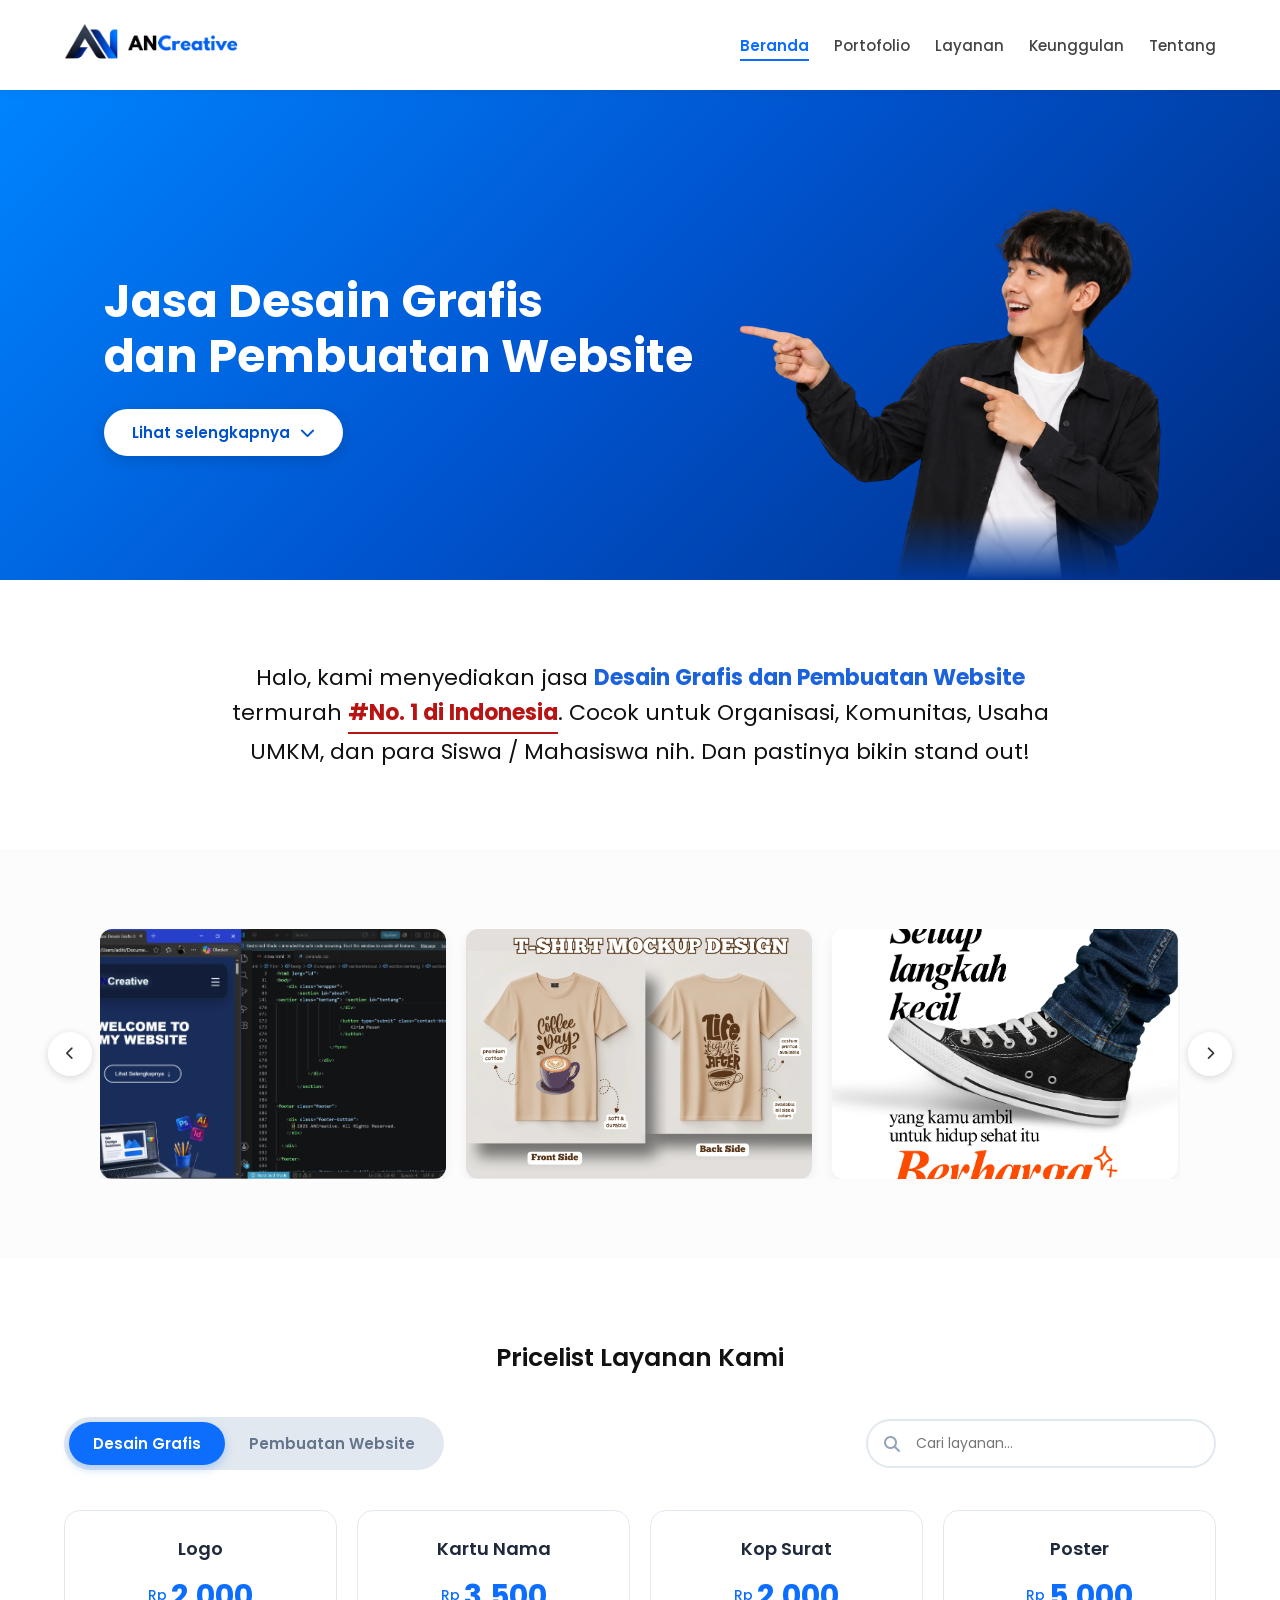
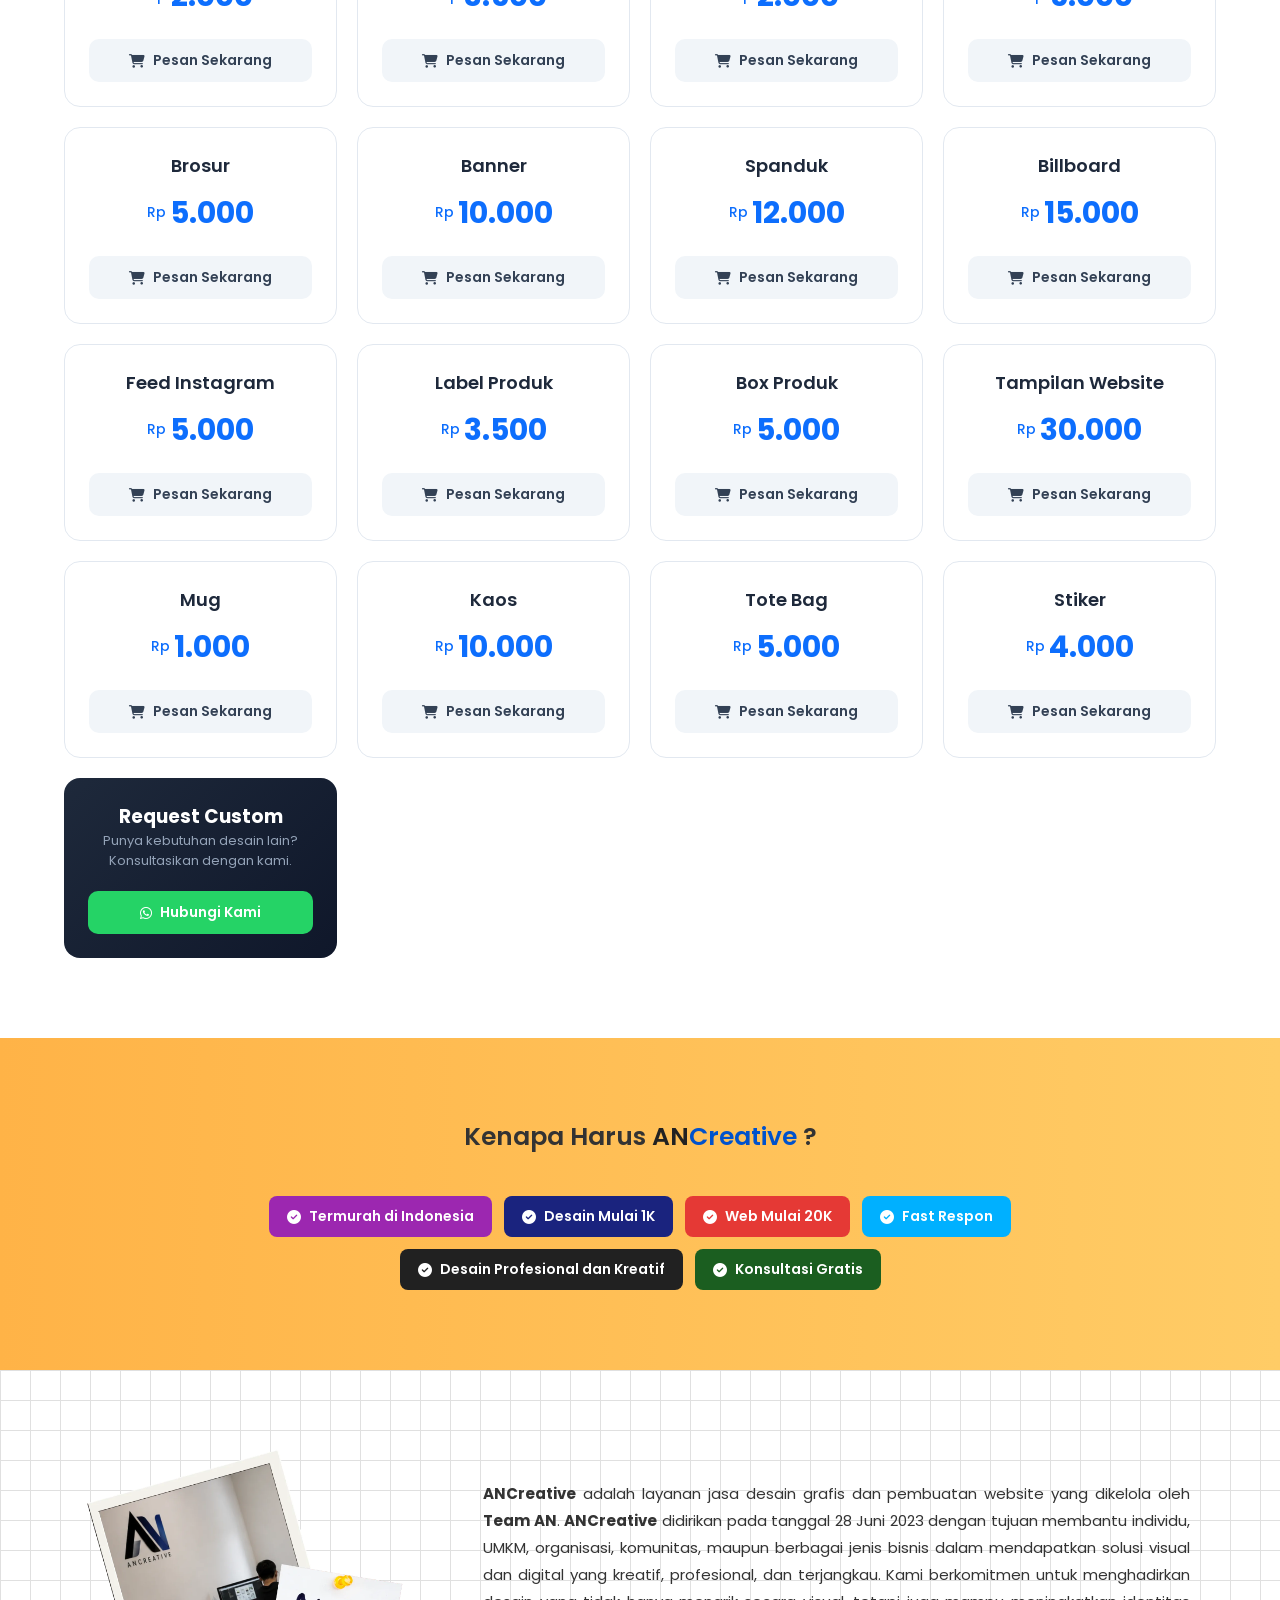
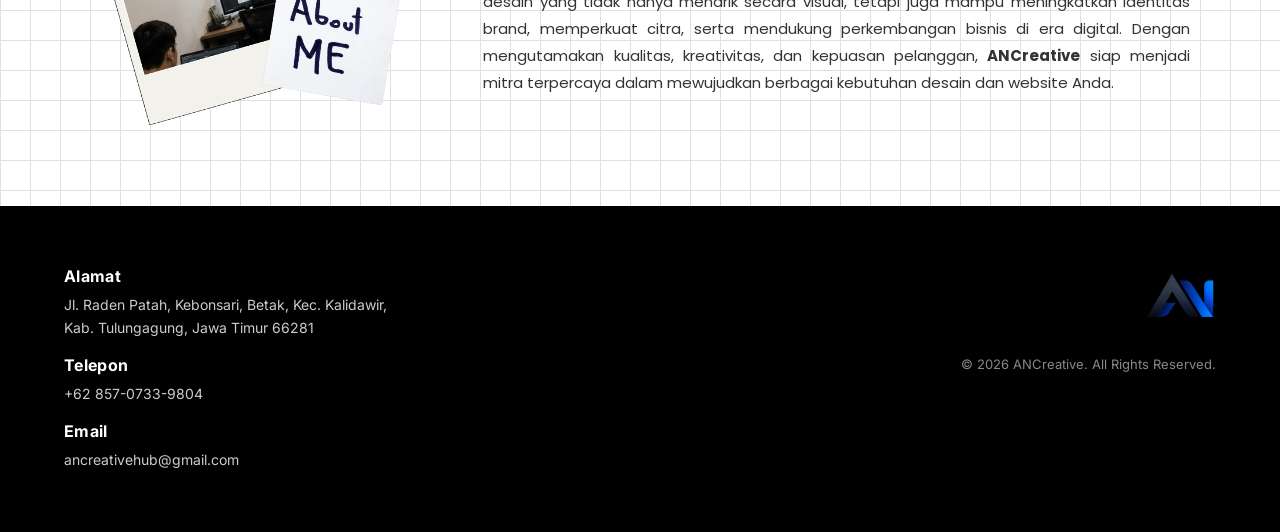
==== commit d7eb5e00: "Add files via upload" ====
--- a/index.html
+++ b/index.html
@@ -132,195 +132,135 @@
                     </div>
                 </div>
 
-                <!-- ==========================================
-     TAB DESAIN GRAFIS
-     ========================================== -->
-<div id="desain-grafis" class="pl-price-panel active">
-    <div class="pl-card" data-name="logo">
-        <div class="pl-card-header">
-            <i class="fa-solid fa-pen-nib pl-card-icon"></i>
-            <h3>Logo</h3>
-        </div>
-        <div class="pl-card-price"><span class="currency">Rp</span> <span class="amount">2.000</span></div>
-        <a href="..." target="_blank" rel="noopener noreferrer" class="pl-btn"><i class="fa-solid fa-cart-shopping"></i> Pesan Sekarang</a>
-    </div>
-    <div class="pl-card" data-name="kartu nama">
-        <div class="pl-card-header">
-            <i class="fa-solid fa-address-card pl-card-icon"></i>
-            <h3>Kartu Nama</h3>
-        </div>
-        <div class="pl-card-price"><span class="currency">Rp</span> <span class="amount">3.500</span></div>
-        <a href="..." target="_blank" rel="noopener noreferrer" class="pl-btn"><i class="fa-solid fa-cart-shopping"></i> Pesan Sekarang</a>
-    </div>
-    <div class="pl-card" data-name="kop surat">
-        <div class="pl-card-header">
-            <i class="fa-solid fa-file-invoice pl-card-icon"></i>
-            <h3>Kop Surat</h3>
-        </div>
-        <div class="pl-card-price"><span class="currency">Rp</span> <span class="amount">2.000</span></div>
-        <a href="..." target="_blank" rel="noopener noreferrer" class="pl-btn"><i class="fa-solid fa-cart-shopping"></i> Pesan Sekarang</a>
-    </div>
-    <div class="pl-card" data-name="poster">
-        <div class="pl-card-header">
-            <i class="fa-solid fa-image pl-card-icon"></i>
-            <h3>Poster</h3>
-        </div>
-        <div class="pl-card-price"><span class="currency">Rp</span> <span class="amount">5.000</span></div>
-        <a href="..." target="_blank" rel="noopener noreferrer" class="pl-btn"><i class="fa-solid fa-cart-shopping"></i> Pesan Sekarang</a>
-    </div>
-    <div class="pl-card" data-name="brosur">
-        <div class="pl-card-header">
-            <i class="fa-solid fa-scroll pl-card-icon"></i>
-            <h3>Brosur</h3>
-        </div>
-        <div class="pl-card-price"><span class="currency">Rp</span> <span class="amount">5.000</span></div>
-        <a href="..." target="_blank" rel="noopener noreferrer" class="pl-btn"><i class="fa-solid fa-cart-shopping"></i> Pesan Sekarang</a>
-    </div>
-    <div class="pl-card" data-name="banner">
-        <div class="pl-card-header">
-            <i class="fa-solid fa-panorama pl-card-icon"></i>
-            <h3>Banner</h3>
-        </div>
-        <div class="pl-card-price"><span class="currency">Rp</span> <span class="amount">10.000</span></div>
-        <a href="..." target="_blank" rel="noopener noreferrer" class="pl-btn"><i class="fa-solid fa-cart-shopping"></i> Pesan Sekarang</a>
-    </div>
-    <div class="pl-card" data-name="spanduk">
-        <div class="pl-card-header">
-            <i class="fa-solid fa-flag pl-card-icon"></i>
-            <h3>Spanduk</h3>
-        </div>
-        <div class="pl-card-price"><span class="currency">Rp</span> <span class="amount">12.000</span></div>
-        <a href="..." target="_blank" rel="noopener noreferrer" class="pl-btn"><i class="fa-solid fa-cart-shopping"></i> Pesan Sekarang</a>
-    </div>
-    <div class="pl-card" data-name="billboard">
-        <div class="pl-card-header">
-            <i class="fa-solid fa-ad pl-card-icon"></i>
-            <h3>Billboard</h3>
-        </div>
-        <div class="pl-card-price"><span class="currency">Rp</span> <span class="amount">15.000</span></div>
-        <a href="..." target="_blank" rel="noopener noreferrer" class="pl-btn"><i class="fa-solid fa-cart-shopping"></i> Pesan Sekarang</a>
-    </div>
-    <div class="pl-card" data-name="feed instagram">
-        <div class="pl-card-header">
-            <i class="fa-brands fa-instagram pl-card-icon"></i>
-            <h3>Feed Instagram</h3>
-        </div>
-        <div class="pl-card-price"><span class="currency">Rp</span> <span class="amount">5.000</span></div>
-        <a href="..." target="_blank" rel="noopener noreferrer" class="pl-btn"><i class="fa-solid fa-cart-shopping"></i> Pesan Sekarang</a>
-    </div>
-    <div class="pl-card" data-name="label produk">
-        <div class="pl-card-header">
-            <i class="fa-solid fa-tags pl-card-icon"></i>
-            <h3>Label Produk</h3>
-        </div>
-        <div class="pl-card-price"><span class="currency">Rp</span> <span class="amount">3.500</span></div>
-        <a href="..." target="_blank" rel="noopener noreferrer" class="pl-btn"><i class="fa-solid fa-cart-shopping"></i> Pesan Sekarang</a>
-    </div>
-    <div class="pl-card" data-name="box produk">
-        <div class="pl-card-header">
-            <i class="fa-solid fa-box-open pl-card-icon"></i>
-            <h3>Box Produk</h3>
-        </div>
-        <div class="pl-card-price"><span class="currency">Rp</span> <span class="amount">5.000</span></div>
-        <a href="..." target="_blank" rel="noopener noreferrer" class="pl-btn"><i class="fa-solid fa-cart-shopping"></i> Pesan Sekarang</a>
-    </div>
-    <div class="pl-card" data-name="tampilan website UI UX">
-        <div class="pl-card-header">
-            <i class="fa-solid fa-compass-drafting pl-card-icon"></i>
-            <h3>Tampilan Website</h3>
-        </div>
-        <div class="pl-card-price"><span class="currency">Rp</span> <span class="amount">30.000</span></div>
-        <a href="..." target="_blank" rel="noopener noreferrer" class="pl-btn"><i class="fa-solid fa-cart-shopping"></i> Pesan Sekarang</a>
-    </div>
-    <div class="pl-card" data-name="mug">
-        <div class="pl-card-header">
-            <i class="fa-solid fa-mug-saucer pl-card-icon"></i>
-            <h3>Mug</h3>
-        </div>
-        <div class="pl-card-price"><span class="currency">Rp</span> <span class="amount">1.000</span></div>
-        <a href="..." target="_blank" rel="noopener noreferrer" class="pl-btn"><i class="fa-solid fa-cart-shopping"></i> Pesan Sekarang</a>
-    </div>
-    <div class="pl-card" data-name="kaos">
-        <div class="pl-card-header">
-            <i class="fa-solid fa-shirt pl-card-icon"></i>
-            <h3>Kaos</h3>
-        </div>
-        <div class="pl-card-price"><span class="currency">Rp</span> <span class="amount">10.000</span></div>
-        <a href="..." target="_blank" rel="noopener noreferrer" class="pl-btn"><i class="fa-solid fa-cart-shopping"></i> Pesan Sekarang</a>
-    </div>
-    <div class="pl-card" data-name="tote bag">
-        <div class="pl-card-header">
-            <i class="fa-solid fa-bag-shopping pl-card-icon"></i>
-            <h3>Tote Bag</h3>
-        </div>
-        <div class="pl-card-price"><span class="currency">Rp</span> <span class="amount">5.000</span></div>
-        <a href="..." target="_blank" rel="noopener noreferrer" class="pl-btn"><i class="fa-solid fa-cart-shopping"></i> Pesan Sekarang</a>
-    </div>
-    <div class="pl-card" data-name="stiker">
-        <div class="pl-card-header">
-            <i class="fa-solid fa-note-sticky pl-card-icon"></i>
-            <h3>Stiker</h3>
-        </div>
-        <div class="pl-card-price"><span class="currency">Rp</span> <span class="amount">4.000</span></div>
-        <a href="..." target="_blank" rel="noopener noreferrer" class="pl-btn"><i class="fa-solid fa-cart-shopping"></i> Pesan Sekarang</a>
-    </div>
-    <!-- Custom card dibiarkan default -->
-</div>
-
-<!-- ==========================================
-     TAB PEMBUATAN WEBSITE
-     ========================================== -->
-<div id="pembuatan-website" class="pl-price-panel">
-    <div class="pl-card" data-name="website company profile perusahaan">
-        <div class="pl-card-header">
-            <i class="fa-solid fa-building pl-card-icon"></i>
-            <h3>Website Company Profile</h3>
-        </div>
-        <div class="pl-card-price"><span class="currency">Rp</span> <span class="amount">35.000</span></div>
-        <a href="..." target="_blank" rel="noopener noreferrer" class="pl-btn"><i class="fa-solid fa-cart-shopping"></i> Pesan Sekarang</a>
-    </div>
-    <div class="pl-card" data-name="landing page">
-        <div class="pl-card-header">
-            <i class="fa-solid fa-browser pl-card-icon"></i>
-            <h3>Landing Page</h3>
-        </div>
-        <div class="pl-card-price"><span class="currency">Rp</span> <span class="amount">20.000</span></div>
-        <a href="..." target="_blank" rel="noopener noreferrer" class="pl-btn"><i class="fa-solid fa-cart-shopping"></i> Pesan Sekarang</a>
-    </div>
-    <div class="pl-card" data-name="website portofolio">
-        <div class="pl-card-header">
-            <i class="fa-solid fa-id-badge pl-card-icon"></i>
-            <h3>Website Portofolio</h3>
-        </div>
-        <div class="pl-card-price"><span class="currency">Rp</span> <span class="amount">20.000</span></div>
-        <a href="..." target="_blank" rel="noopener noreferrer" class="pl-btn"><i class="fa-solid fa-cart-shopping"></i> Pesan Sekarang</a>
-    </div>
-    <div class="pl-card" data-name="website sekolah">
-        <div class="pl-card-header">
-            <i class="fa-solid fa-school pl-card-icon"></i>
-            <h3>Website School</h3>
-        </div>
-        <div class="pl-card-price"><span class="currency">Rp</span> <span class="amount">30.000</span></div>
-        <a href="..." target="_blank" rel="noopener noreferrer" class="pl-btn"><i class="fa-solid fa-cart-shopping"></i> Pesan Sekarang</a>
-    </div>
-    <div class="pl-card" data-name="website organisasi komunitas">
-        <div class="pl-card-header">
-            <i class="fa-solid fa-users pl-card-icon"></i>
-            <h3>Website Organisasi / Komunitas</h3>
-        </div>
-        <div class="pl-card-price"><span class="currency">Rp</span> <span class="amount">35.000</span></div>
-        <a href="..." target="_blank" rel="noopener noreferrer" class="pl-btn"><i class="fa-solid fa-cart-shopping"></i> Pesan Sekarang</a>
-    </div>
-    <div class="pl-card" data-name="website event acara">
-        <div class="pl-card-header">
-            <i class="fa-solid fa-calendar-days pl-card-icon"></i>
-            <h3>Website Event</h3>
-        </div>
-        <div class="pl-card-price"><span class="currency">Rp</span> <span class="amount">25.000</span></div>
-        <a href="..." target="_blank" rel="noopener noreferrer" class="pl-btn"><i class="fa-solid fa-cart-shopping"></i> Pesan Sekarang</a>
-    </div>
-    <!-- Custom card dibiarkan default -->
-</div>
+                <div id="desain-grafis" class="pl-price-panel active">
+                    <div class="pl-card" data-name="logo">
+                        <div class="pl-card-header"><h3>Logo</h3></div>
+                        <div class="pl-card-price"><span class="currency">Rp</span> <span class="amount">2.000</span></div>
+                        <a href="https://wa.me/6285707339804?text=Halo%20Admin%20ANCreative,%20saya%20tertarik%20untuk%20memesan%20layanan%20berikut:%0A%0A%E2%80%A2%20*Layanan:*%20Desain%20Logo%0A%E2%80%A2%20*Harga:*%20Rp%202.000%0A%0AMohon%20diinfokan%20untuk%20langkah%20proses%20selanjutnya.%20Terima%20kasih!" target="_blank" rel="noopener noreferrer" class="pl-btn"><i class="fa-solid fa-cart-shopping"></i> Pesan Sekarang</a>
+                    </div>
+                    <div class="pl-card" data-name="kartu nama">
+                        <div class="pl-card-header"><h3>Kartu Nama</h3></div>
+                        <div class="pl-card-price"><span class="currency">Rp</span> <span class="amount">3.500</span></div>
+                        <a href="https://wa.me/6285707339804?text=Halo%20Admin%20ANCreative,%20saya%20tertarik%20untuk%20memesan%20layanan%20berikut:%0A%0A%E2%80%A2%20*Layanan:*%20Desain%20Kartu%20Nama%0A%E2%80%A2%20*Harga:*%20Rp%203.500%0A%0AMohon%20diinfokan%20untuk%20langkah%20proses%20selanjutnya.%20Terima%20kasih!" target="_blank" rel="noopener noreferrer" class="pl-btn"><i class="fa-solid fa-cart-shopping"></i> Pesan Sekarang</a>
+                    </div>
+                    <div class="pl-card" data-name="kop surat">
+                        <div class="pl-card-header"><h3>Kop Surat</h3></div>
+                        <div class="pl-card-price"><span class="currency">Rp</span> <span class="amount">2.000</span></div>
+                        <a href="https://wa.me/6285707339804?text=Halo%20Admin%20ANCreative,%20saya%20tertarik%20untuk%20memesan%20layanan%20berikut:%0A%0A%E2%80%A2%20*Layanan:*%20Desain%20Kop%20Surat%0A%E2%80%A2%20*Harga:*%20Rp%202.000%0A%0AMohon%20diinfokan%20untuk%20langkah%20proses%20selanjutnya.%20Terima%20kasih!" target="_blank" rel="noopener noreferrer" class="pl-btn"><i class="fa-solid fa-cart-shopping"></i> Pesan Sekarang</a>
+                    </div>
+                    <div class="pl-card" data-name="poster">
+                        <div class="pl-card-header"><h3>Poster</h3></div>
+                        <div class="pl-card-price"><span class="currency">Rp</span> <span class="amount">5.000</span></div>
+                        <a href="https://wa.me/6285707339804?text=Halo%20Admin%20ANCreative,%20saya%20tertarik%20untuk%20memesan%20layanan%20berikut:%0A%0A%E2%80%A2%20*Layanan:*%20Desain%20Poster%0A%E2%80%A2%20*Harga:*%20Rp%205.000%0A%0AMohon%20diinfokan%20untuk%20langkah%20proses%20selanjutnya.%20Terima%20kasih!" target="_blank" rel="noopener noreferrer" class="pl-btn"><i class="fa-solid fa-cart-shopping"></i> Pesan Sekarang</a>
+                    </div>
+                    <div class="pl-card" data-name="brosur">
+                        <div class="pl-card-header"><h3>Brosur</h3></div>
+                        <div class="pl-card-price"><span class="currency">Rp</span> <span class="amount">5.000</span></div>
+                        <a href="https://wa.me/6285707339804?text=Halo%20Admin%20ANCreative,%20saya%20tertarik%20untuk%20memesan%20layanan%20berikut:%0A%0A%E2%80%A2%20*Layanan:*%20Desain%20Brosur%0A%E2%80%A2%20*Harga:*%20Rp%205.000%0A%0AMohon%20diinfokan%20untuk%20langkah%20proses%20selanjutnya.%20Terima%20kasih!" target="_blank" rel="noopener noreferrer" class="pl-btn"><i class="fa-solid fa-cart-shopping"></i> Pesan Sekarang</a>
+                    </div>
+                    <div class="pl-card" data-name="banner">
+                        <div class="pl-card-header"><h3>Banner</h3></div>
+                        <div class="pl-card-price"><span class="currency">Rp</span> <span class="amount">10.000</span></div>
+                        <a href="https://wa.me/6285707339804?text=Halo%20Admin%20ANCreative,%20saya%20tertarik%20untuk%20memesan%20layanan%20berikut:%0A%0A%E2%80%A2%20*Layanan:*%20Desain%20Banner%0A%E2%80%A2%20*Harga:*%20Rp%2010.000%0A%0AMohon%20diinfokan%20untuk%20langkah%20proses%20selanjutnya.%20Terima%20kasih!" target="_blank" rel="noopener noreferrer" class="pl-btn"><i class="fa-solid fa-cart-shopping"></i> Pesan Sekarang</a>
+                    </div>
+                    <div class="pl-card" data-name="spanduk">
+                        <div class="pl-card-header"><h3>Spanduk</h3></div>
+                        <div class="pl-card-price"><span class="currency">Rp</span> <span class="amount">12.000</span></div>
+                        <a href="https://wa.me/6285707339804?text=Halo%20Admin%20ANCreative,%20saya%20tertarik%20untuk%20memesan%20layanan%20berikut:%0A%0A%E2%80%A2%20*Layanan:*%20Desain%20Spanduk%0A%E2%80%A2%20*Harga:*%20Rp%2012.000%0A%0AMohon%20diinfokan%20untuk%20langkah%20proses%20selanjutnya.%20Terima%20kasih!" target="_blank" rel="noopener noreferrer" class="pl-btn"><i class="fa-solid fa-cart-shopping"></i> Pesan Sekarang</a>
+                    </div>
+                    <div class="pl-card" data-name="billboard">
+                        <div class="pl-card-header"><h3>Billboard</h3></div>
+                        <div class="pl-card-price"><span class="currency">Rp</span> <span class="amount">15.000</span></div>
+                        <a href="https://wa.me/6285707339804?text=Halo%20Admin%20ANCreative,%20saya%20tertarik%20untuk%20memesan%20layanan%20berikut:%0A%0A%E2%80%A2%20*Layanan:*%20Desain%20Billboard%0A%E2%80%A2%20*Harga:*%20Rp%2015.000%0A%0AMohon%20diinfokan%20untuk%20langkah%20proses%20selanjutnya.%20Terima%20kasih!" target="_blank" rel="noopener noreferrer" class="pl-btn"><i class="fa-solid fa-cart-shopping"></i> Pesan Sekarang</a>
+                    </div>
+                    <div class="pl-card" data-name="feed instagram">
+                        <div class="pl-card-header"><h3>Feed Instagram</h3></div>
+                        <div class="pl-card-price"><span class="currency">Rp</span> <span class="amount">5.000</span></div>
+                        <a href="https://wa.me/6285707339804?text=Halo%20Admin%20ANCreative,%20saya%20tertarik%20untuk%20memesan%20layanan%20berikut:%0A%0A%E2%80%A2%20*Layanan:*%20Desain%20Feed%20Instagram%0A%E2%80%A2%20*Harga:*%20Rp%205.000%0A%0AMohon%20diinfokan%20untuk%20langkah%20proses%20selanjutnya.%20Terima%20kasih!" target="_blank" rel="noopener noreferrer" class="pl-btn"><i class="fa-solid fa-cart-shopping"></i> Pesan Sekarang</a>
+                    </div>
+                    <div class="pl-card" data-name="label produk">
+                        <div class="pl-card-header"><h3>Label Produk</h3></div>
+                        <div class="pl-card-price"><span class="currency">Rp</span> <span class="amount">3.500</span></div>
+                        <a href="https://wa.me/6285707339804?text=Halo%20Admin%20ANCreative,%20saya%20tertarik%20untuk%20memesan%20layanan%20berikut:%0A%0A%E2%80%A2%20*Layanan:*%20Desain%20Label%20Produk%0A%E2%80%A2%20*Harga:*%20Rp%203.500%0A%0AMohon%20diinfokan%20untuk%20langkah%20proses%20selanjutnya.%20Terima%20kasih!" target="_blank" rel="noopener noreferrer" class="pl-btn"><i class="fa-solid fa-cart-shopping"></i> Pesan Sekarang</a>
+                    </div>
+                    <div class="pl-card" data-name="box produk">
+                        <div class="pl-card-header"><h3>Box Produk</h3></div>
+                        <div class="pl-card-price"><span class="currency">Rp</span> <span class="amount">5.000</span></div>
+                        <a href="https://wa.me/6285707339804?text=Halo%20Admin%20ANCreative,%20saya%20tertarik%20untuk%20memesan%20layanan%20berikut:%0A%0A%E2%80%A2%20*Layanan:*%20Desain%20Box%20Produk%0A%E2%80%A2%20*Harga:*%20Rp%205.000%0A%0AMohon%20diinfokan%20untuk%20langkah%20proses%20selanjutnya.%20Terima%20kasih!" target="_blank" rel="noopener noreferrer" class="pl-btn"><i class="fa-solid fa-cart-shopping"></i> Pesan Sekarang</a>
+                    </div>
+                    <div class="pl-card" data-name="tampilan website UI UX">
+                        <div class="pl-card-header"><h3>Tampilan Website</h3></div>
+                        <div class="pl-card-price"><span class="currency">Rp</span> <span class="amount">30.000</span></div>
+                        <a href="https://wa.me/6285707339804?text=Halo%20Admin%20ANCreative,%20saya%20tertarik%20untuk%20memesan%20layanan%20berikut:%0A%0A%E2%80%A2%20*Layanan:*%20Desain%20Tampilan%20Website%0A%E2%80%A2%20*Harga:*%20Rp%2030.000%0A%0AMohon%20diinfokan%20untuk%20langkah%20proses%20selanjutnya.%20Terima%20kasih!" target="_blank" rel="noopener noreferrer" class="pl-btn"><i class="fa-solid fa-cart-shopping"></i> Pesan Sekarang</a>
+                    </div>
+                    <div class="pl-card" data-name="mug">
+                        <div class="pl-card-header"><h3>Mug</h3></div>
+                        <div class="pl-card-price"><span class="currency">Rp</span> <span class="amount">1.000</span></div>
+                        <a href="https://wa.me/6285707339804?text=Halo%20Admin%20ANCreative,%20saya%20tertarik%20untuk%20memesan%20layanan%20berikut:%0A%0A%E2%80%A2%20*Layanan:*%20Desain%20Mug%0A%E2%80%A2%20*Harga:*%20Rp%201.000%0A%0AMohon%20diinfokan%20untuk%20langkah%20proses%20selanjutnya.%20Terima%20kasih!" target="_blank" rel="noopener noreferrer" class="pl-btn"><i class="fa-solid fa-cart-shopping"></i> Pesan Sekarang</a>
+                    </div>
+                    <div class="pl-card" data-name="kaos">
+                        <div class="pl-card-header"><h3>Kaos</h3></div>
+                        <div class="pl-card-price"><span class="currency">Rp</span> <span class="amount">10.000</span></div>
+                        <a href="https://wa.me/6285707339804?text=Halo%20Admin%20ANCreative,%20saya%20tertarik%20untuk%20memesan%20layanan%20berikut:%0A%0A%E2%80%A2%20*Layanan:*%20Desain%20Kaos%0A%E2%80%A2%20*Harga:*%20Rp%2010.000%0A%0AMohon%20diinfokan%20untuk%20langkah%20proses%20selanjutnya.%20Terima%20kasih!" target="_blank" rel="noopener noreferrer" class="pl-btn"><i class="fa-solid fa-cart-shopping"></i> Pesan Sekarang</a>
+                    </div>
+                    <div class="pl-card" data-name="tote bag">
+                        <div class="pl-card-header"><h3>Tote Bag</h3></div>
+                        <div class="pl-card-price"><span class="currency">Rp</span> <span class="amount">5.000</span></div>
+                        <a href="https://wa.me/6285707339804?text=Halo%20Admin%20ANCreative,%20saya%20tertarik%20untuk%20memesan%20layanan%20berikut:%0A%0A%E2%80%A2%20*Layanan:*%20Desain%20Tote%20Bag%0A%E2%80%A2%20*Harga:*%20Rp%205.000%0A%0AMohon%20diinfokan%20untuk%20langkah%20proses%20selanjutnya.%20Terima%20kasih!" target="_blank" rel="noopener noreferrer" class="pl-btn"><i class="fa-solid fa-cart-shopping"></i> Pesan Sekarang</a>
+                    </div>
+                    <div class="pl-card" data-name="stiker">
+                        <div class="pl-card-header"><h3>Stiker</h3></div>
+                        <div class="pl-card-price"><span class="currency">Rp</span> <span class="amount">4.000</span></div>
+                        <a href="https://wa.me/6285707339804?text=Halo%20Admin%20ANCreative,%20saya%20tertarik%20untuk%20memesan%20layanan%20berikut:%0A%0A%E2%80%A2%20*Layanan:*%20Desain%20Stiker%0A%E2%80%A2%20*Harga:*%20Rp%204.000%0A%0AMohon%20diinfokan%20untuk%20langkah%20proses%20selanjutnya.%20Terima%20kasih!" target="_blank" rel="noopener noreferrer" class="pl-btn"><i class="fa-solid fa-cart-shopping"></i> Pesan Sekarang</a>
+                    </div>
+                    <div class="pl-card custom-card">
+                        <div>
+                            <h3>Request Custom</h3>
+                            <p>Punya kebutuhan desain lain? Konsultasikan dengan kami.</p>
+                        </div>
+                        <a href="https://wa.me/6285707339804?text=Halo%20Admin%20ANCreative,%20saya%20ingin%20konsultasi%20request%20custom%20desain" target="_blank" rel="noopener noreferrer" class="pl-btn"><i class="fa-brands fa-whatsapp"></i> Hubungi Kami</a>
+                    </div>
+                </div>
+
+                <div id="pembuatan-website" class="pl-price-panel">
+                    <div class="pl-card" data-name="website company profile perusahaan">
+                        <div class="pl-card-header"><h3>Website Company Profile</h3></div>
+                        <div class="pl-card-price"><span class="currency">Rp</span> <span class="amount">35.000</span></div>
+                        <a href="https://wa.me/6285707339804?text=Halo%20Admin%20ANCreative,%20saya%20tertarik%20untuk%20memesan%20layanan%20berikut:%0A%0A%E2%80%A2%20*Layanan:*%20Website%20Company%20Profile%0A%E2%80%A2%20*Harga:*%20Rp%2035.000%0A%0AMohon%20diinfokan%20untuk%20langkah%20proses%20selanjutnya.%20Terima%20kasih!" target="_blank" rel="noopener noreferrer" class="pl-btn"><i class="fa-solid fa-cart-shopping"></i> Pesan Sekarang</a>
+                    </div>
+                    <div class="pl-card" data-name="landing page">
+                        <div class="pl-card-header"><h3>Landing Page</h3></div>
+                        <div class="pl-card-price"><span class="currency">Rp</span> <span class="amount">20.000</span></div>
+                        <a href="https://wa.me/6285707339804?text=Halo%20Admin%20ANCreative,%20saya%20tertarik%20untuk%20memesan%20layanan%20berikut:%0A%0A%E2%80%A2%20*Layanan:*%20Landing%20Page%0A%E2%80%A2%20*Harga:*%20Rp%2020.000%0A%0AMohon%20diinfokan%20untuk%20langkah%20proses%20selanjutnya.%20Terima%20kasih!" target="_blank" rel="noopener noreferrer" class="pl-btn"><i class="fa-solid fa-cart-shopping"></i> Pesan Sekarang</a>
+                    </div>
+                    <div class="pl-card" data-name="website portofolio">
+                        <div class="pl-card-header"><h3>Website Portofolio</h3></div>
+                        <div class="pl-card-price"><span class="currency">Rp</span> <span class="amount">20.000</span></div>
+                        <a href="https://wa.me/6285707339804?text=Halo%20Admin%20ANCreative,%20saya%20tertarik%20untuk%20memesan%20layanan%20berikut:%0A%0A%E2%80%A2%20*Layanan:*%20Website%20Portofolio%0A%E2%80%A2%20*Harga:*%20Rp%2020.000%0A%0AMohon%20diinfokan%20untuk%20langkah%20proses%20selanjutnya.%20Terima%20kasih!" target="_blank" rel="noopener noreferrer" class="pl-btn"><i class="fa-solid fa-cart-shopping"></i> Pesan Sekarang</a>
+                    </div>
+                    <div class="pl-card" data-name="website sekolah">
+                        <div class="pl-card-header"><h3>Website School</h3></div>
+                        <div class="pl-card-price"><span class="currency">Rp</span> <span class="amount">30.000</span></div>
+                        <a href="https://wa.me/6285707339804?text=Halo%20Admin%20ANCreative,%20saya%20tertarik%20untuk%20memesan%20layanan%20berikut:%0A%0A%E2%80%A2%20*Layanan:*%20Website%20Sekolah%0A%E2%80%A2%20*Harga:*%20Rp%2030.000%0A%0AMohon%20diinfokan%20untuk%20langkah%20proses%20selanjutnya.%20Terima%20kasih!" target="_blank" rel="noopener noreferrer" class="pl-btn"><i class="fa-solid fa-cart-shopping"></i> Pesan Sekarang</a>
+                    </div>
+                    <div class="pl-card" data-name="website organisasi komunitas">
+                        <div class="pl-card-header"><h3>Website Organisasi / Komunitas</h3></div>
+                        <div class="pl-card-price"><span class="currency">Rp</span> <span class="amount">35.000</span></div>
+                        <a href="https://wa.me/6285707339804?text=Halo%20Admin%20ANCreative,%20saya%20tertarik%20untuk%20memesan%20layanan%20berikut:%0A%0A%E2%80%A2%20*Layanan:*%20Website%20Organisasi%20%2F%20Komunitas%0A%E2%80%A2%20*Harga:*%20Rp%2035.000%0A%0AMohon%20diinfokan%20untuk%20langkah%20proses%20selanjutnya.%20Terima%20kasih!" target="_blank" rel="noopener noreferrer" class="pl-btn"><i class="fa-solid fa-cart-shopping"></i> Pesan Sekarang</a>
+                    </div>
+                    <div class="pl-card" data-name="website event acara">
+                        <div class="pl-card-header"><h3>Website Event</h3></div>
+                        <div class="pl-card-price"><span class="currency">Rp</span> <span class="amount">25.000</span></div>
+                        <a href="https://wa.me/6285707339804?text=Halo%20Admin%20ANCreative,%20saya%20tertarik%20untuk%20memesan%20layanan%20berikut:%0A%0A%E2%80%A2%20*Layanan:*%20Website%20Event%0A%E2%80%A2%20*Harga:*%20Rp%2025.000%0A%0AMohon%20diinfokan%20untuk%20langkah%20proses%20selanjutnya.%20Terima%20kasih!" target="_blank" rel="noopener noreferrer" class="pl-btn"><i class="fa-solid fa-cart-shopping"></i> Pesan Sekarang</a>
+                    </div>
+                    <div class="pl-card custom-card">
+                        <div>
+                            <h3>Request Custom</h3>
+                            <p>Butuh sistem web custom atau e-commerce? Hubungi kami.</p>
+                        </div>
+                        <a href="https://wa.me/6285707339804?text=Halo%20Admin%20ANCreative,%20saya%20ingin%20konsultasi%20request%20custom%20website" target="_blank" rel="noopener noreferrer" class="pl-btn"><i class="fa-brands fa-whatsapp"></i> Hubungi Kami</a>
+                    </div>
+                </div>
 
                 <div class="pl-no-results" id="pl-noResults">
                     <i class="fa-solid fa-magnifying-glass"></i>
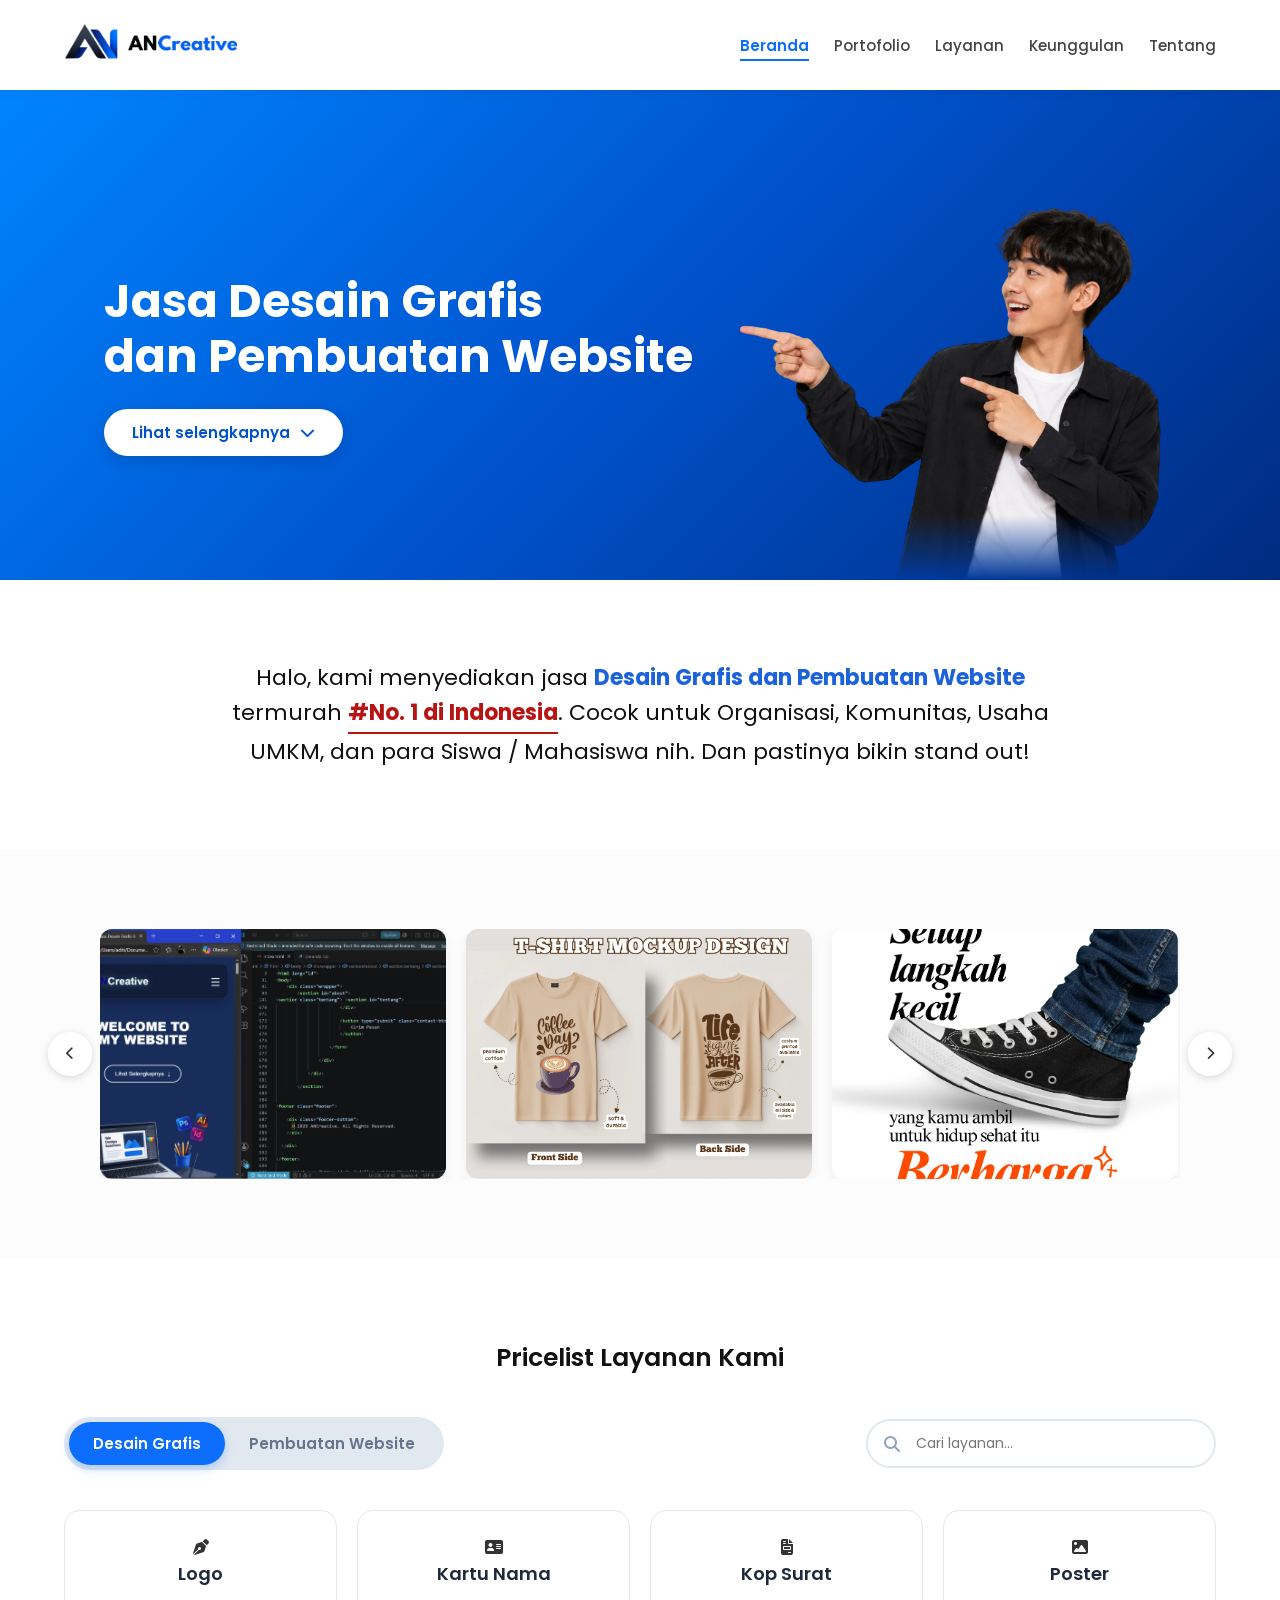
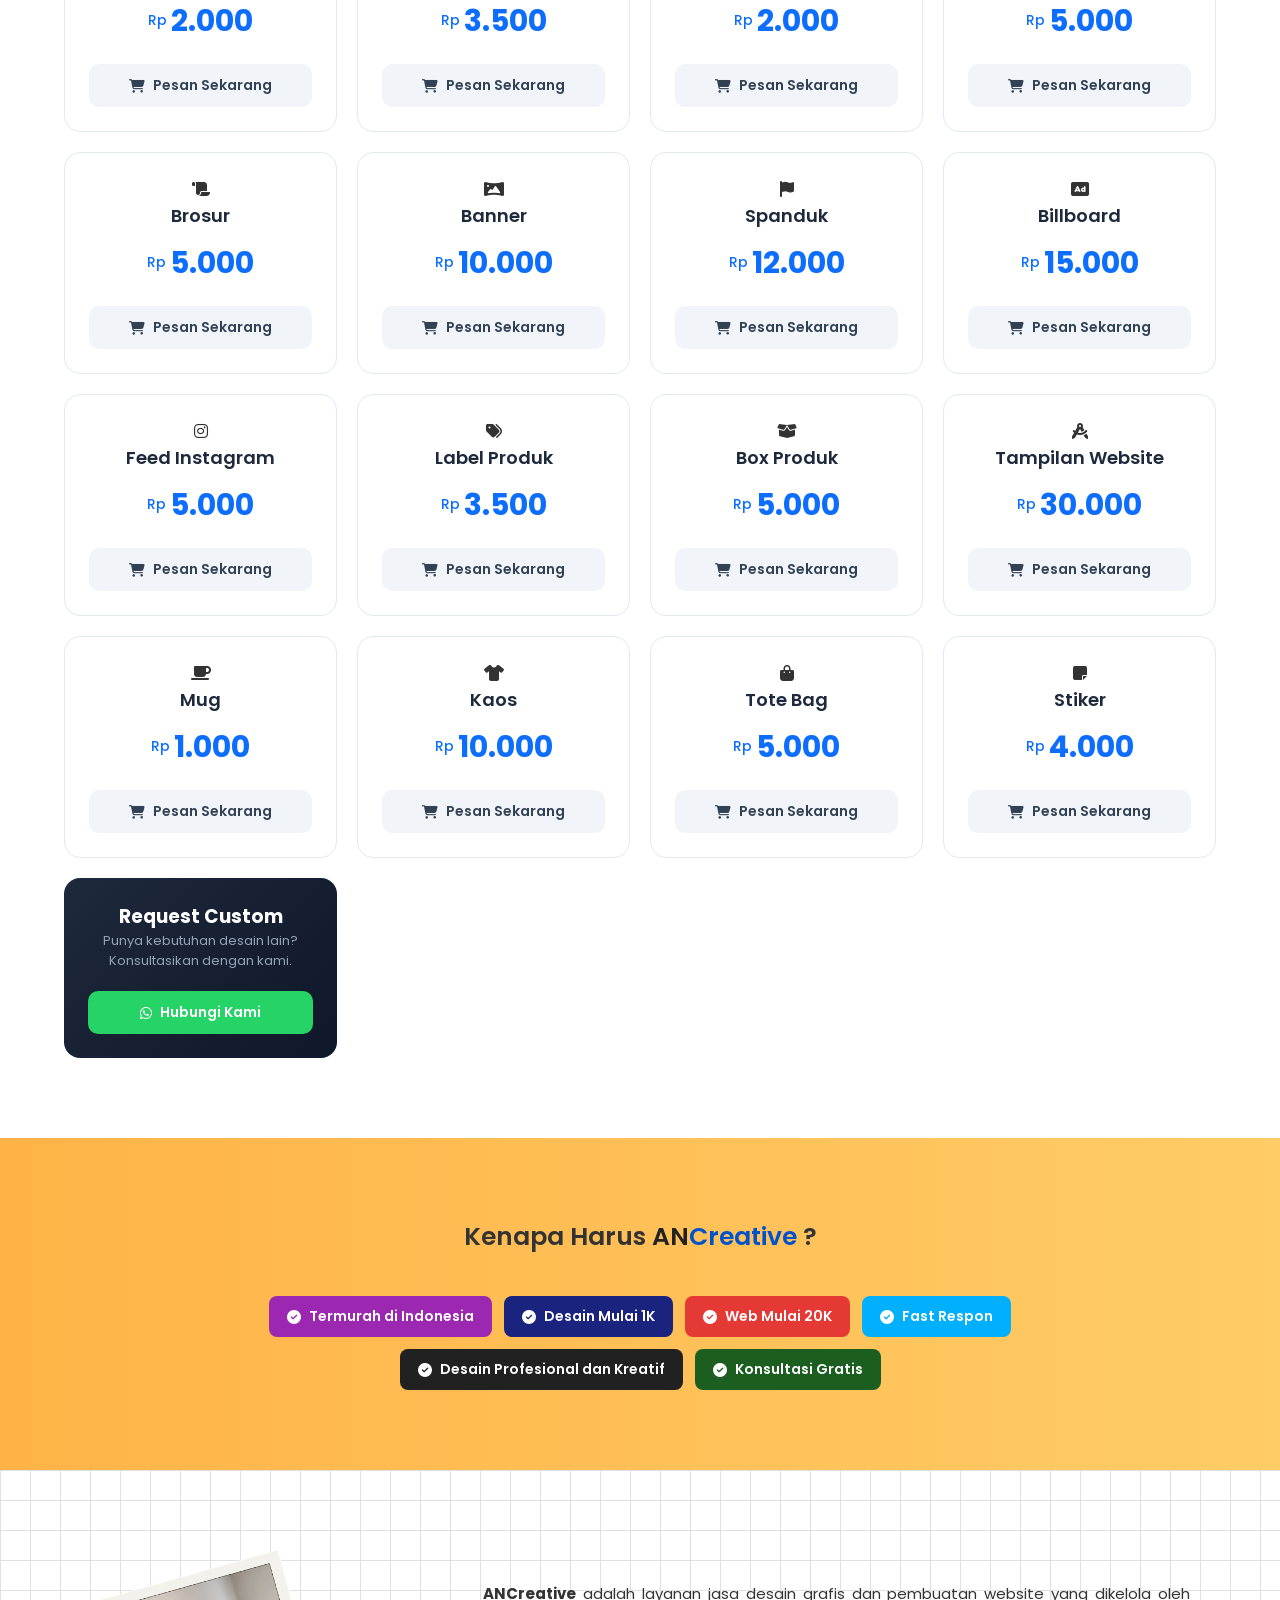
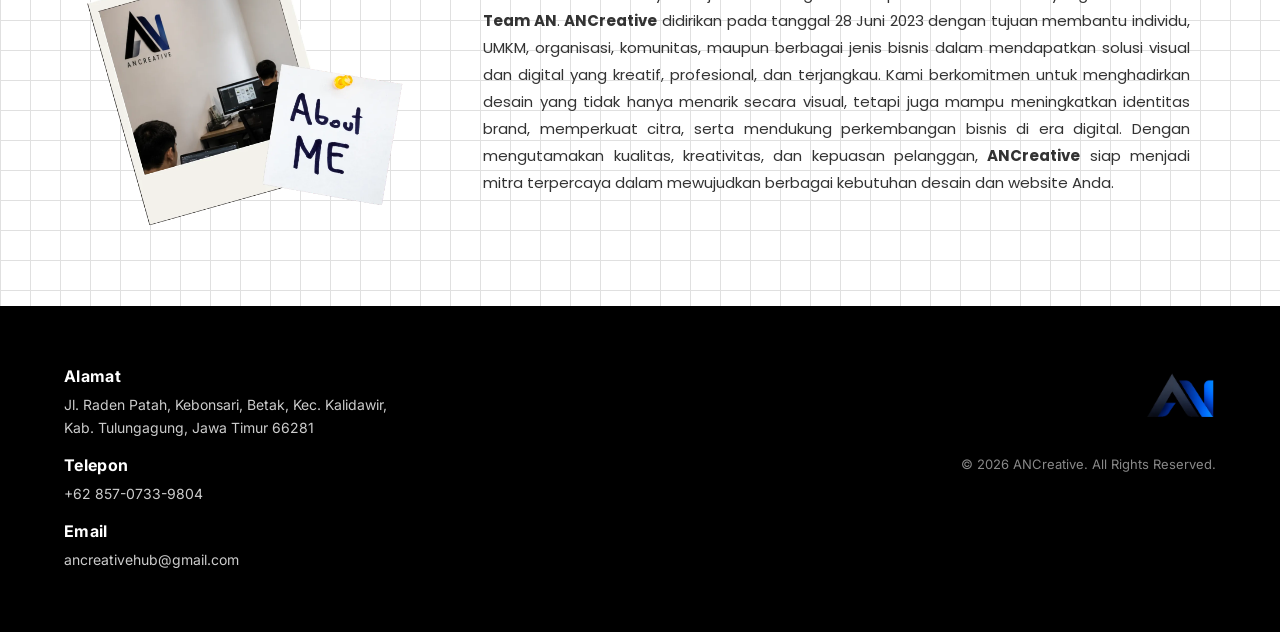
==== commit 89831384: "Update index.html" ====
--- a/index.html
+++ b/index.html
@@ -131,88 +131,135 @@
                         <input type="text" class="pl-search-input" id="pl-searchBar" placeholder="Cari layanan..." onkeyup="searchLayananItem()" aria-label="Cari pricelist layanan">
                     </div>
                 </div>
-
-                <div id="desain-grafis" class="pl-price-panel active">
-                    <div class="pl-card" data-name="logo">
-                        <div class="pl-card-header"><h3>Logo</h3></div>
-                        <div class="pl-card-price"><span class="currency">Rp</span> <span class="amount">2.000</span></div>
-                        <a href="https://wa.me/6285707339804?text=Halo%20Admin%20ANCreative,%20saya%20tertarik%20untuk%20memesan%20layanan%20berikut:%0A%0A%E2%80%A2%20*Layanan:*%20Desain%20Logo%0A%E2%80%A2%20*Harga:*%20Rp%202.000%0A%0AMohon%20diinfokan%20untuk%20langkah%20proses%20selanjutnya.%20Terima%20kasih!" target="_blank" rel="noopener noreferrer" class="pl-btn"><i class="fa-solid fa-cart-shopping"></i> Pesan Sekarang</a>
-                    </div>
-                    <div class="pl-card" data-name="kartu nama">
-                        <div class="pl-card-header"><h3>Kartu Nama</h3></div>
-                        <div class="pl-card-price"><span class="currency">Rp</span> <span class="amount">3.500</span></div>
-                        <a href="https://wa.me/6285707339804?text=Halo%20Admin%20ANCreative,%20saya%20tertarik%20untuk%20memesan%20layanan%20berikut:%0A%0A%E2%80%A2%20*Layanan:*%20Desain%20Kartu%20Nama%0A%E2%80%A2%20*Harga:*%20Rp%203.500%0A%0AMohon%20diinfokan%20untuk%20langkah%20proses%20selanjutnya.%20Terima%20kasih!" target="_blank" rel="noopener noreferrer" class="pl-btn"><i class="fa-solid fa-cart-shopping"></i> Pesan Sekarang</a>
-                    </div>
-                    <div class="pl-card" data-name="kop surat">
-                        <div class="pl-card-header"><h3>Kop Surat</h3></div>
-                        <div class="pl-card-price"><span class="currency">Rp</span> <span class="amount">2.000</span></div>
-                        <a href="https://wa.me/6285707339804?text=Halo%20Admin%20ANCreative,%20saya%20tertarik%20untuk%20memesan%20layanan%20berikut:%0A%0A%E2%80%A2%20*Layanan:*%20Desain%20Kop%20Surat%0A%E2%80%A2%20*Harga:*%20Rp%202.000%0A%0AMohon%20diinfokan%20untuk%20langkah%20proses%20selanjutnya.%20Terima%20kasih!" target="_blank" rel="noopener noreferrer" class="pl-btn"><i class="fa-solid fa-cart-shopping"></i> Pesan Sekarang</a>
-                    </div>
-                    <div class="pl-card" data-name="poster">
-                        <div class="pl-card-header"><h3>Poster</h3></div>
-                        <div class="pl-card-price"><span class="currency">Rp</span> <span class="amount">5.000</span></div>
-                        <a href="https://wa.me/6285707339804?text=Halo%20Admin%20ANCreative,%20saya%20tertarik%20untuk%20memesan%20layanan%20berikut:%0A%0A%E2%80%A2%20*Layanan:*%20Desain%20Poster%0A%E2%80%A2%20*Harga:*%20Rp%205.000%0A%0AMohon%20diinfokan%20untuk%20langkah%20proses%20selanjutnya.%20Terima%20kasih!" target="_blank" rel="noopener noreferrer" class="pl-btn"><i class="fa-solid fa-cart-shopping"></i> Pesan Sekarang</a>
-                    </div>
-                    <div class="pl-card" data-name="brosur">
-                        <div class="pl-card-header"><h3>Brosur</h3></div>
-                        <div class="pl-card-price"><span class="currency">Rp</span> <span class="amount">5.000</span></div>
-                        <a href="https://wa.me/6285707339804?text=Halo%20Admin%20ANCreative,%20saya%20tertarik%20untuk%20memesan%20layanan%20berikut:%0A%0A%E2%80%A2%20*Layanan:*%20Desain%20Brosur%0A%E2%80%A2%20*Harga:*%20Rp%205.000%0A%0AMohon%20diinfokan%20untuk%20langkah%20proses%20selanjutnya.%20Terima%20kasih!" target="_blank" rel="noopener noreferrer" class="pl-btn"><i class="fa-solid fa-cart-shopping"></i> Pesan Sekarang</a>
-                    </div>
-                    <div class="pl-card" data-name="banner">
-                        <div class="pl-card-header"><h3>Banner</h3></div>
-                        <div class="pl-card-price"><span class="currency">Rp</span> <span class="amount">10.000</span></div>
-                        <a href="https://wa.me/6285707339804?text=Halo%20Admin%20ANCreative,%20saya%20tertarik%20untuk%20memesan%20layanan%20berikut:%0A%0A%E2%80%A2%20*Layanan:*%20Desain%20Banner%0A%E2%80%A2%20*Harga:*%20Rp%2010.000%0A%0AMohon%20diinfokan%20untuk%20langkah%20proses%20selanjutnya.%20Terima%20kasih!" target="_blank" rel="noopener noreferrer" class="pl-btn"><i class="fa-solid fa-cart-shopping"></i> Pesan Sekarang</a>
-                    </div>
-                    <div class="pl-card" data-name="spanduk">
-                        <div class="pl-card-header"><h3>Spanduk</h3></div>
-                        <div class="pl-card-price"><span class="currency">Rp</span> <span class="amount">12.000</span></div>
-                        <a href="https://wa.me/6285707339804?text=Halo%20Admin%20ANCreative,%20saya%20tertarik%20untuk%20memesan%20layanan%20berikut:%0A%0A%E2%80%A2%20*Layanan:*%20Desain%20Spanduk%0A%E2%80%A2%20*Harga:*%20Rp%2012.000%0A%0AMohon%20diinfokan%20untuk%20langkah%20proses%20selanjutnya.%20Terima%20kasih!" target="_blank" rel="noopener noreferrer" class="pl-btn"><i class="fa-solid fa-cart-shopping"></i> Pesan Sekarang</a>
-                    </div>
-                    <div class="pl-card" data-name="billboard">
-                        <div class="pl-card-header"><h3>Billboard</h3></div>
-                        <div class="pl-card-price"><span class="currency">Rp</span> <span class="amount">15.000</span></div>
-                        <a href="https://wa.me/6285707339804?text=Halo%20Admin%20ANCreative,%20saya%20tertarik%20untuk%20memesan%20layanan%20berikut:%0A%0A%E2%80%A2%20*Layanan:*%20Desain%20Billboard%0A%E2%80%A2%20*Harga:*%20Rp%2015.000%0A%0AMohon%20diinfokan%20untuk%20langkah%20proses%20selanjutnya.%20Terima%20kasih!" target="_blank" rel="noopener noreferrer" class="pl-btn"><i class="fa-solid fa-cart-shopping"></i> Pesan Sekarang</a>
-                    </div>
-                    <div class="pl-card" data-name="feed instagram">
-                        <div class="pl-card-header"><h3>Feed Instagram</h3></div>
-                        <div class="pl-card-price"><span class="currency">Rp</span> <span class="amount">5.000</span></div>
-                        <a href="https://wa.me/6285707339804?text=Halo%20Admin%20ANCreative,%20saya%20tertarik%20untuk%20memesan%20layanan%20berikut:%0A%0A%E2%80%A2%20*Layanan:*%20Desain%20Feed%20Instagram%0A%E2%80%A2%20*Harga:*%20Rp%205.000%0A%0AMohon%20diinfokan%20untuk%20langkah%20proses%20selanjutnya.%20Terima%20kasih!" target="_blank" rel="noopener noreferrer" class="pl-btn"><i class="fa-solid fa-cart-shopping"></i> Pesan Sekarang</a>
-                    </div>
-                    <div class="pl-card" data-name="label produk">
-                        <div class="pl-card-header"><h3>Label Produk</h3></div>
-                        <div class="pl-card-price"><span class="currency">Rp</span> <span class="amount">3.500</span></div>
-                        <a href="https://wa.me/6285707339804?text=Halo%20Admin%20ANCreative,%20saya%20tertarik%20untuk%20memesan%20layanan%20berikut:%0A%0A%E2%80%A2%20*Layanan:*%20Desain%20Label%20Produk%0A%E2%80%A2%20*Harga:*%20Rp%203.500%0A%0AMohon%20diinfokan%20untuk%20langkah%20proses%20selanjutnya.%20Terima%20kasih!" target="_blank" rel="noopener noreferrer" class="pl-btn"><i class="fa-solid fa-cart-shopping"></i> Pesan Sekarang</a>
-                    </div>
-                    <div class="pl-card" data-name="box produk">
-                        <div class="pl-card-header"><h3>Box Produk</h3></div>
-                        <div class="pl-card-price"><span class="currency">Rp</span> <span class="amount">5.000</span></div>
-                        <a href="https://wa.me/6285707339804?text=Halo%20Admin%20ANCreative,%20saya%20tertarik%20untuk%20memesan%20layanan%20berikut:%0A%0A%E2%80%A2%20*Layanan:*%20Desain%20Box%20Produk%0A%E2%80%A2%20*Harga:*%20Rp%205.000%0A%0AMohon%20diinfokan%20untuk%20langkah%20proses%20selanjutnya.%20Terima%20kasih!" target="_blank" rel="noopener noreferrer" class="pl-btn"><i class="fa-solid fa-cart-shopping"></i> Pesan Sekarang</a>
-                    </div>
-                    <div class="pl-card" data-name="tampilan website UI UX">
-                        <div class="pl-card-header"><h3>Tampilan Website</h3></div>
-                        <div class="pl-card-price"><span class="currency">Rp</span> <span class="amount">30.000</span></div>
-                        <a href="https://wa.me/6285707339804?text=Halo%20Admin%20ANCreative,%20saya%20tertarik%20untuk%20memesan%20layanan%20berikut:%0A%0A%E2%80%A2%20*Layanan:*%20Desain%20Tampilan%20Website%0A%E2%80%A2%20*Harga:*%20Rp%2030.000%0A%0AMohon%20diinfokan%20untuk%20langkah%20proses%20selanjutnya.%20Terima%20kasih!" target="_blank" rel="noopener noreferrer" class="pl-btn"><i class="fa-solid fa-cart-shopping"></i> Pesan Sekarang</a>
-                    </div>
-                    <div class="pl-card" data-name="mug">
-                        <div class="pl-card-header"><h3>Mug</h3></div>
-                        <div class="pl-card-price"><span class="currency">Rp</span> <span class="amount">1.000</span></div>
-                        <a href="https://wa.me/6285707339804?text=Halo%20Admin%20ANCreative,%20saya%20tertarik%20untuk%20memesan%20layanan%20berikut:%0A%0A%E2%80%A2%20*Layanan:*%20Desain%20Mug%0A%E2%80%A2%20*Harga:*%20Rp%201.000%0A%0AMohon%20diinfokan%20untuk%20langkah%20proses%20selanjutnya.%20Terima%20kasih!" target="_blank" rel="noopener noreferrer" class="pl-btn"><i class="fa-solid fa-cart-shopping"></i> Pesan Sekarang</a>
-                    </div>
-                    <div class="pl-card" data-name="kaos">
-                        <div class="pl-card-header"><h3>Kaos</h3></div>
-                        <div class="pl-card-price"><span class="currency">Rp</span> <span class="amount">10.000</span></div>
-                        <a href="https://wa.me/6285707339804?text=Halo%20Admin%20ANCreative,%20saya%20tertarik%20untuk%20memesan%20layanan%20berikut:%0A%0A%E2%80%A2%20*Layanan:*%20Desain%20Kaos%0A%E2%80%A2%20*Harga:*%20Rp%2010.000%0A%0AMohon%20diinfokan%20untuk%20langkah%20proses%20selanjutnya.%20Terima%20kasih!" target="_blank" rel="noopener noreferrer" class="pl-btn"><i class="fa-solid fa-cart-shopping"></i> Pesan Sekarang</a>
-                    </div>
-                    <div class="pl-card" data-name="tote bag">
-                        <div class="pl-card-header"><h3>Tote Bag</h3></div>
-                        <div class="pl-card-price"><span class="currency">Rp</span> <span class="amount">5.000</span></div>
-                        <a href="https://wa.me/6285707339804?text=Halo%20Admin%20ANCreative,%20saya%20tertarik%20untuk%20memesan%20layanan%20berikut:%0A%0A%E2%80%A2%20*Layanan:*%20Desain%20Tote%20Bag%0A%E2%80%A2%20*Harga:*%20Rp%205.000%0A%0AMohon%20diinfokan%20untuk%20langkah%20proses%20selanjutnya.%20Terima%20kasih!" target="_blank" rel="noopener noreferrer" class="pl-btn"><i class="fa-solid fa-cart-shopping"></i> Pesan Sekarang</a>
-                    </div>
-                    <div class="pl-card" data-name="stiker">
-                        <div class="pl-card-header"><h3>Stiker</h3></div>
-                        <div class="pl-card-price"><span class="currency">Rp</span> <span class="amount">4.000</span></div>
-                        <a href="https://wa.me/6285707339804?text=Halo%20Admin%20ANCreative,%20saya%20tertarik%20untuk%20memesan%20layanan%20berikut:%0A%0A%E2%80%A2%20*Layanan:*%20Desain%20Stiker%0A%E2%80%A2%20*Harga:*%20Rp%204.000%0A%0AMohon%20diinfokan%20untuk%20langkah%20proses%20selanjutnya.%20Terima%20kasih!" target="_blank" rel="noopener noreferrer" class="pl-btn"><i class="fa-solid fa-cart-shopping"></i> Pesan Sekarang</a>
-                    </div>
+                    <div id="desain-grafis" class="pl-price-panel active">
+    <div class="pl-card" data-name="logo">
+        <div class="pl-card-header">
+            <i class="fa-solid fa-pen-nib pl-card-icon"></i>
+            <h3>Logo</h3>
+        </div>
+        <div class="pl-card-price"><span class="currency">Rp</span> <span class="amount">2.000</span></div>
+        <a href="..." target="_blank" rel="noopener noreferrer" class="pl-btn"><i class="fa-solid fa-cart-shopping"></i> Pesan Sekarang</a>
+    </div>
+    <div class="pl-card" data-name="kartu nama">
+        <div class="pl-card-header">
+            <i class="fa-solid fa-address-card pl-card-icon"></i>
+            <h3>Kartu Nama</h3>
+        </div>
+        <div class="pl-card-price"><span class="currency">Rp</span> <span class="amount">3.500</span></div>
+        <a href="..." target="_blank" rel="noopener noreferrer" class="pl-btn"><i class="fa-solid fa-cart-shopping"></i> Pesan Sekarang</a>
+    </div>
+    <div class="pl-card" data-name="kop surat">
+        <div class="pl-card-header">
+            <i class="fa-solid fa-file-invoice pl-card-icon"></i>
+            <h3>Kop Surat</h3>
+        </div>
+        <div class="pl-card-price"><span class="currency">Rp</span> <span class="amount">2.000</span></div>
+        <a href="..." target="_blank" rel="noopener noreferrer" class="pl-btn"><i class="fa-solid fa-cart-shopping"></i> Pesan Sekarang</a>
+    </div>
+    <div class="pl-card" data-name="poster">
+        <div class="pl-card-header">
+            <i class="fa-solid fa-image pl-card-icon"></i>
+            <h3>Poster</h3>
+        </div>
+        <div class="pl-card-price"><span class="currency">Rp</span> <span class="amount">5.000</span></div>
+        <a href="..." target="_blank" rel="noopener noreferrer" class="pl-btn"><i class="fa-solid fa-cart-shopping"></i> Pesan Sekarang</a>
+    </div>
+    <div class="pl-card" data-name="brosur">
+        <div class="pl-card-header">
+            <i class="fa-solid fa-scroll pl-card-icon"></i>
+            <h3>Brosur</h3>
+        </div>
+        <div class="pl-card-price"><span class="currency">Rp</span> <span class="amount">5.000</span></div>
+        <a href="..." target="_blank" rel="noopener noreferrer" class="pl-btn"><i class="fa-solid fa-cart-shopping"></i> Pesan Sekarang</a>
+    </div>
+    <div class="pl-card" data-name="banner">
+        <div class="pl-card-header">
+            <i class="fa-solid fa-panorama pl-card-icon"></i>
+            <h3>Banner</h3>
+        </div>
+        <div class="pl-card-price"><span class="currency">Rp</span> <span class="amount">10.000</span></div>
+        <a href="..." target="_blank" rel="noopener noreferrer" class="pl-btn"><i class="fa-solid fa-cart-shopping"></i> Pesan Sekarang</a>
+    </div>
+    <div class="pl-card" data-name="spanduk">
+        <div class="pl-card-header">
+            <i class="fa-solid fa-flag pl-card-icon"></i>
+            <h3>Spanduk</h3>
+        </div>
+        <div class="pl-card-price"><span class="currency">Rp</span> <span class="amount">12.000</span></div>
+        <a href="..." target="_blank" rel="noopener noreferrer" class="pl-btn"><i class="fa-solid fa-cart-shopping"></i> Pesan Sekarang</a>
+    </div>
+    <div class="pl-card" data-name="billboard">
+        <div class="pl-card-header">
+            <i class="fa-solid fa-ad pl-card-icon"></i>
+            <h3>Billboard</h3>
+        </div>
+        <div class="pl-card-price"><span class="currency">Rp</span> <span class="amount">15.000</span></div>
+        <a href="..." target="_blank" rel="noopener noreferrer" class="pl-btn"><i class="fa-solid fa-cart-shopping"></i> Pesan Sekarang</a>
+    </div>
+    <div class="pl-card" data-name="feed instagram">
+        <div class="pl-card-header">
+            <i class="fa-brands fa-instagram pl-card-icon"></i>
+            <h3>Feed Instagram</h3>
+        </div>
+        <div class="pl-card-price"><span class="currency">Rp</span> <span class="amount">5.000</span></div>
+        <a href="..." target="_blank" rel="noopener noreferrer" class="pl-btn"><i class="fa-solid fa-cart-shopping"></i> Pesan Sekarang</a>
+    </div>
+    <div class="pl-card" data-name="label produk">
+        <div class="pl-card-header">
+            <i class="fa-solid fa-tags pl-card-icon"></i>
+            <h3>Label Produk</h3>
+        </div>
+        <div class="pl-card-price"><span class="currency">Rp</span> <span class="amount">3.500</span></div>
+        <a href="..." target="_blank" rel="noopener noreferrer" class="pl-btn"><i class="fa-solid fa-cart-shopping"></i> Pesan Sekarang</a>
+    </div>
+    <div class="pl-card" data-name="box produk">
+        <div class="pl-card-header">
+            <i class="fa-solid fa-box-open pl-card-icon"></i>
+            <h3>Box Produk</h3>
+        </div>
+        <div class="pl-card-price"><span class="currency">Rp</span> <span class="amount">5.000</span></div>
+        <a href="..." target="_blank" rel="noopener noreferrer" class="pl-btn"><i class="fa-solid fa-cart-shopping"></i> Pesan Sekarang</a>
+    </div>
+    <div class="pl-card" data-name="tampilan website UI UX">
+        <div class="pl-card-header">
+            <i class="fa-solid fa-compass-drafting pl-card-icon"></i>
+            <h3>Tampilan Website</h3>
+        </div>
+        <div class="pl-card-price"><span class="currency">Rp</span> <span class="amount">30.000</span></div>
+        <a href="..." target="_blank" rel="noopener noreferrer" class="pl-btn"><i class="fa-solid fa-cart-shopping"></i> Pesan Sekarang</a>
+    </div>
+    <div class="pl-card" data-name="mug">
+        <div class="pl-card-header">
+            <i class="fa-solid fa-mug-saucer pl-card-icon"></i>
+            <h3>Mug</h3>
+        </div>
+        <div class="pl-card-price"><span class="currency">Rp</span> <span class="amount">1.000</span></div>
+        <a href="..." target="_blank" rel="noopener noreferrer" class="pl-btn"><i class="fa-solid fa-cart-shopping"></i> Pesan Sekarang</a>
+    </div>
+    <div class="pl-card" data-name="kaos">
+        <div class="pl-card-header">
+            <i class="fa-solid fa-shirt pl-card-icon"></i>
+            <h3>Kaos</h3>
+        </div>
+        <div class="pl-card-price"><span class="currency">Rp</span> <span class="amount">10.000</span></div>
+        <a href="..." target="_blank" rel="noopener noreferrer" class="pl-btn"><i class="fa-solid fa-cart-shopping"></i> Pesan Sekarang</a>
+    </div>
+    <div class="pl-card" data-name="tote bag">
+        <div class="pl-card-header">
+            <i class="fa-solid fa-bag-shopping pl-card-icon"></i>
+            <h3>Tote Bag</h3>
+        </div>
+        <div class="pl-card-price"><span class="currency">Rp</span> <span class="amount">5.000</span></div>
+        <a href="..." target="_blank" rel="noopener noreferrer" class="pl-btn"><i class="fa-solid fa-cart-shopping"></i> Pesan Sekarang</a>
+    </div>
+    <div class="pl-card" data-name="stiker">
+        <div class="pl-card-header">
+            <i class="fa-solid fa-note-sticky pl-card-icon"></i>
+            <h3>Stiker</h3>
+        </div>
+        <div class="pl-card-price"><span class="currency">Rp</span> <span class="amount">4.000</span></div>
+        <a href="..." target="_blank" rel="noopener noreferrer" class="pl-btn"><i class="fa-solid fa-cart-shopping"></i> Pesan Sekarang</a>
+    </div>  
                     <div class="pl-card custom-card">
                         <div>
                             <h3>Request Custom</h3>
@@ -223,36 +270,54 @@
                 </div>
 
                 <div id="pembuatan-website" class="pl-price-panel">
-                    <div class="pl-card" data-name="website company profile perusahaan">
-                        <div class="pl-card-header"><h3>Website Company Profile</h3></div>
-                        <div class="pl-card-price"><span class="currency">Rp</span> <span class="amount">35.000</span></div>
-                        <a href="https://wa.me/6285707339804?text=Halo%20Admin%20ANCreative,%20saya%20tertarik%20untuk%20memesan%20layanan%20berikut:%0A%0A%E2%80%A2%20*Layanan:*%20Website%20Company%20Profile%0A%E2%80%A2%20*Harga:*%20Rp%2035.000%0A%0AMohon%20diinfokan%20untuk%20langkah%20proses%20selanjutnya.%20Terima%20kasih!" target="_blank" rel="noopener noreferrer" class="pl-btn"><i class="fa-solid fa-cart-shopping"></i> Pesan Sekarang</a>
-                    </div>
-                    <div class="pl-card" data-name="landing page">
-                        <div class="pl-card-header"><h3>Landing Page</h3></div>
-                        <div class="pl-card-price"><span class="currency">Rp</span> <span class="amount">20.000</span></div>
-                        <a href="https://wa.me/6285707339804?text=Halo%20Admin%20ANCreative,%20saya%20tertarik%20untuk%20memesan%20layanan%20berikut:%0A%0A%E2%80%A2%20*Layanan:*%20Landing%20Page%0A%E2%80%A2%20*Harga:*%20Rp%2020.000%0A%0AMohon%20diinfokan%20untuk%20langkah%20proses%20selanjutnya.%20Terima%20kasih!" target="_blank" rel="noopener noreferrer" class="pl-btn"><i class="fa-solid fa-cart-shopping"></i> Pesan Sekarang</a>
-                    </div>
-                    <div class="pl-card" data-name="website portofolio">
-                        <div class="pl-card-header"><h3>Website Portofolio</h3></div>
-                        <div class="pl-card-price"><span class="currency">Rp</span> <span class="amount">20.000</span></div>
-                        <a href="https://wa.me/6285707339804?text=Halo%20Admin%20ANCreative,%20saya%20tertarik%20untuk%20memesan%20layanan%20berikut:%0A%0A%E2%80%A2%20*Layanan:*%20Website%20Portofolio%0A%E2%80%A2%20*Harga:*%20Rp%2020.000%0A%0AMohon%20diinfokan%20untuk%20langkah%20proses%20selanjutnya.%20Terima%20kasih!" target="_blank" rel="noopener noreferrer" class="pl-btn"><i class="fa-solid fa-cart-shopping"></i> Pesan Sekarang</a>
-                    </div>
-                    <div class="pl-card" data-name="website sekolah">
-                        <div class="pl-card-header"><h3>Website School</h3></div>
-                        <div class="pl-card-price"><span class="currency">Rp</span> <span class="amount">30.000</span></div>
-                        <a href="https://wa.me/6285707339804?text=Halo%20Admin%20ANCreative,%20saya%20tertarik%20untuk%20memesan%20layanan%20berikut:%0A%0A%E2%80%A2%20*Layanan:*%20Website%20Sekolah%0A%E2%80%A2%20*Harga:*%20Rp%2030.000%0A%0AMohon%20diinfokan%20untuk%20langkah%20proses%20selanjutnya.%20Terima%20kasih!" target="_blank" rel="noopener noreferrer" class="pl-btn"><i class="fa-solid fa-cart-shopping"></i> Pesan Sekarang</a>
-                    </div>
-                    <div class="pl-card" data-name="website organisasi komunitas">
-                        <div class="pl-card-header"><h3>Website Organisasi / Komunitas</h3></div>
-                        <div class="pl-card-price"><span class="currency">Rp</span> <span class="amount">35.000</span></div>
-                        <a href="https://wa.me/6285707339804?text=Halo%20Admin%20ANCreative,%20saya%20tertarik%20untuk%20memesan%20layanan%20berikut:%0A%0A%E2%80%A2%20*Layanan:*%20Website%20Organisasi%20%2F%20Komunitas%0A%E2%80%A2%20*Harga:*%20Rp%2035.000%0A%0AMohon%20diinfokan%20untuk%20langkah%20proses%20selanjutnya.%20Terima%20kasih!" target="_blank" rel="noopener noreferrer" class="pl-btn"><i class="fa-solid fa-cart-shopping"></i> Pesan Sekarang</a>
-                    </div>
-                    <div class="pl-card" data-name="website event acara">
-                        <div class="pl-card-header"><h3>Website Event</h3></div>
-                        <div class="pl-card-price"><span class="currency">Rp</span> <span class="amount">25.000</span></div>
-                        <a href="https://wa.me/6285707339804?text=Halo%20Admin%20ANCreative,%20saya%20tertarik%20untuk%20memesan%20layanan%20berikut:%0A%0A%E2%80%A2%20*Layanan:*%20Website%20Event%0A%E2%80%A2%20*Harga:*%20Rp%2025.000%0A%0AMohon%20diinfokan%20untuk%20langkah%20proses%20selanjutnya.%20Terima%20kasih!" target="_blank" rel="noopener noreferrer" class="pl-btn"><i class="fa-solid fa-cart-shopping"></i> Pesan Sekarang</a>
-                    </div>
+    <div class="pl-card" data-name="website company profile perusahaan">
+        <div class="pl-card-header">
+            <i class="fa-solid fa-building pl-card-icon"></i>
+            <h3>Website Company Profile</h3>
+        </div>
+        <div class="pl-card-price"><span class="currency">Rp</span> <span class="amount">35.000</span></div>
+        <a href="..." target="_blank" rel="noopener noreferrer" class="pl-btn"><i class="fa-solid fa-cart-shopping"></i> Pesan Sekarang</a>
+    </div>
+    <div class="pl-card" data-name="landing page">
+        <div class="pl-card-header">
+            <i class="fa-solid fa-browser pl-card-icon"></i>
+            <h3>Landing Page</h3>
+        </div>
+        <div class="pl-card-price"><span class="currency">Rp</span> <span class="amount">20.000</span></div>
+        <a href="..." target="_blank" rel="noopener noreferrer" class="pl-btn"><i class="fa-solid fa-cart-shopping"></i> Pesan Sekarang</a>
+    </div>
+    <div class="pl-card" data-name="website portofolio">
+        <div class="pl-card-header">
+            <i class="fa-solid fa-id-badge pl-card-icon"></i>
+            <h3>Website Portofolio</h3>
+        </div>
+        <div class="pl-card-price"><span class="currency">Rp</span> <span class="amount">20.000</span></div>
+        <a href="..." target="_blank" rel="noopener noreferrer" class="pl-btn"><i class="fa-solid fa-cart-shopping"></i> Pesan Sekarang</a>
+    </div>
+    <div class="pl-card" data-name="website sekolah">
+        <div class="pl-card-header">
+            <i class="fa-solid fa-school pl-card-icon"></i>
+            <h3>Website School</h3>
+        </div>
+        <div class="pl-card-price"><span class="currency">Rp</span> <span class="amount">30.000</span></div>
+        <a href="..." target="_blank" rel="noopener noreferrer" class="pl-btn"><i class="fa-solid fa-cart-shopping"></i> Pesan Sekarang</a>
+    </div>
+    <div class="pl-card" data-name="website organisasi komunitas">
+        <div class="pl-card-header">
+            <i class="fa-solid fa-users pl-card-icon"></i>
+            <h3>Website Organisasi / Komunitas</h3>
+        </div>
+        <div class="pl-card-price"><span class="currency">Rp</span> <span class="amount">35.000</span></div>
+        <a href="..." target="_blank" rel="noopener noreferrer" class="pl-btn"><i class="fa-solid fa-cart-shopping"></i> Pesan Sekarang</a>
+    </div>
+    <div class="pl-card" data-name="website event acara">
+        <div class="pl-card-header">
+            <i class="fa-solid fa-calendar-days pl-card-icon"></i>
+            <h3>Website Event</h3>
+        </div>
+        <div class="pl-card-price"><span class="currency">Rp</span> <span class="amount">25.000</span></div>
+        <a href="..." target="_blank" rel="noopener noreferrer" class="pl-btn"><i class="fa-solid fa-cart-shopping"></i> Pesan Sekarang</a>
+    </div>
                     <div class="pl-card custom-card">
                         <div>
                             <h3>Request Custom</h3>
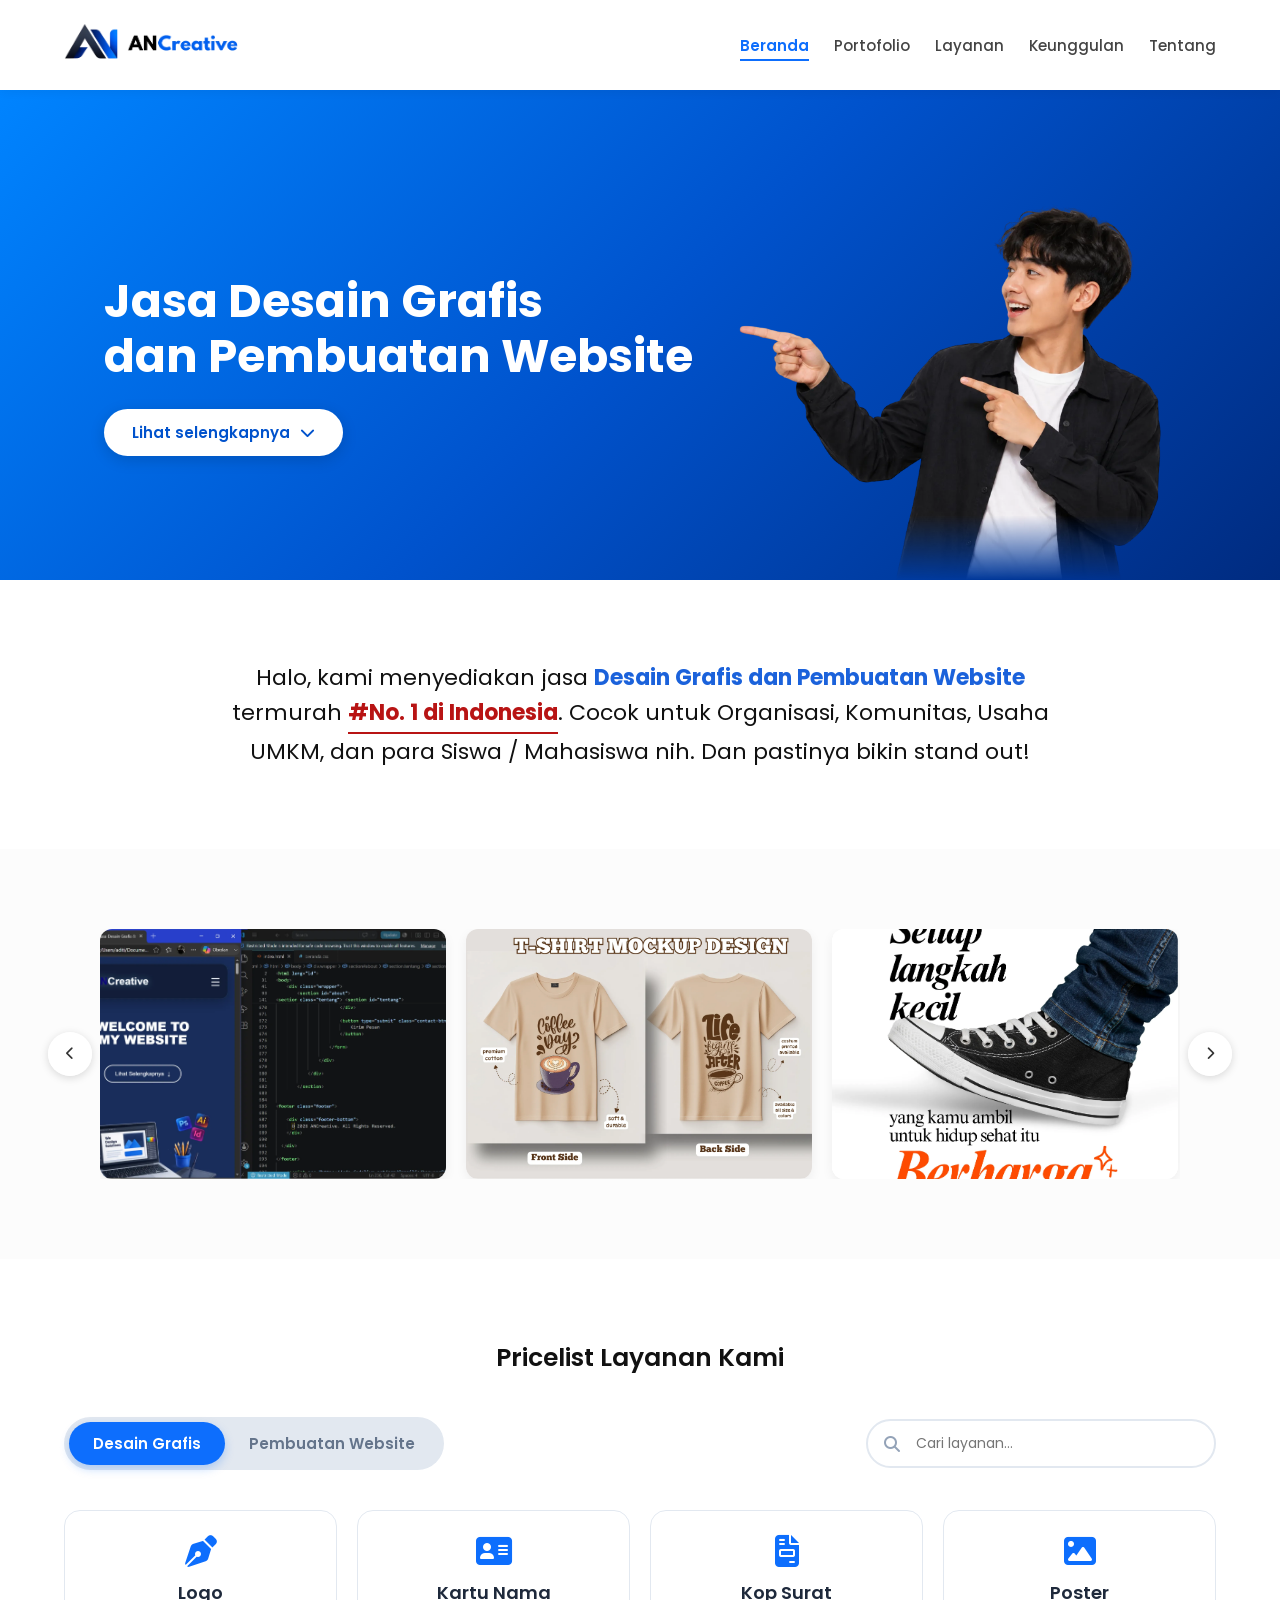
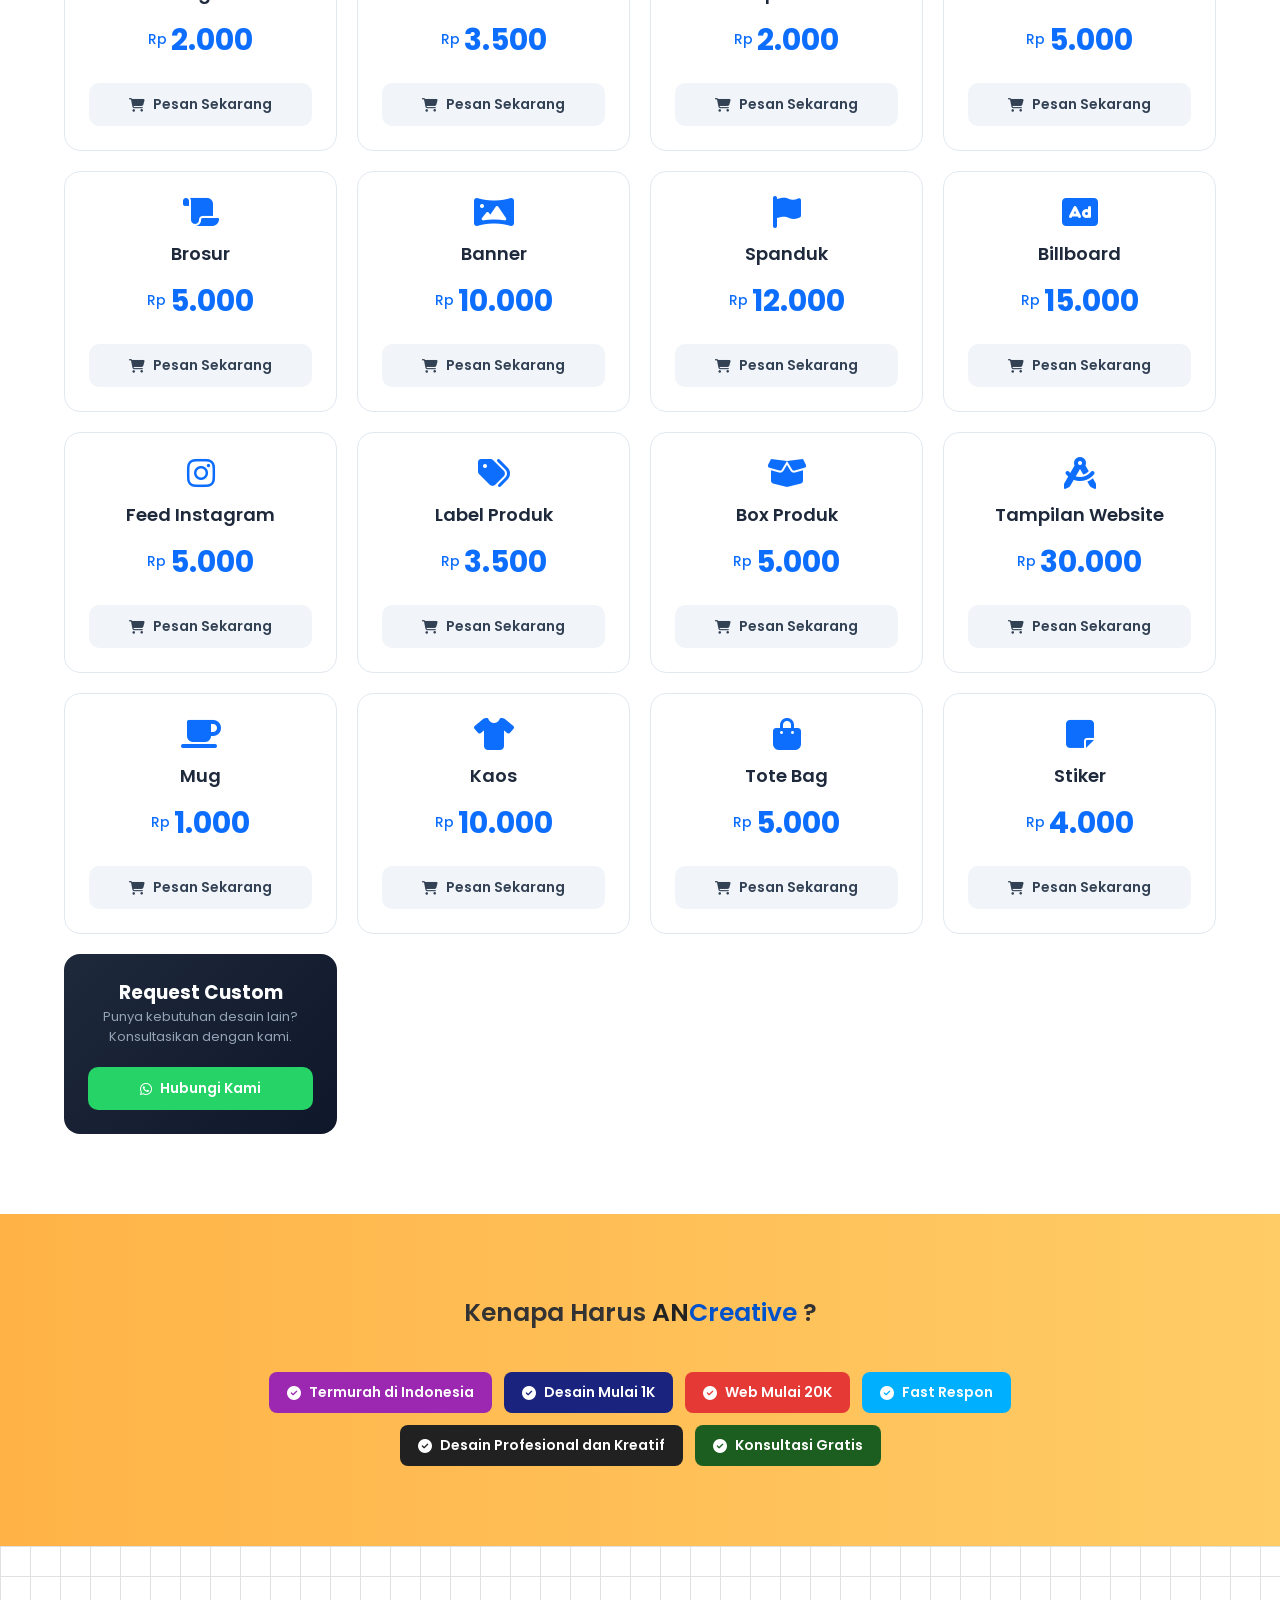
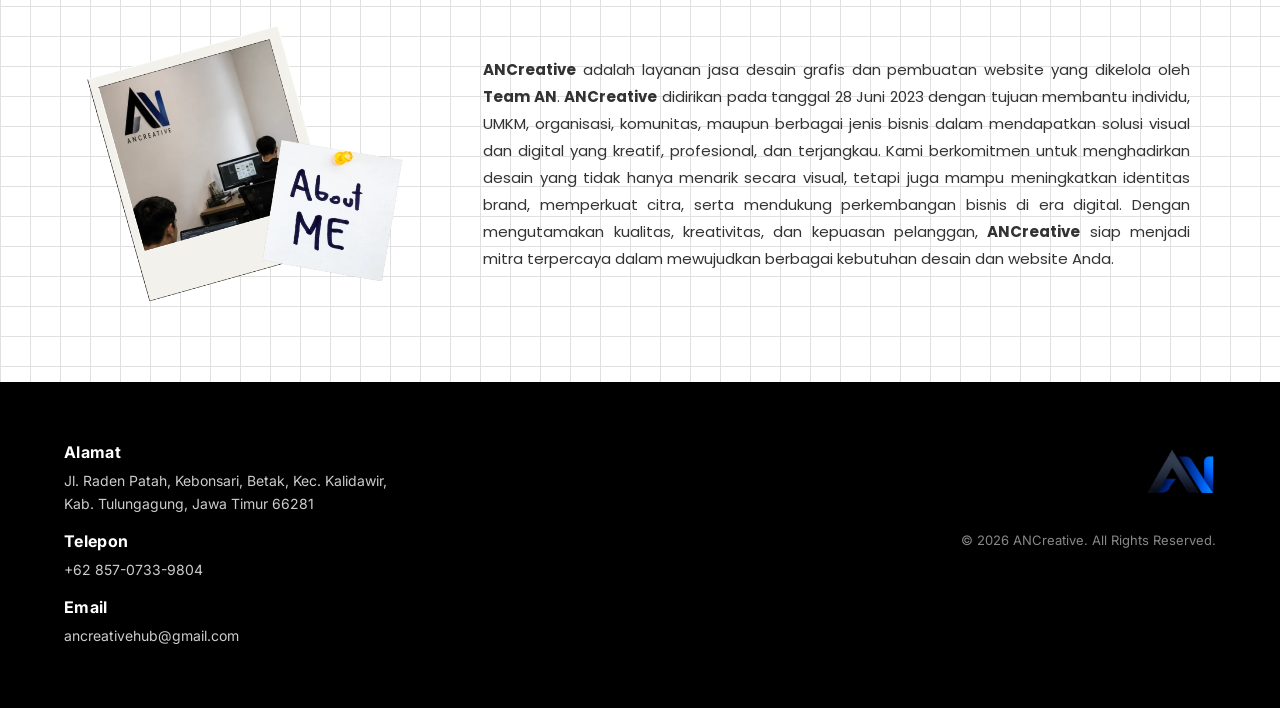
==== commit 2a04b6fb: "Update index.html" ====
--- a/index.html
+++ b/index.html
@@ -278,7 +278,7 @@
         <div class="pl-card-price"><span class="currency">Rp</span> <span class="amount">35.000</span></div>
         <a href="..." target="_blank" rel="noopener noreferrer" class="pl-btn"><i class="fa-solid fa-cart-shopping"></i> Pesan Sekarang</a>
     </div>
-    <div class="pl-card" data-name="landing page">
+       <div class="pl-card" data-name="landing page">
         <div class="pl-card-header">
             <i class="fa-solid fa-browser pl-card-icon"></i>
             <h3>Landing Page</h3>
--- a/beranda.css
+++ b/beranda.css
@@ -606,6 +606,25 @@
     font-size: 40px;
     color: #94a3b8;
     margin-bottom: 12px;
+}
+
+.pl-card-header {
+    display: flex;
+    flex-direction: column;
+    align-items: center;
+    gap: 12px; /* Memberi jarak antara ikon dan tulisan h3 */
+}
+
+.pl-card-icon {
+    font-size: 32px; /* Ukuran ikon yang proporsional */
+    color: #0d6efd;   /* Warna biru default sesuai tema web Anda */
+    transition: transform 0.3s ease, color 0.3s ease;
+}
+
+/* Efek saat kartu di-hover */
+.pl-card:hover .pl-card-icon {
+    transform: scale(1.1);
+    color: #0052cc; /* Warna berubah sedikit lebih gelap saat hover */
 }
 
 /* ==========================================
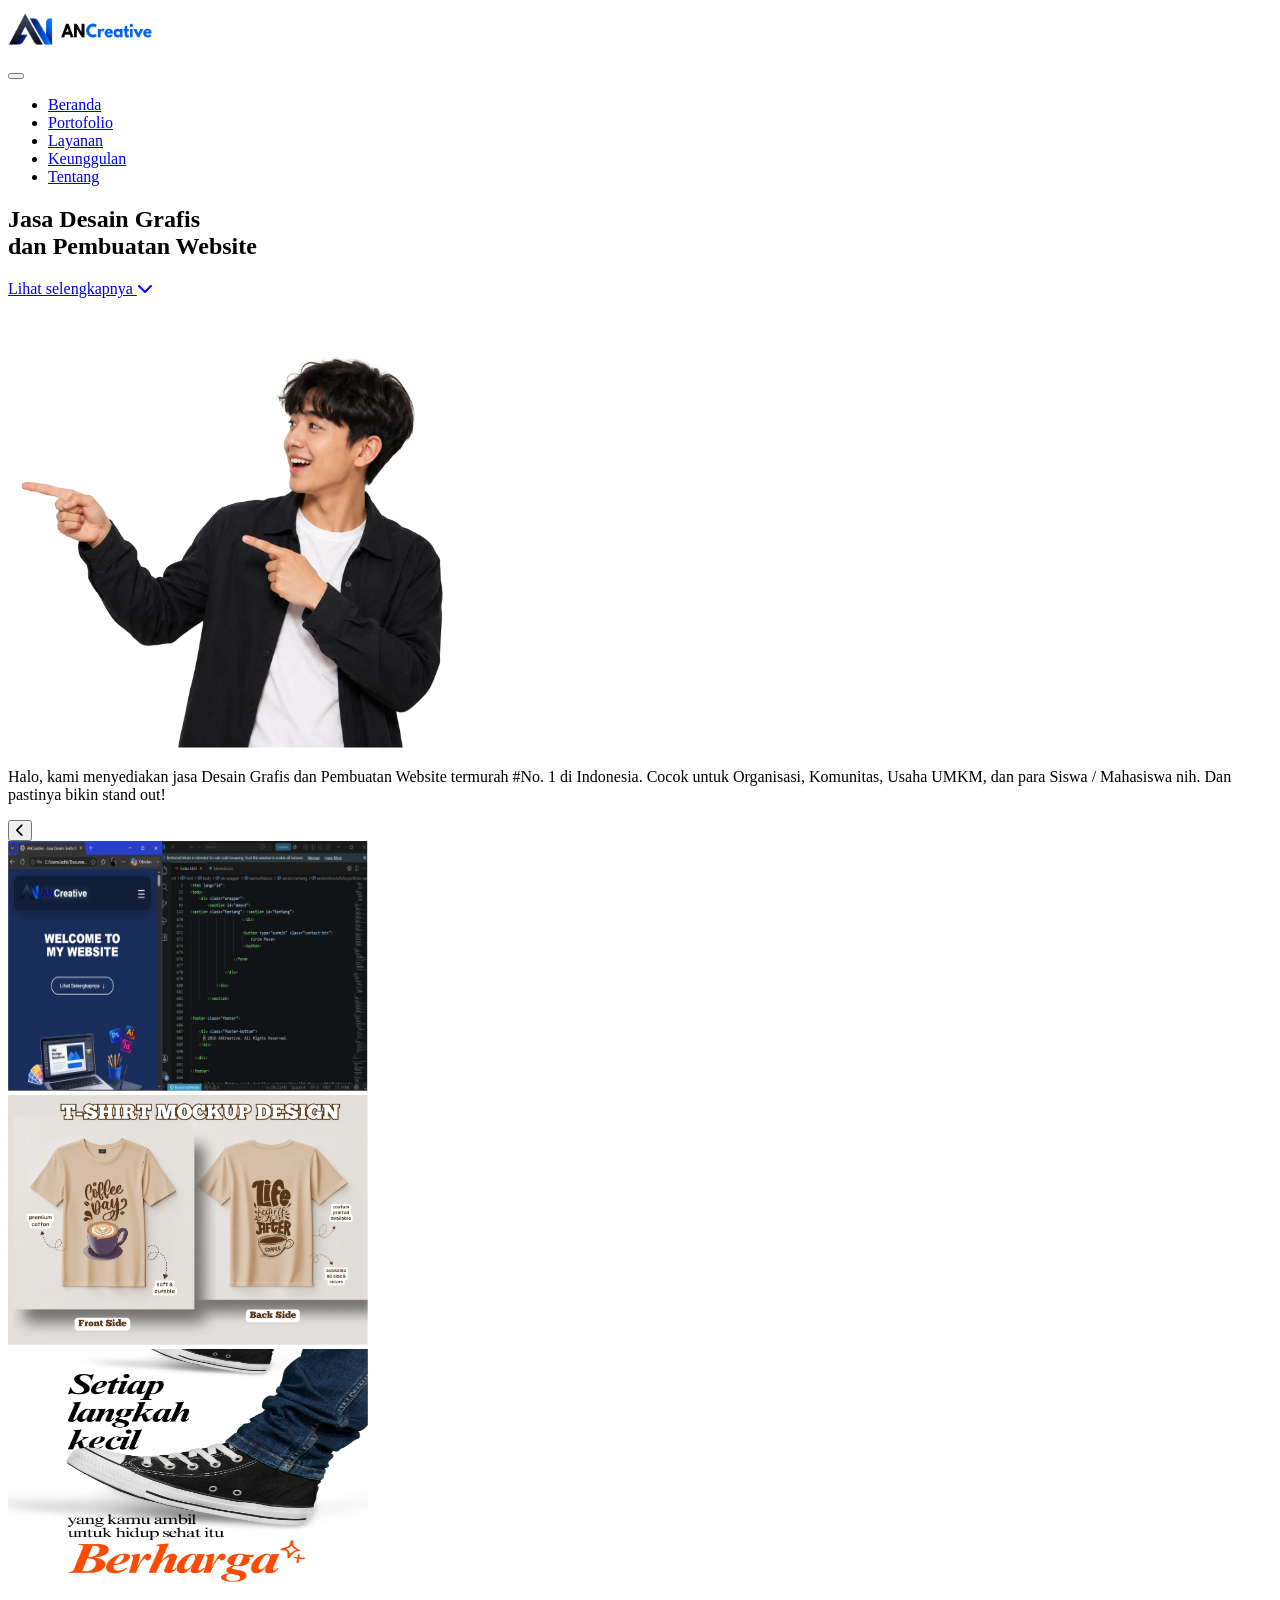
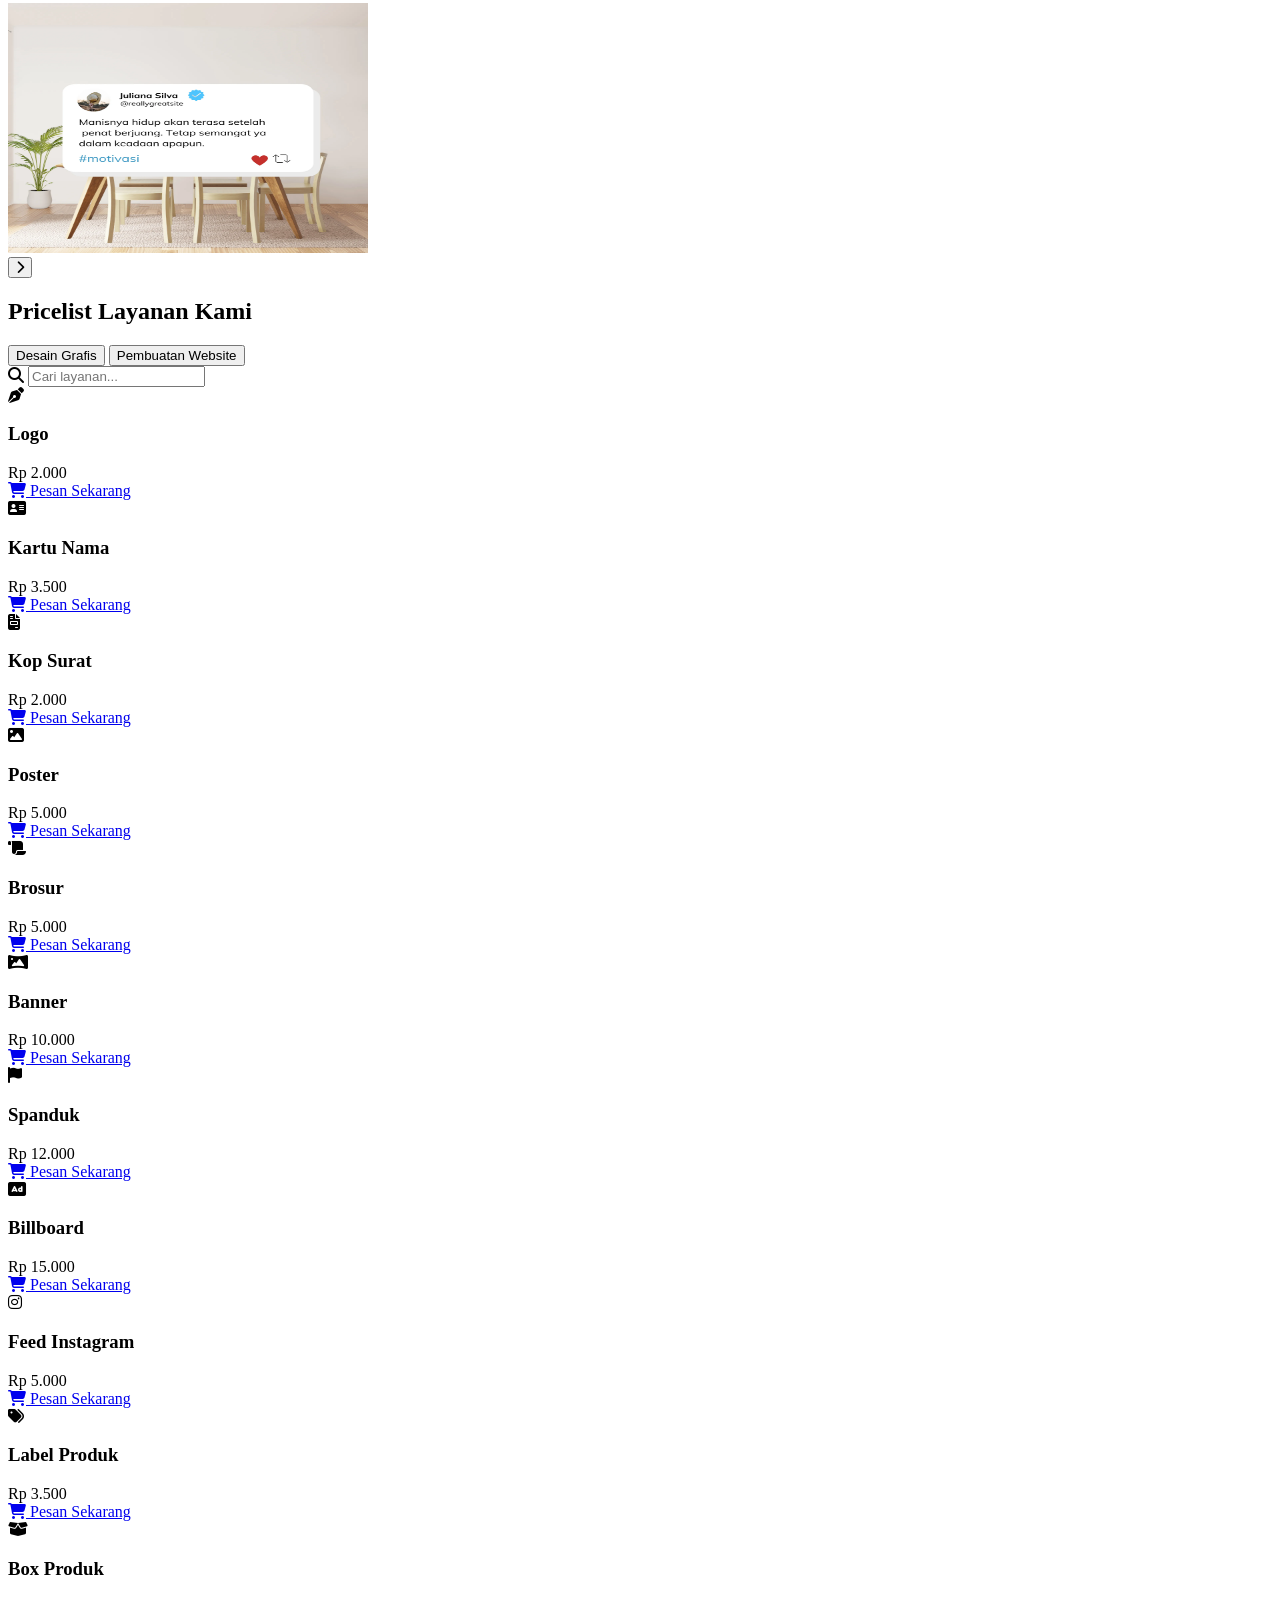
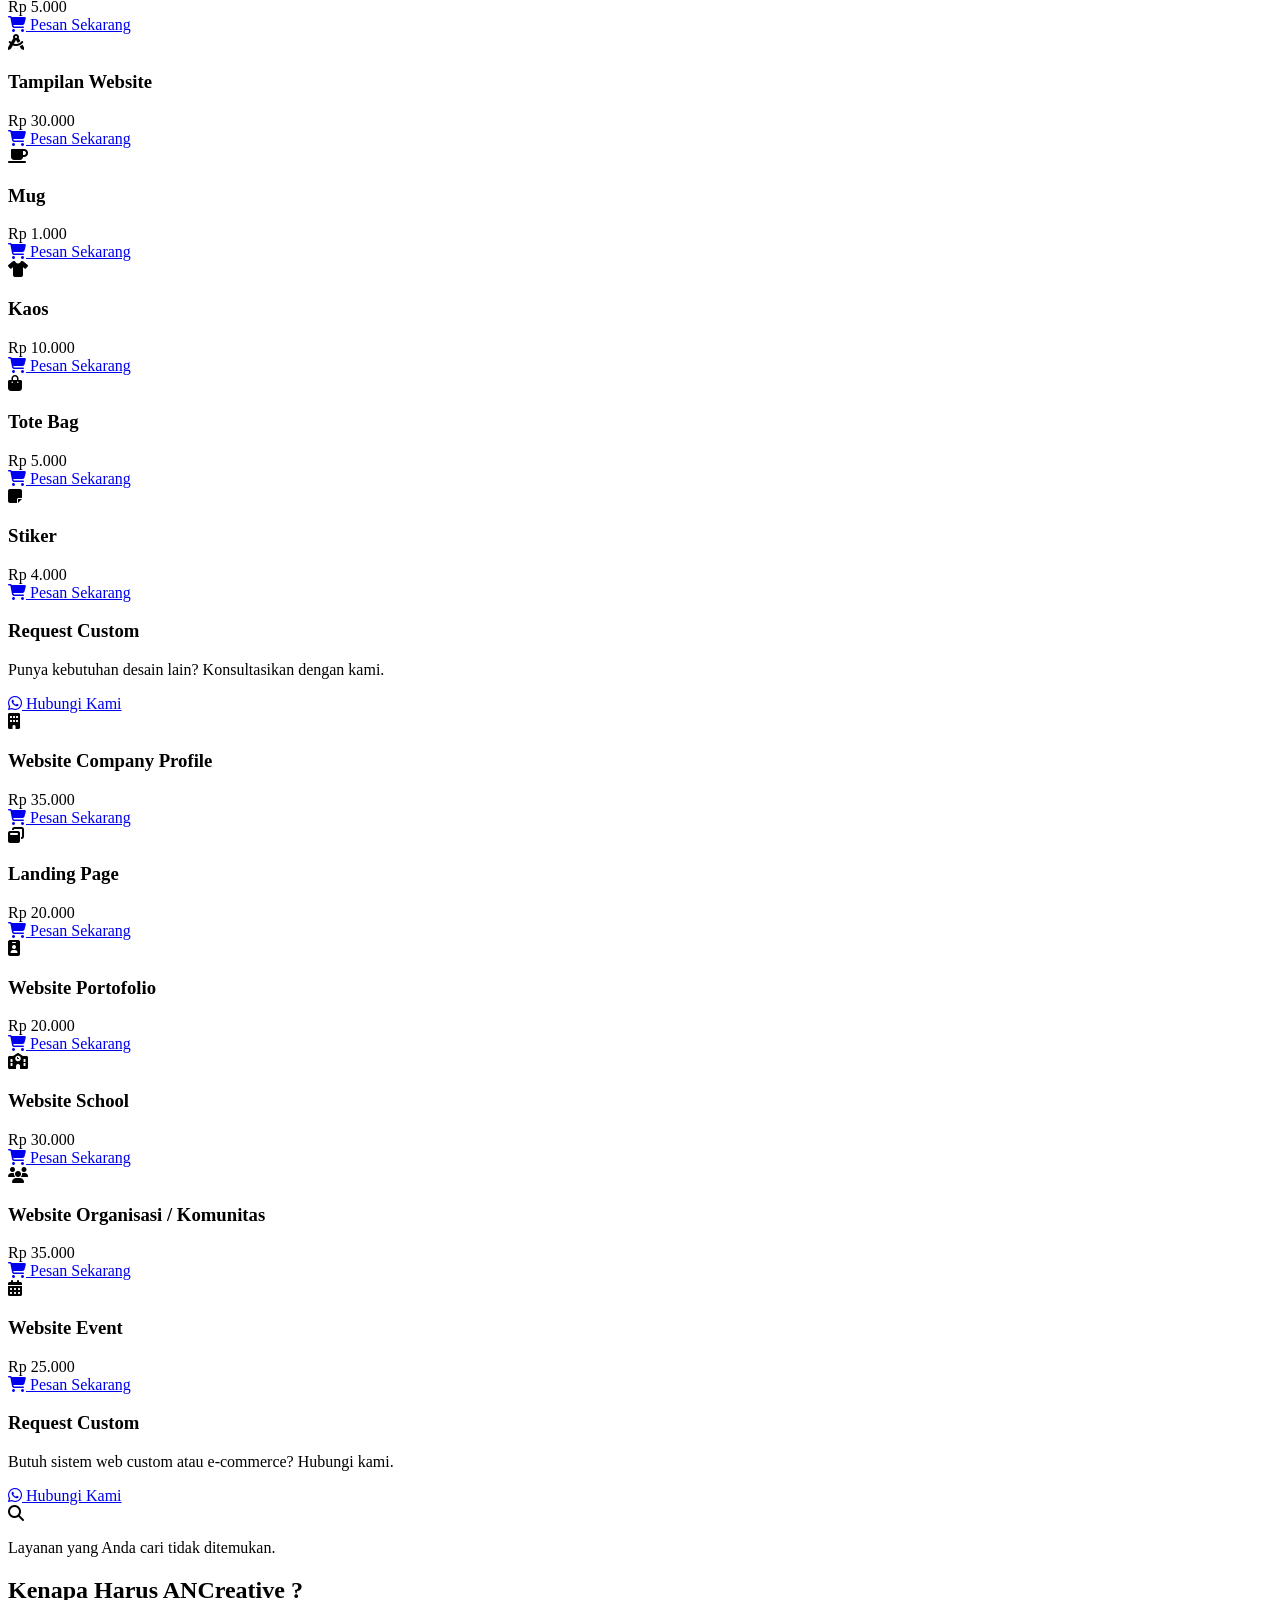
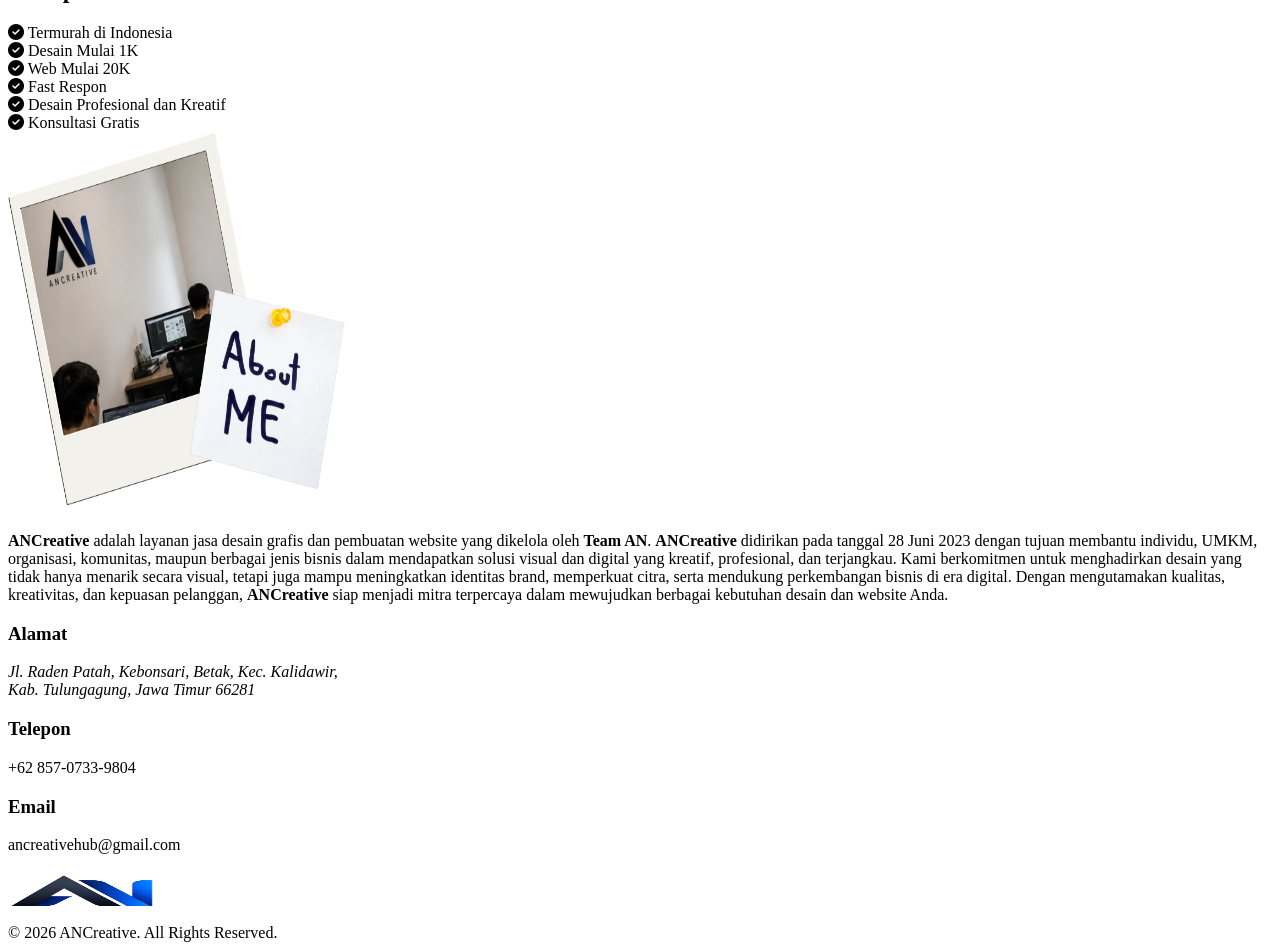
==== commit efafbba0: "Rename gemini-code-1782817616379.html to index.html" ====
--- a/index.html
+++ b/index.html
@@ -131,135 +131,136 @@
                         <input type="text" class="pl-search-input" id="pl-searchBar" placeholder="Cari layanan..." onkeyup="searchLayananItem()" aria-label="Cari pricelist layanan">
                     </div>
                 </div>
-                    <div id="desain-grafis" class="pl-price-panel active">
-    <div class="pl-card" data-name="logo">
-        <div class="pl-card-header">
-            <i class="fa-solid fa-pen-nib pl-card-icon"></i>
-            <h3>Logo</h3>
-        </div>
-        <div class="pl-card-price"><span class="currency">Rp</span> <span class="amount">2.000</span></div>
-        <a href="..." target="_blank" rel="noopener noreferrer" class="pl-btn"><i class="fa-solid fa-cart-shopping"></i> Pesan Sekarang</a>
-    </div>
-    <div class="pl-card" data-name="kartu nama">
-        <div class="pl-card-header">
-            <i class="fa-solid fa-address-card pl-card-icon"></i>
-            <h3>Kartu Nama</h3>
-        </div>
-        <div class="pl-card-price"><span class="currency">Rp</span> <span class="amount">3.500</span></div>
-        <a href="..." target="_blank" rel="noopener noreferrer" class="pl-btn"><i class="fa-solid fa-cart-shopping"></i> Pesan Sekarang</a>
-    </div>
-    <div class="pl-card" data-name="kop surat">
-        <div class="pl-card-header">
-            <i class="fa-solid fa-file-invoice pl-card-icon"></i>
-            <h3>Kop Surat</h3>
-        </div>
-        <div class="pl-card-price"><span class="currency">Rp</span> <span class="amount">2.000</span></div>
-        <a href="..." target="_blank" rel="noopener noreferrer" class="pl-btn"><i class="fa-solid fa-cart-shopping"></i> Pesan Sekarang</a>
-    </div>
-    <div class="pl-card" data-name="poster">
-        <div class="pl-card-header">
-            <i class="fa-solid fa-image pl-card-icon"></i>
-            <h3>Poster</h3>
-        </div>
-        <div class="pl-card-price"><span class="currency">Rp</span> <span class="amount">5.000</span></div>
-        <a href="..." target="_blank" rel="noopener noreferrer" class="pl-btn"><i class="fa-solid fa-cart-shopping"></i> Pesan Sekarang</a>
-    </div>
-    <div class="pl-card" data-name="brosur">
-        <div class="pl-card-header">
-            <i class="fa-solid fa-scroll pl-card-icon"></i>
-            <h3>Brosur</h3>
-        </div>
-        <div class="pl-card-price"><span class="currency">Rp</span> <span class="amount">5.000</span></div>
-        <a href="..." target="_blank" rel="noopener noreferrer" class="pl-btn"><i class="fa-solid fa-cart-shopping"></i> Pesan Sekarang</a>
-    </div>
-    <div class="pl-card" data-name="banner">
-        <div class="pl-card-header">
-            <i class="fa-solid fa-panorama pl-card-icon"></i>
-            <h3>Banner</h3>
-        </div>
-        <div class="pl-card-price"><span class="currency">Rp</span> <span class="amount">10.000</span></div>
-        <a href="..." target="_blank" rel="noopener noreferrer" class="pl-btn"><i class="fa-solid fa-cart-shopping"></i> Pesan Sekarang</a>
-    </div>
-    <div class="pl-card" data-name="spanduk">
-        <div class="pl-card-header">
-            <i class="fa-solid fa-flag pl-card-icon"></i>
-            <h3>Spanduk</h3>
-        </div>
-        <div class="pl-card-price"><span class="currency">Rp</span> <span class="amount">12.000</span></div>
-        <a href="..." target="_blank" rel="noopener noreferrer" class="pl-btn"><i class="fa-solid fa-cart-shopping"></i> Pesan Sekarang</a>
-    </div>
-    <div class="pl-card" data-name="billboard">
-        <div class="pl-card-header">
-            <i class="fa-solid fa-ad pl-card-icon"></i>
-            <h3>Billboard</h3>
-        </div>
-        <div class="pl-card-price"><span class="currency">Rp</span> <span class="amount">15.000</span></div>
-        <a href="..." target="_blank" rel="noopener noreferrer" class="pl-btn"><i class="fa-solid fa-cart-shopping"></i> Pesan Sekarang</a>
-    </div>
-    <div class="pl-card" data-name="feed instagram">
-        <div class="pl-card-header">
-            <i class="fa-brands fa-instagram pl-card-icon"></i>
-            <h3>Feed Instagram</h3>
-        </div>
-        <div class="pl-card-price"><span class="currency">Rp</span> <span class="amount">5.000</span></div>
-        <a href="..." target="_blank" rel="noopener noreferrer" class="pl-btn"><i class="fa-solid fa-cart-shopping"></i> Pesan Sekarang</a>
-    </div>
-    <div class="pl-card" data-name="label produk">
-        <div class="pl-card-header">
-            <i class="fa-solid fa-tags pl-card-icon"></i>
-            <h3>Label Produk</h3>
-        </div>
-        <div class="pl-card-price"><span class="currency">Rp</span> <span class="amount">3.500</span></div>
-        <a href="..." target="_blank" rel="noopener noreferrer" class="pl-btn"><i class="fa-solid fa-cart-shopping"></i> Pesan Sekarang</a>
-    </div>
-    <div class="pl-card" data-name="box produk">
-        <div class="pl-card-header">
-            <i class="fa-solid fa-box-open pl-card-icon"></i>
-            <h3>Box Produk</h3>
-        </div>
-        <div class="pl-card-price"><span class="currency">Rp</span> <span class="amount">5.000</span></div>
-        <a href="..." target="_blank" rel="noopener noreferrer" class="pl-btn"><i class="fa-solid fa-cart-shopping"></i> Pesan Sekarang</a>
-    </div>
-    <div class="pl-card" data-name="tampilan website UI UX">
-        <div class="pl-card-header">
-            <i class="fa-solid fa-compass-drafting pl-card-icon"></i>
-            <h3>Tampilan Website</h3>
-        </div>
-        <div class="pl-card-price"><span class="currency">Rp</span> <span class="amount">30.000</span></div>
-        <a href="..." target="_blank" rel="noopener noreferrer" class="pl-btn"><i class="fa-solid fa-cart-shopping"></i> Pesan Sekarang</a>
-    </div>
-    <div class="pl-card" data-name="mug">
-        <div class="pl-card-header">
-            <i class="fa-solid fa-mug-saucer pl-card-icon"></i>
-            <h3>Mug</h3>
-        </div>
-        <div class="pl-card-price"><span class="currency">Rp</span> <span class="amount">1.000</span></div>
-        <a href="..." target="_blank" rel="noopener noreferrer" class="pl-btn"><i class="fa-solid fa-cart-shopping"></i> Pesan Sekarang</a>
-    </div>
-    <div class="pl-card" data-name="kaos">
-        <div class="pl-card-header">
-            <i class="fa-solid fa-shirt pl-card-icon"></i>
-            <h3>Kaos</h3>
-        </div>
-        <div class="pl-card-price"><span class="currency">Rp</span> <span class="amount">10.000</span></div>
-        <a href="..." target="_blank" rel="noopener noreferrer" class="pl-btn"><i class="fa-solid fa-cart-shopping"></i> Pesan Sekarang</a>
-    </div>
-    <div class="pl-card" data-name="tote bag">
-        <div class="pl-card-header">
-            <i class="fa-solid fa-bag-shopping pl-card-icon"></i>
-            <h3>Tote Bag</h3>
-        </div>
-        <div class="pl-card-price"><span class="currency">Rp</span> <span class="amount">5.000</span></div>
-        <a href="..." target="_blank" rel="noopener noreferrer" class="pl-btn"><i class="fa-solid fa-cart-shopping"></i> Pesan Sekarang</a>
-    </div>
-    <div class="pl-card" data-name="stiker">
-        <div class="pl-card-header">
-            <i class="fa-solid fa-note-sticky pl-card-icon"></i>
-            <h3>Stiker</h3>
-        </div>
-        <div class="pl-card-price"><span class="currency">Rp</span> <span class="amount">4.000</span></div>
-        <a href="..." target="_blank" rel="noopener noreferrer" class="pl-btn"><i class="fa-solid fa-cart-shopping"></i> Pesan Sekarang</a>
-    </div>  
+                
+                <div id="desain-grafis" class="pl-price-panel active">
+                    <div class="pl-card" data-name="logo">
+                        <div class="pl-card-header">
+                            <i class="fa-solid fa-pen-nib pl-card-icon"></i>
+                            <h3>Logo</h3>
+                        </div>
+                        <div class="pl-card-price"><span class="currency">Rp</span> <span class="amount">2.000</span></div>
+                        <a href="..." target="_blank" rel="noopener noreferrer" class="pl-btn"><i class="fa-solid fa-cart-shopping"></i> Pesan Sekarang</a>
+                    </div>
+                    <div class="pl-card" data-name="kartu nama">
+                        <div class="pl-card-header">
+                            <i class="fa-solid fa-address-card pl-card-icon"></i>
+                            <h3>Kartu Nama</h3>
+                        </div>
+                        <div class="pl-card-price"><span class="currency">Rp</span> <span class="amount">3.500</span></div>
+                        <a href="..." target="_blank" rel="noopener noreferrer" class="pl-btn"><i class="fa-solid fa-cart-shopping"></i> Pesan Sekarang</a>
+                    </div>
+                    <div class="pl-card" data-name="kop surat">
+                        <div class="pl-card-header">
+                            <i class="fa-solid fa-file-invoice pl-card-icon"></i>
+                            <h3>Kop Surat</h3>
+                        </div>
+                        <div class="pl-card-price"><span class="currency">Rp</span> <span class="amount">2.000</span></div>
+                        <a href="..." target="_blank" rel="noopener noreferrer" class="pl-btn"><i class="fa-solid fa-cart-shopping"></i> Pesan Sekarang</a>
+                    </div>
+                    <div class="pl-card" data-name="poster">
+                        <div class="pl-card-header">
+                            <i class="fa-solid fa-image pl-card-icon"></i>
+                            <h3>Poster</h3>
+                        </div>
+                        <div class="pl-card-price"><span class="currency">Rp</span> <span class="amount">5.000</span></div>
+                        <a href="..." target="_blank" rel="noopener noreferrer" class="pl-btn"><i class="fa-solid fa-cart-shopping"></i> Pesan Sekarang</a>
+                    </div>
+                    <div class="pl-card" data-name="brosur">
+                        <div class="pl-card-header">
+                            <i class="fa-solid fa-scroll pl-card-icon"></i>
+                            <h3>Brosur</h3>
+                        </div>
+                        <div class="pl-card-price"><span class="currency">Rp</span> <span class="amount">5.000</span></div>
+                        <a href="..." target="_blank" rel="noopener noreferrer" class="pl-btn"><i class="fa-solid fa-cart-shopping"></i> Pesan Sekarang</a>
+                    </div>
+                    <div class="pl-card" data-name="banner">
+                        <div class="pl-card-header">
+                            <i class="fa-solid fa-panorama pl-card-icon"></i>
+                            <h3>Banner</h3>
+                        </div>
+                        <div class="pl-card-price"><span class="currency">Rp</span> <span class="amount">10.000</span></div>
+                        <a href="..." target="_blank" rel="noopener noreferrer" class="pl-btn"><i class="fa-solid fa-cart-shopping"></i> Pesan Sekarang</a>
+                    </div>
+                    <div class="pl-card" data-name="spanduk">
+                        <div class="pl-card-header">
+                            <i class="fa-solid fa-flag pl-card-icon"></i>
+                            <h3>Spanduk</h3>
+                        </div>
+                        <div class="pl-card-price"><span class="currency">Rp</span> <span class="amount">12.000</span></div>
+                        <a href="..." target="_blank" rel="noopener noreferrer" class="pl-btn"><i class="fa-solid fa-cart-shopping"></i> Pesan Sekarang</a>
+                    </div>
+                    <div class="pl-card" data-name="billboard">
+                        <div class="pl-card-header">
+                            <i class="fa-solid fa-ad pl-card-icon"></i>
+                            <h3>Billboard</h3>
+                        </div>
+                        <div class="pl-card-price"><span class="currency">Rp</span> <span class="amount">15.000</span></div>
+                        <a href="..." target="_blank" rel="noopener noreferrer" class="pl-btn"><i class="fa-solid fa-cart-shopping"></i> Pesan Sekarang</a>
+                    </div>
+                    <div class="pl-card" data-name="feed instagram">
+                        <div class="pl-card-header">
+                            <i class="fa-brands fa-instagram pl-card-icon"></i>
+                            <h3>Feed Instagram</h3>
+                        </div>
+                        <div class="pl-card-price"><span class="currency">Rp</span> <span class="amount">5.000</span></div>
+                        <a href="..." target="_blank" rel="noopener noreferrer" class="pl-btn"><i class="fa-solid fa-cart-shopping"></i> Pesan Sekarang</a>
+                    </div>
+                    <div class="pl-card" data-name="label produk">
+                        <div class="pl-card-header">
+                            <i class="fa-solid fa-tags pl-card-icon"></i>
+                            <h3>Label Produk</h3>
+                        </div>
+                        <div class="pl-card-price"><span class="currency">Rp</span> <span class="amount">3.500</span></div>
+                        <a href="..." target="_blank" rel="noopener noreferrer" class="pl-btn"><i class="fa-solid fa-cart-shopping"></i> Pesan Sekarang</a>
+                    </div>
+                    <div class="pl-card" data-name="box produk">
+                        <div class="pl-card-header">
+                            <i class="fa-solid fa-box-open pl-card-icon"></i>
+                            <h3>Box Produk</h3>
+                        </div>
+                        <div class="pl-card-price"><span class="currency">Rp</span> <span class="amount">5.000</span></div>
+                        <a href="..." target="_blank" rel="noopener noreferrer" class="pl-btn"><i class="fa-solid fa-cart-shopping"></i> Pesan Sekarang</a>
+                    </div>
+                    <div class="pl-card" data-name="tampilan website UI UX">
+                        <div class="pl-card-header">
+                            <i class="fa-solid fa-compass-drafting pl-card-icon"></i>
+                            <h3>Tampilan Website</h3>
+                        </div>
+                        <div class="pl-card-price"><span class="currency">Rp</span> <span class="amount">30.000</span></div>
+                        <a href="..." target="_blank" rel="noopener noreferrer" class="pl-btn"><i class="fa-solid fa-cart-shopping"></i> Pesan Sekarang</a>
+                    </div>
+                    <div class="pl-card" data-name="mug">
+                        <div class="pl-card-header">
+                            <i class="fa-solid fa-mug-saucer pl-card-icon"></i>
+                            <h3>Mug</h3>
+                        </div>
+                        <div class="pl-card-price"><span class="currency">Rp</span> <span class="amount">1.000</span></div>
+                        <a href="..." target="_blank" rel="noopener noreferrer" class="pl-btn"><i class="fa-solid fa-cart-shopping"></i> Pesan Sekarang</a>
+                    </div>
+                    <div class="pl-card" data-name="kaos">
+                        <div class="pl-card-header">
+                            <i class="fa-solid fa-shirt pl-card-icon"></i>
+                            <h3>Kaos</h3>
+                        </div>
+                        <div class="pl-card-price"><span class="currency">Rp</span> <span class="amount">10.000</span></div>
+                        <a href="..." target="_blank" rel="noopener noreferrer" class="pl-btn"><i class="fa-solid fa-cart-shopping"></i> Pesan Sekarang</a>
+                    </div>
+                    <div class="pl-card" data-name="tote bag">
+                        <div class="pl-card-header">
+                            <i class="fa-solid fa-bag-shopping pl-card-icon"></i>
+                            <h3>Tote Bag</h3>
+                        </div>
+                        <div class="pl-card-price"><span class="currency">Rp</span> <span class="amount">5.000</span></div>
+                        <a href="..." target="_blank" rel="noopener noreferrer" class="pl-btn"><i class="fa-solid fa-cart-shopping"></i> Pesan Sekarang</a>
+                    </div>
+                    <div class="pl-card" data-name="stiker">
+                        <div class="pl-card-header">
+                            <i class="fa-solid fa-note-sticky pl-card-icon"></i>
+                            <h3>Stiker</h3>
+                        </div>
+                        <div class="pl-card-price"><span class="currency">Rp</span> <span class="amount">4.000</span></div>
+                        <a href="..." target="_blank" rel="noopener noreferrer" class="pl-btn"><i class="fa-solid fa-cart-shopping"></i> Pesan Sekarang</a>
+                    </div>  
                     <div class="pl-card custom-card">
                         <div>
                             <h3>Request Custom</h3>
@@ -270,54 +271,54 @@
                 </div>
 
                 <div id="pembuatan-website" class="pl-price-panel">
-    <div class="pl-card" data-name="website company profile perusahaan">
-        <div class="pl-card-header">
-            <i class="fa-solid fa-building pl-card-icon"></i>
-            <h3>Website Company Profile</h3>
-        </div>
-        <div class="pl-card-price"><span class="currency">Rp</span> <span class="amount">35.000</span></div>
-        <a href="..." target="_blank" rel="noopener noreferrer" class="pl-btn"><i class="fa-solid fa-cart-shopping"></i> Pesan Sekarang</a>
-    </div>
-       <div class="pl-card" data-name="landing page">
-        <div class="pl-card-header">
-            <i class="fa-solid fa-browser pl-card-icon"></i>
-            <h3>Landing Page</h3>
-        </div>
-        <div class="pl-card-price"><span class="currency">Rp</span> <span class="amount">20.000</span></div>
-        <a href="..." target="_blank" rel="noopener noreferrer" class="pl-btn"><i class="fa-solid fa-cart-shopping"></i> Pesan Sekarang</a>
-    </div>
-    <div class="pl-card" data-name="website portofolio">
-        <div class="pl-card-header">
-            <i class="fa-solid fa-id-badge pl-card-icon"></i>
-            <h3>Website Portofolio</h3>
-        </div>
-        <div class="pl-card-price"><span class="currency">Rp</span> <span class="amount">20.000</span></div>
-        <a href="..." target="_blank" rel="noopener noreferrer" class="pl-btn"><i class="fa-solid fa-cart-shopping"></i> Pesan Sekarang</a>
-    </div>
-    <div class="pl-card" data-name="website sekolah">
-        <div class="pl-card-header">
-            <i class="fa-solid fa-school pl-card-icon"></i>
-            <h3>Website School</h3>
-        </div>
-        <div class="pl-card-price"><span class="currency">Rp</span> <span class="amount">30.000</span></div>
-        <a href="..." target="_blank" rel="noopener noreferrer" class="pl-btn"><i class="fa-solid fa-cart-shopping"></i> Pesan Sekarang</a>
-    </div>
-    <div class="pl-card" data-name="website organisasi komunitas">
-        <div class="pl-card-header">
-            <i class="fa-solid fa-users pl-card-icon"></i>
-            <h3>Website Organisasi / Komunitas</h3>
-        </div>
-        <div class="pl-card-price"><span class="currency">Rp</span> <span class="amount">35.000</span></div>
-        <a href="..." target="_blank" rel="noopener noreferrer" class="pl-btn"><i class="fa-solid fa-cart-shopping"></i> Pesan Sekarang</a>
-    </div>
-    <div class="pl-card" data-name="website event acara">
-        <div class="pl-card-header">
-            <i class="fa-solid fa-calendar-days pl-card-icon"></i>
-            <h3>Website Event</h3>
-        </div>
-        <div class="pl-card-price"><span class="currency">Rp</span> <span class="amount">25.000</span></div>
-        <a href="..." target="_blank" rel="noopener noreferrer" class="pl-btn"><i class="fa-solid fa-cart-shopping"></i> Pesan Sekarang</a>
-    </div>
+                    <div class="pl-card" data-name="website company profile perusahaan">
+                        <div class="pl-card-header">
+                            <i class="fa-solid fa-building pl-card-icon"></i>
+                            <h3>Website Company Profile</h3>
+                        </div>
+                        <div class="pl-card-price"><span class="currency">Rp</span> <span class="amount">35.000</span></div>
+                        <a href="..." target="_blank" rel="noopener noreferrer" class="pl-btn"><i class="fa-solid fa-cart-shopping"></i> Pesan Sekarang</a>
+                    </div>
+                    <div class="pl-card" data-name="landing page">
+                        <div class="pl-card-header">
+                            <i class="fa-solid fa-window-restore pl-card-icon"></i>
+                            <h3>Landing Page</h3>
+                        </div>
+                        <div class="pl-card-price"><span class="currency">Rp</span> <span class="amount">20.000</span></div>
+                        <a href="..." target="_blank" rel="noopener noreferrer" class="pl-btn"><i class="fa-solid fa-cart-shopping"></i> Pesan Sekarang</a>
+                    </div>
+                    <div class="pl-card" data-name="website portofolio">
+                        <div class="pl-card-header">
+                            <i class="fa-solid fa-id-badge pl-card-icon"></i>
+                            <h3>Website Portofolio</h3>
+                        </div>
+                        <div class="pl-card-price"><span class="currency">Rp</span> <span class="amount">20.000</span></div>
+                        <a href="..." target="_blank" rel="noopener noreferrer" class="pl-btn"><i class="fa-solid fa-cart-shopping"></i> Pesan Sekarang</a>
+                    </div>
+                    <div class="pl-card" data-name="website sekolah">
+                        <div class="pl-card-header">
+                            <i class="fa-solid fa-school pl-card-icon"></i>
+                            <h3>Website School</h3>
+                        </div>
+                        <div class="pl-card-price"><span class="currency">Rp</span> <span class="amount">30.000</span></div>
+                        <a href="..." target="_blank" rel="noopener noreferrer" class="pl-btn"><i class="fa-solid fa-cart-shopping"></i> Pesan Sekarang</a>
+                    </div>
+                    <div class="pl-card" data-name="website organisasi komunitas">
+                        <div class="pl-card-header">
+                            <i class="fa-solid fa-users pl-card-icon"></i>
+                            <h3>Website Organisasi / Komunitas</h3>
+                        </div>
+                        <div class="pl-card-price"><span class="currency">Rp</span> <span class="amount">35.000</span></div>
+                        <a href="..." target="_blank" rel="noopener noreferrer" class="pl-btn"><i class="fa-solid fa-cart-shopping"></i> Pesan Sekarang</a>
+                    </div>
+                    <div class="pl-card" data-name="website event acara">
+                        <div class="pl-card-header">
+                            <i class="fa-solid fa-calendar-days pl-card-icon"></i>
+                            <h3>Website Event</h3>
+                        </div>
+                        <div class="pl-card-price"><span class="currency">Rp</span> <span class="amount">25.000</span></div>
+                        <a href="..." target="_blank" rel="noopener noreferrer" class="pl-btn"><i class="fa-solid fa-cart-shopping"></i> Pesan Sekarang</a>
+                    </div>
                     <div class="pl-card custom-card">
                         <div>
                             <h3>Request Custom</h3>
